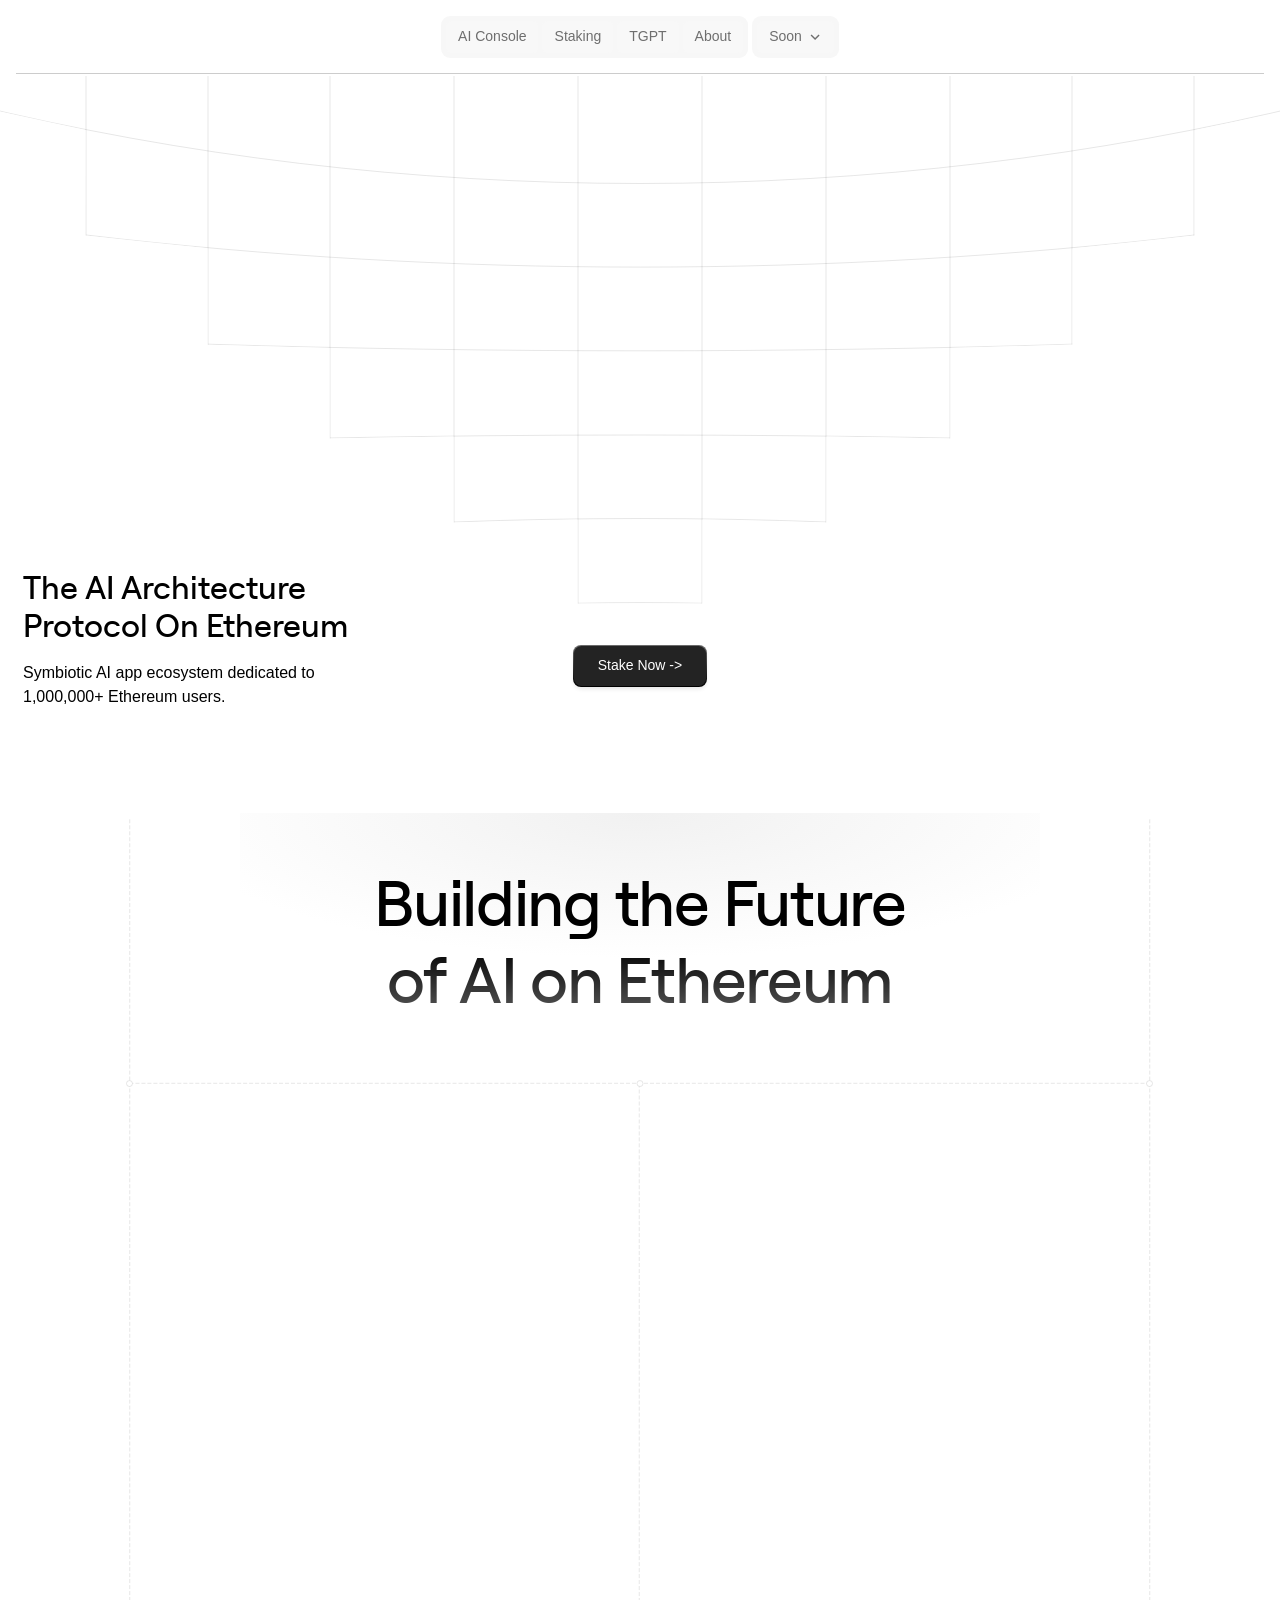
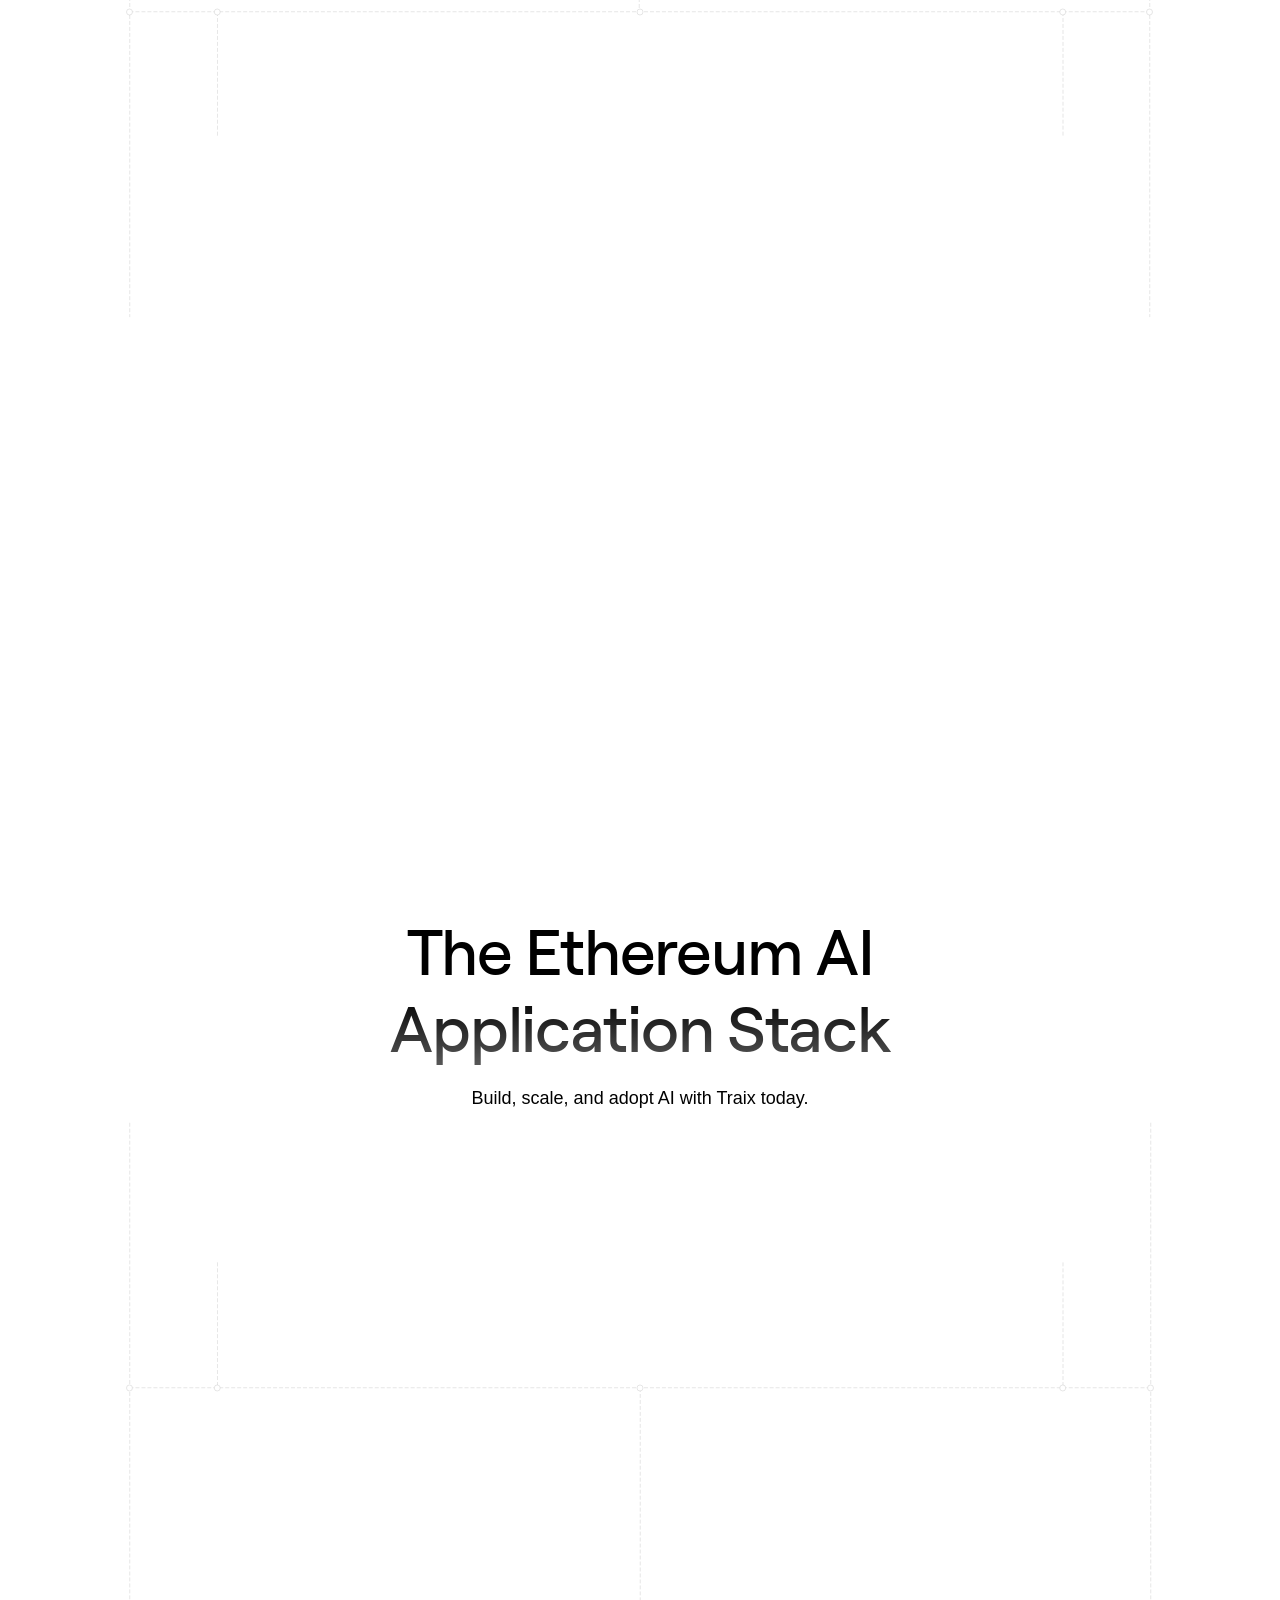
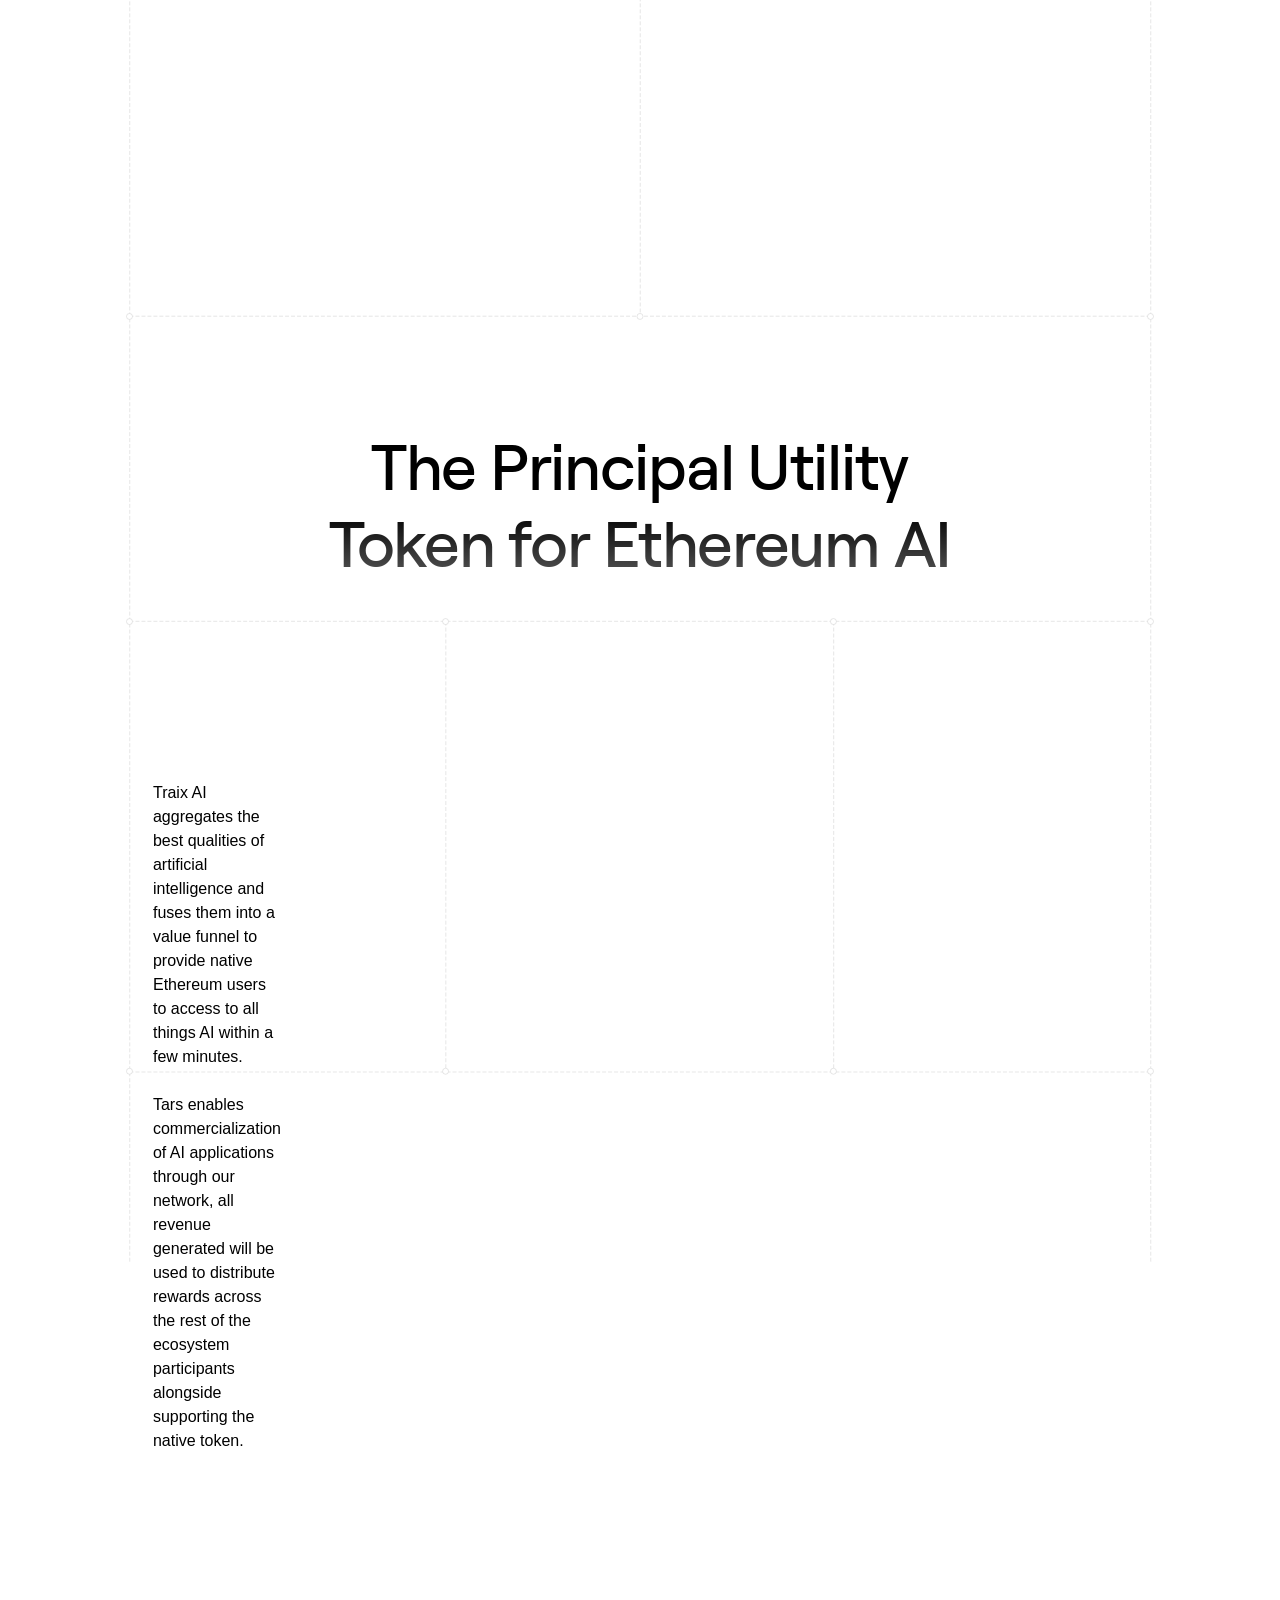
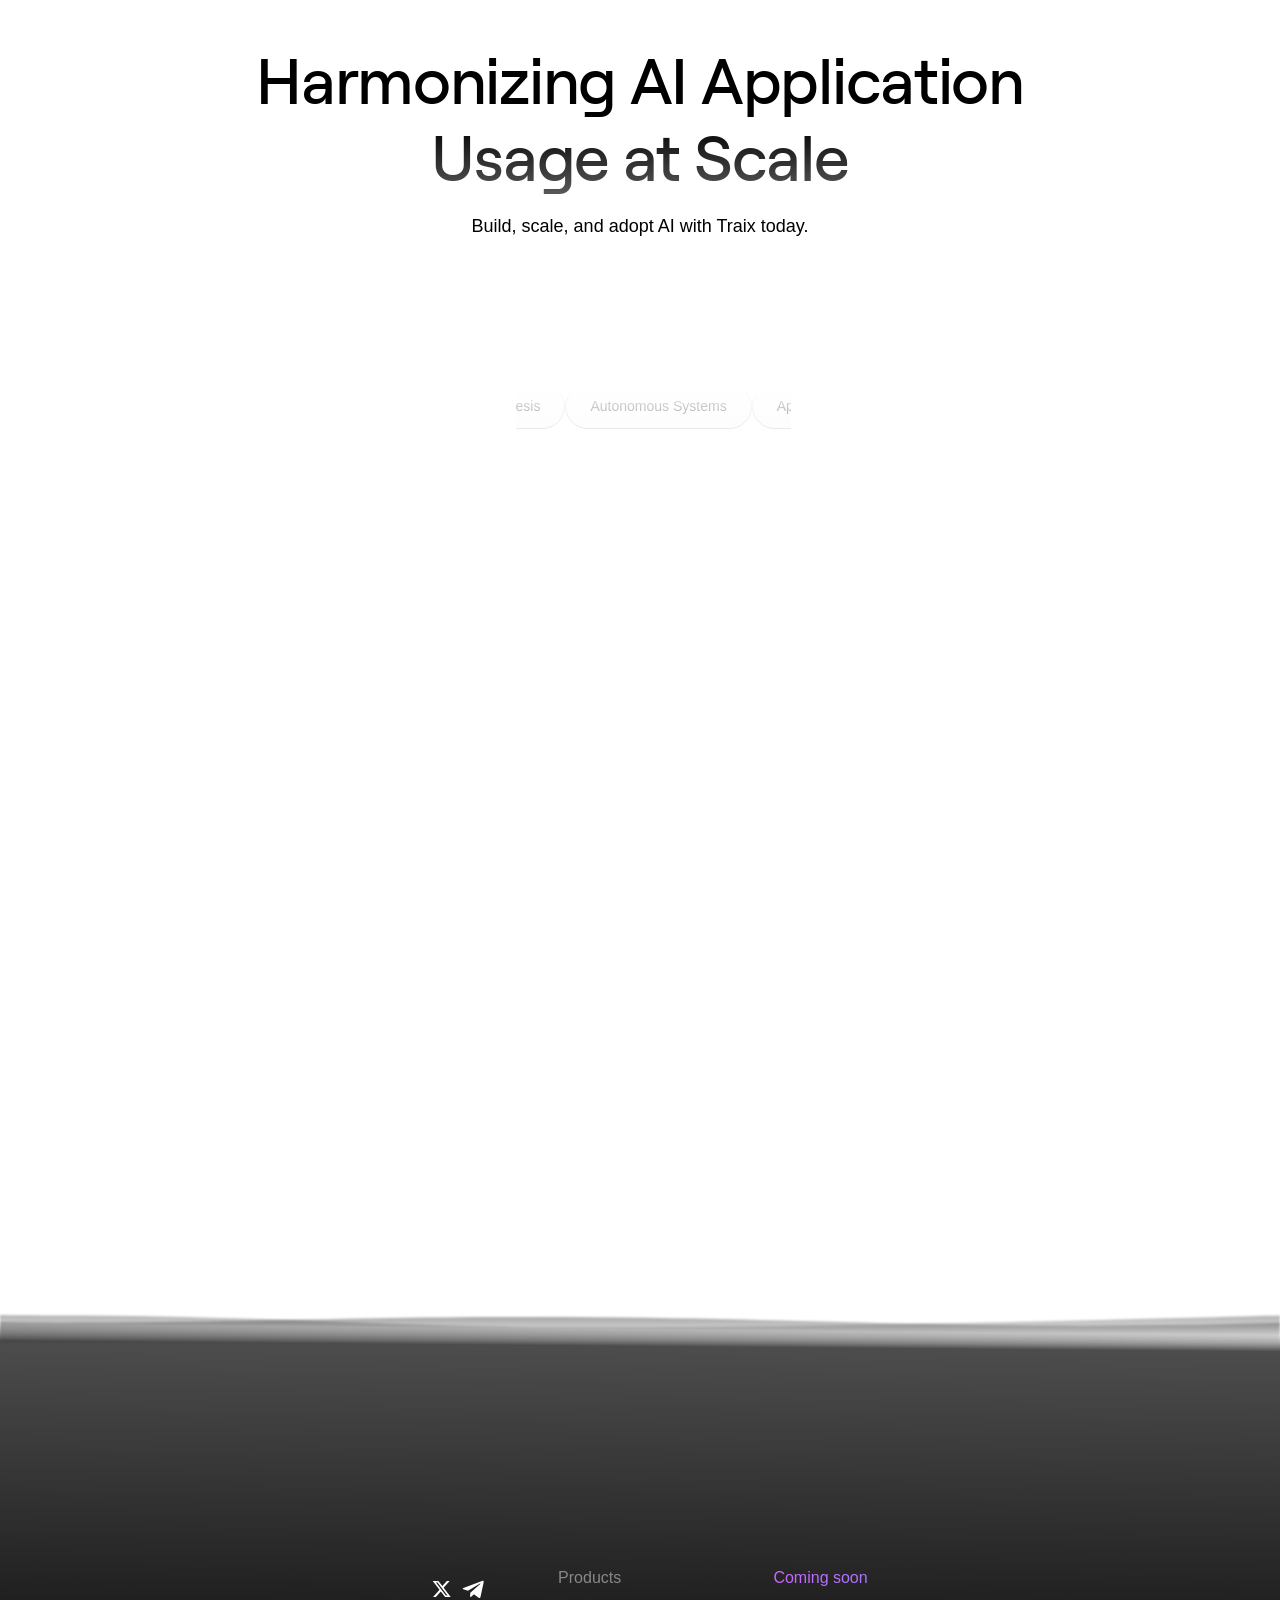
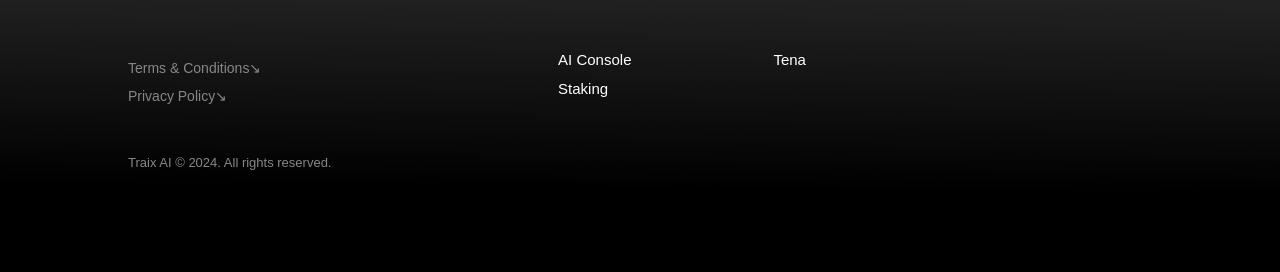
==== index.html @ aca4d626 "First commit" ====
<!DOCTYPE html>
<html lang="en">
  <head>
    <meta charset="utf-8" />
    <meta name="viewport" content="width=device-width" />
    <title>Traix AI</title>
    <meta name="robots" content="index,follow" />
    <meta
      name="description"
      content="Traix AI is among the best Ethereum AI tokens, focused on advancing and promoting AI technology. It aims to drive on-chain adoption by integrating cutting-edge AI solutions within the Solana ecosystem."
    />
    <meta name="twitter:card" content="summary_large_image" />
    <meta property="og:title" content="Traix AI" />
    <meta
      property="og:description"
      content="Traix AI is among the best Ethereum AI tokens, focused on advancing and promoting AI technology. It aims to drive on-chain adoption by integra…"
    />
    <meta property="og:url" content="https://tars.pro/" />
    <meta property="og:type" content="website" />
    <meta property="og:image" content="https://tars.pro/cover-image.png" />
    <meta property="og:image:width" content="1200" />
    <meta property="og:image:height" content="630" />
    <meta property="og:site_name" content="TARS" />
    <link rel="canonical" href="https://tars.pro/" />
    <link rel="icon" href="https://tars.pro/favicon.ico" sizes="any" />
    <link rel="icon" href="https://tars.pro/icon.svg" type="image/svg+xml" />
    <link
      rel="apple-touch-icon"
      href="https://tars.pro/apple-touch-icon.png"
      sizes="180x180"
    />
    <link rel="manifest" href="https://tars.pro/site.webmanifest" />
    <meta name="theme-color" content="#ffffff" />
    <link
      rel="preload"
      as="image"
      imagesrcset="/_next/static/media/logo-full-black.e68c63ae.svg 1x, /_next/static/media/logo-full-black.e68c63ae.svg 2x"
      fetchpriority="high"
    />
    <meta name="next-head-count" content="21" />
    <link rel="preconnect" href="https://fonts.googleapis.com" />
    <link
      rel="preconnect"
      href="https://fonts.gstatic.com"
      crossorigin="anonymous"
    />
    <link
      rel="stylesheet"
      data-href="https://fonts.googleapis.com/css2?family=Inter:wght@400;700&amp;display=swap&amp;text=↑-&gt;↓←↘"
    />
    <script type="application/ld+json">
      {
        "@context": "https://schema.org/",
        "@type": "BreadcrumbList",
        "itemListElement": [
          {
            "@type": "ListItem",
            "position": 1,
            "name": "Home",
            "item": "https://tars.pro"
          },
          {
            "@type": "ListItem",
            "position": 2,
            "name": "Manifesto",
            "item": "https://tars.pro/manifesto"
          },
          {
            "@type": "ListItem",
            "position": 3,
            "name": "Ecosystem",
            "item": "https://tars.pro/ecosystem"
          },
          {
            "@type": "ListItem",
            "position": 4,
            "name": "Acceleration Program",
            "item": "https://tars.pro/acceleration-program"
          },
          {
            "@type": "ListItem",
            "position": 5,
            "name": "Partners",
            "item": "https://tars.pro/partners"
          },
          {
            "@type": "ListItem",
            "position": 6,
            "name": "Dashboard",
            "item": "/console"
          }
        ]
      }
    </script>
    <script
      async=""
      src="https://www.googletagmanager.com/gtag/js?id=G-YVZZRFKT4P"
    ></script>
    <script>
      window.dataLayer = window.dataLayer || [];
      function gtag() {
        dataLayer.push(arguments);
      }
      gtag("js", new Date());
      gtag("config", "G-YVZZRFKT4P");
    </script>
    <script type="application/ld+json">
      {
        "@context": "http://schema.org",
        "@type": "Organization",
        "aggregateRating": {
          "@type": "AggregateRating",
          "ratingValue": "4.7",
          "reviewCount": "140"
        },
        "url": "https://tars.pro/",
        "logo": "https://tars.pro/_next/static/media/logo.dcc0b3b3.svg",
        "name": "Traix AI",
        "address": {
          "@type": "PostalAddress",
          "addressLocality": "Abc",
          "postalCode": "Abc",
          "streetAddress": "Abc"
        },
        "sameAs": ["https://x.com/tarsprotocol", "https://t.me/tars_pro"],
        "potentialAction": {
          "@type": "SearchAction",
          "target": "?query={search_term_string}",
          "query-input": "required name=search_term_string"
        },
        "contactPoint": [
          {
            "@type": "ContactPoint",
            "telephone": "123",
            "contactType": "customer service",
            "areaServed": ""
          }
        ]
      }
    </script>
    <script type="application/ld+json">
      {
        "@context": "https://schema.org/",
        "@type": "WebSite",
        "name": "Traix AI",
        "url": "https://tars.pro/",
        "potentialAction": {
          "@type": "SearchAction",
          "target": "https://tars.pro/manifesto{search_term_string}",
          "query-input": "required name=search_term_string"
        }
      }
    </script>
    <script type="application/ld+json">
      {
        "@context": "https://schema.org",
        "@type": "Product",
        "aggregateRating": {
          "@type": "AggregateRating",
          "ratingValue": "3.5",
          "reviewCount": "15"
        },
        "description": "An amazing product that provides value for customers.",
        "name": "Traix AI Product",
        "url": "https://tars.pro/",
        "image": "https://tars.pro/path-to-image.jpg",
        "offers": {
          "@type": "Offer",
          "availability": "https://schema.org/InStock",
          "price": "49.99",
          "priceCurrency": "USD"
        },
        "review": [
          {
            "@type": "Review",
            "author": "Brandon",
            "datePublished": "2022-05-01",
            "reviewBody": "Great product for its value.",
            "name": "Great value",
            "reviewRating": {
              "@type": "Rating",
              "bestRating": "5",
              "ratingValue": "3",
              "worstRating": "1"
            }
          },
          {
            "@type": "Review",
            "author": "Alice",
            "datePublished": "2022-07-12",
            "reviewBody": "The product met my expectations, but it could use some improvements.",
            "name": "Satisfactory experience",
            "reviewRating": {
              "@type": "Rating",
              "bestRating": "5",
              "ratingValue": "4",
              "worstRating": "1"
            }
          },
          {
            "@type": "Review",
            "author": "John Doe",
            "datePublished": "2023-01-15",
            "reviewBody": "Fantastic! Really helped streamline my work.",
            "name": "Highly recommend",
            "reviewRating": {
              "@type": "Rating",
              "bestRating": "5",
              "ratingValue": "5",
              "worstRating": "1"
            }
          },
          {
            "@type": "Review",
            "author": "Sarah",
            "datePublished": "2023-03-10",
            "reviewBody": "Good product, but customer service took time to respond.",
            "name": "Good product but slow service",
            "reviewRating": {
              "@type": "Rating",
              "bestRating": "5",
              "ratingValue": "3",
              "worstRating": "1"
            }
          },
          {
            "@type": "Review",
            "author": "Ethan",
            "datePublished": "2023-05-20",
            "reviewBody": "Overall, it's worth the price!",
            "name": "Worth the price",
            "reviewRating": {
              "@type": "Rating",
              "bestRating": "5",
              "ratingValue": "4",
              "worstRating": "1"
            }
          },
          {
            "@type": "Review",
            "author": "Megan",
            "datePublished": "2023-06-11",
            "reviewBody": "It didn't work as I expected.",
            "name": "Disappointing experience",
            "reviewRating": {
              "@type": "Rating",
              "bestRating": "5",
              "ratingValue": "2",
              "worstRating": "1"
            }
          },
          {
            "@type": "Review",
            "author": "Chris",
            "datePublished": "2023-08-05",
            "reviewBody": "Outstanding! Highly recommended.",
            "name": "Outstanding performance",
            "reviewRating": {
              "@type": "Rating",
              "bestRating": "5",
              "ratingValue": "5",
              "worstRating": "1"
            }
          },
          {
            "@type": "Review",
            "author": "Olivia",
            "datePublished": "2023-09-01",
            "reviewBody": "It's okay but didn't meet my expectations.",
            "name": "Okay product",
            "reviewRating": {
              "@type": "Rating",
              "bestRating": "5",
              "ratingValue": "3",
              "worstRating": "1"
            }
          },
          {
            "@type": "Review",
            "author": "Michael",
            "datePublished": "2023-10-15",
            "reviewBody": "Excellent build quality and functionality.",
            "name": "Top-notch quality",
            "reviewRating": {
              "@type": "Rating",
              "bestRating": "5",
              "ratingValue": "5",
              "worstRating": "1"
            }
          },
          {
            "@type": "Review",
            "author": "Emma",
            "datePublished": "2023-11-25",
            "reviewBody": "Good, but the interface could be more intuitive.",
            "name": "Good but needs a better interface",
            "reviewRating": {
              "@type": "Rating",
              "bestRating": "5",
              "ratingValue": "4",
              "worstRating": "1"
            }
          }
        ]
      }
    </script>
    <link rel="preconnect" href="https://fonts.gstatic.com" crossorigin />
    <link
      rel="preload"
      href="/_next/static/css/6874c693df8eacc8.css"
      as="style"
    />
    <link
      rel="stylesheet"
      href="/_next/static/css/6874c693df8eacc8.css"
      data-n-g=""
    />
    <noscript data-n-css=""></noscript>
    <script
      defer=""
      nomodule=""
      src="/_next/static/chunks/polyfills-42372ed130431b0a.js"
    ></script>
    <script
      src="/_next/static/chunks/webpack-a9f9a67a76300f8b.js"
      defer=""
    ></script>
    <script
      src="/_next/static/chunks/framework-fcf1ddec762b78b4.js"
      defer=""
    ></script>
    <script
      src="/_next/static/chunks/main-4a19c1dc0cfdf9d4.js"
      defer=""
    ></script>
    <script
      src="/_next/static/chunks/pages/_app-f72fd5d8b64ff23b.js"
      defer=""
    ></script>
    <script
      src="/_next/static/chunks/96cefcb4-7b391a60fee8fdea.js"
      defer=""
    ></script>
    <script
      src="/_next/static/chunks/874-7048ba568e5cb345.js"
      defer=""
    ></script>
    <script
      src="/_next/static/chunks/652-40a6386d58435d20.js"
      defer=""
    ></script>
    <script
      src="/_next/static/chunks/pages/index-852ef00a6e3c05e4.js"
      defer=""
    ></script>
    <script
      src="/_next/static/SC3riMAUuzy3jQID0P3RL/_buildManifest.js"
      defer=""
    ></script>
    <script
      src="/_next/static/SC3riMAUuzy3jQID0P3RL/_ssgManifest.js"
      defer=""
    ></script>
    <style
      data-href="https://fonts.googleapis.com/css2?family=Inter:wght@400;700&display=swap&text=↑->↓←↘"
    >
      @font-face {
        font-family: "Inter";
        font-style: normal;
        font-weight: 400;
        font-display: swap;
        src: url(https://fonts.gstatic.com/l/font?kit=UcCO3FwrK3iLTeHuS_nVMrMxCp50SjIw2boKoduKmMEVuLyfMZtzg5i-eWlEm7cc-wHZzeCn&skey=c491285d6722e4fa&v=v18)
          format("woff");
      }
      @font-face {
        font-family: "Inter";
        font-style: normal;
        font-weight: 700;
        font-display: swap;
        src: url(https://fonts.gstatic.com/l/font?kit=UcCO3FwrK3iLTeHuS_nVMrMxCp50SjIw2boKoduKmMEVuFuYMZtzg5i-eWlEm7cc-wHZzeCn&skey=c491285d6722e4fa&v=v18)
          format("woff");
      }
      @font-face {
        font-family: "Inter";
        font-style: normal;
        font-weight: 400;
        font-display: swap;
        src: url(https://fonts.gstatic.com/l/font?kit=UcC73FwrK3iLTeHuS_nVMrMxCp50SjIq15j8eUYDkfkrWvJM8x7QbzMTeWlM&skey=c491285d6722e4fa&v=v18)
          format("woff2");
      }
      @font-face {
        font-family: "Inter";
        font-style: normal;
        font-weight: 700;
        font-display: swap;
        src: url(https://fonts.gstatic.com/l/font?kit=UcC73FwrK3iLTeHuS_nVMrMxCp50SjIq15j8eUYDkfkrWvJM8x7QbzMTeWlM&skey=c491285d6722e4fa&v=v18)
          format("woff2");
      }
    </style>
  </head>
  <body>
    <div id="__next">
      <div
        class="global-wrapper relative flex min-h-screen flex-col justify-between overflow-hidden"
      >
        <header
          class="header fixed inset-x-0 top-0 z-50 flex items-center bg-white py-[12px] transition-all duration-500 before:absolute before:bottom-0 before:left-1/2 before:h-[0.5px] before:w-[calc(100%-32px)] before:-translate-x-1/2 before:bg-[#CCCCCC] lg:py-sm undefined"
        >
          <div class="container-wide">
            <div
              class="header__navbar flex w-full items-center justify-between"
            >
              <div class="header__logo z-110 inline-flex items-center">
                <a
                  class="header__logo-link relative inline-flex select-none items-center"
                  href="/"
                  ><span class="block h-full" style="opacity: 0"
                    ><img
                      alt="Logo"
                      fetchpriority="high"
                      loading="eager"
                      width="109"
                      height="44"
                      decoding="async"
                      data-nimg="1"
                      class="header__logo-image w-[104px]"
                      style="color: transparent"
                      srcset="
                        /_next/static/media/logo-full-black.e68c63ae.svg 1x,
                        /_next/static/media/logo-full-black.e68c63ae.svg 2x
                      "
                      src="/_next/static/media/logo-full-black.e68c63ae.svg" /></span
                ></a>
              </div>
              <nav
                class="header__menu z-[12] hidden w-full lg:absolute lg:left-1/2 lg:right-auto lg:block lg:w-auto lg:-translate-x-1/2"
              >
                <div
                  class="relative flex w-full items-center justify-between gap-[4px] lg:w-auto lg:justify-start"
                >
                  <div
                    class="header__menu-list relative z-1 flex w-full justify-start gap-[2px] rounded-[9px] bg-[#F7F7F7] p-[4px] transition-all duration-300"
                  >
                    <div class="header__menu-list-item h-[34px] cursor-pointer">
                      <a
                        class="tab-wrapper-m group is-reversed header__menu-list-link whitespace-nowrap"
                        href="/console"
                        ><span class="tab-m">AI Console</span></a
                      >
                    </div>
                    <div class="header__menu-list-item h-[34px] cursor-pointer">
                      <a
                        href="https://app-traix.vercel.app/"
                        target="_blank"
                        rel="nofollow noreferrer"
                        class="tab-wrapper-m group is-reversed header__menu-list-link whitespace-nowrap"
                        ><span class="tab-m">Staking</span></a
                      >
                    </div>
                    <div class="header__menu-list-item h-[34px] cursor-pointer">
                      <a
                        class="tab-wrapper-m group is-reversed header__menu-list-link whitespace-nowrap"
                        href="/search"
                        ><span class="tab-m">TGPT</span></a
                      >
                    </div>
                    <div class="header__menu-list-item h-[34px] cursor-pointer">
                      <a
                        class="tab-wrapper-m group is-reversed header__menu-list-link whitespace-nowrap"
                        href="/about"
                        ><span class="tab-m">About</span></a
                      >
                    </div>
                  </div>
                  <div
                    class="header__menu-soon relative z-1 flex w-full justify-start gap-[2px] rounded-[9px] bg-[#F7F7F7] p-[4px] transition-all duration-300"
                  >
                    <div class="header__menu-list-item h-[34px] cursor-pointer">
                      <div
                        class="tab-wrapper-m group is-reversed header__menu-list-link whitespace-nowrap [&amp;.active_svg]:rotate-180"
                      >
                        <span class="tab-m"
                          >Soon<svg
                            width="14"
                            height="14"
                            viewBox="0 0 14 14"
                            fill="none"
                            xmlns="http://www.w3.org/2000/svg"
                            class="transition-all duration-300 group-hover:rotate-180"
                          >
                            <path
                              d="M11 5.00001L7 9.00002L3 5"
                              stroke="#6E6E6E"
                              stroke-width="1.4"
                            ></path></svg
                        ></span>
                      </div>
                    </div>
                  </div>
                </div>
              </nav>
              <div
                class="header__burger-bg z-100 flex h-[30px] w-[30px] items-center justify-center rounded-full border-[0.5px] border-black bg-black transition-all duration-300 lg:hidden"
              >
                <button
                  type="button"
                  aria-label="Menu"
                  class="header__burger relative z-100 block h-[18px] w-[24px] cursor-pointer transition-all before:absolute before:left-1/2 before:top-[2px] before:h-[1.5px] before:w-[11px] before:-translate-x-1/2 before:rounded-24 before:bg-white before:duration-300 after:absolute after:bottom-[2px] after:left-1/2 after:h-[1.5px] after:w-[11px] after:-translate-x-1/2 after:rounded-24 after:bg-white after:duration-300 lg:hidden"
                >
                  <span
                    class="absolute left-1/2 top-1/2 h-[1.5px] w-[17px] -translate-x-1/2 -translate-y-1/2 scale-100 rounded-24 bg-white transition-all duration-300"
                  ></span>
                </button>
              </div>
              
              <div
                class="mobile-menu fixed bottom-0 left-0 right-0 top-0 flex h-full w-full select-none flex-col items-center justify-start overflow-y-auto overflow-x-hidden overscroll-y-contain bg-white transition-all duration-300 lg:hidden pointer-events-none invisible opacity-0"
              >
                <div class="container">
                  <div
                    class="mobile-menu__wrapper mt-[90px] flex h-full w-full flex-col items-center justify-between pt-[30px]"
                  >
                    <div class="mobile-menu__inner flex w-full flex-col gap-md">
                      <div
                        class="header__menu-list-item relative w-full rounded-12 transition-all"
                      >
                        <div
                          class="header__submenu-title heading-h6 relative block w-full cursor-pointer whitespace-nowrap px-xs transition-colors"
                        >
                          Products
                          <div
                            class="icon-plus absolute right-xs top-1/2 -translate-y-1/2 transition-all opacity-100"
                          >
                            <svg
                              width="18"
                              height="18"
                              viewBox="0 0 18 18"
                              fill="none"
                              xmlns="http://www.w3.org/2000/svg"
                            >
                              <line
                                x1="8.7"
                                y1="2.7"
                                x2="8.7"
                                y2="15.3"
                                stroke="black"
                                stroke-width="1.4"
                                stroke-linecap="round"
                              ></line>
                              <line
                                x1="15.3"
                                y1="8.7"
                                x2="2.7"
                                y2="8.7"
                                stroke="black"
                                stroke-width="1.4"
                                stroke-linecap="round"
                              ></line>
                            </svg>
                          </div>
                          <div
                            class="icon-minus absolute right-xs top-1/2 -translate-y-1/2 transition-all opacity-0"
                          >
                            <svg
                              width="18"
                              height="18"
                              viewBox="0 0 18 18"
                              fill="none"
                              xmlns="http://www.w3.org/2000/svg"
                            >
                              <line
                                x1="15.3"
                                y1="8.7"
                                x2="2.7"
                                y2="8.7"
                                stroke="black"
                                stroke-width="1.4"
                                stroke-linecap="round"
                              ></line>
                            </svg>
                          </div>
                        </div>
                        <div
                          class="header__submenu-wrapper lg:max-h-auto bottom-full right-0 z-[999] w-full transition-all lg:absolute lg:-left-lg lg:bottom-auto lg:right-auto lg:top-full lg:w-max pointer-events-none invisible max-h-0 opacity-0"
                        >
                          <div class="header__submenu w-full overflow-hidden">
                            <span
                              class="header__submenu-items flex flex-col rounded-12 border-[0.5px] border-gray-700"
                              ><div
                                class="header__submenu-item relative w-full"
                              >
                                <a
                                  class="header__submenu-link flex w-full items-start gap-[12px] px-sm py-[14px] transition-all"
                                  href="/search"
                                  ><span
                                    class="header__submenu-link-icon mt-[3px] flex items-center justify-center"
                                    ><span
                                      class="block h-[18px] w-[18px] bg-black bg-contain transition-all"
                                      style="
                                        mask: url(/_next/static/media/tars-search.47f63f7c.svg)
                                          no-repeat 50% 50%;
                                        -webkit-mask: url(/_next/static/media/tars-search.47f63f7c.svg)
                                          no-repeat 50% 50%;
                                        -webkit-mask-size: cover;
                                        mask-size: cover;
                                      "
                                    ></span></span
                                  ><span
                                    class="header__submenu-link-info flex-1"
                                    ><p
                                      class="header__submenu-link-title body-text-m w-max transition-all"
                                    >
                                      <span>Search Engine [TGPT]</span>
                                    </p>
                                    <p
                                      class="header__submenu-link-text body-text-xxs text-gray-900 transition-all"
                                    >
                                      Get an answer to any question in less than
                                      10 seconds.
                                    </p></span
                                  ></a
                                >
                              </div>
                              <div class="header__submenu-item relative w-full">
                                <a
                                  class="header__submenu-link flex w-full items-start gap-[12px] px-sm py-[14px] transition-all"
                                  href="/console"
                                  ><span
                                    class="header__submenu-link-icon mt-[3px] flex items-center justify-center"
                                    ><span
                                      class="block h-[18px] w-[18px] bg-black bg-contain transition-all"
                                      style="
                                        mask: url(/_next/static/media/ai-console.9c20efbd.svg)
                                          no-repeat 50% 50%;
                                        -webkit-mask: url(/_next/static/media/ai-console.9c20efbd.svg)
                                          no-repeat 50% 50%;
                                        -webkit-mask-size: cover;
                                        mask-size: cover;
                                      "
                                    ></span></span
                                  ><span
                                    class="header__submenu-link-info flex-1"
                                    ><p
                                      class="header__submenu-link-title body-text-m w-max transition-all"
                                    >
                                      <span>AI Console</span>
                                    </p>
                                    <p
                                      class="header__submenu-link-text body-text-xxs text-gray-900 transition-all"
                                    >
                                      Access modular AI app and ecosystem
                                      products at a glance in one super-app.
                                    </p></span
                                  ></a
                                >
                              </div>
                              <div
                                class="header__submenu-item relative w-full order-last"
                              >
                                <a
                                  class="header__submenu-link flex w-full items-start gap-[12px] px-sm py-[14px] transition-all"
                                  ><span
                                    class="header__submenu-link-icon mt-[3px] flex items-center justify-center"
                                    ><span
                                      class="block h-[18px] w-[18px] bg-black bg-contain transition-all"
                                      style="
                                        mask: url(/_next/static/media/consumer-ai.389c2ae8.svg)
                                          no-repeat 50% 50%;
                                        -webkit-mask: url(/_next/static/media/consumer-ai.389c2ae8.svg)
                                          no-repeat 50% 50%;
                                        -webkit-mask-size: cover;
                                        mask-size: cover;
                                      "
                                    ></span></span
                                  ><span
                                    class="header__submenu-link-info flex-1"
                                    ><p
                                      class="header__submenu-link-title body-text-m w-max transition-all"
                                    >
                                      <span>Tena</span
                                      ><span
                                        class="body-text-xxs gradient-text-soon ml-xs font-bold"
                                        >soon</span
                                      >
                                    </p>
                                    <p
                                      class="header__submenu-link-text body-text-xxs text-gray-900 transition-all"
                                    >
                                      The first digital assistant for the Solana
                                      Saga Mobile
                                    </p></span
                                  ></a
                                >
                              </div>
                              <div class="header__submenu-item relative w-full">
                                <a
                                  href="https://app-traix.vercel.app/"
                                  target="_blank"
                                  rel="nofollow noreferrer"
                                  class="header__submenu-link flex w-full items-start gap-[12px] px-sm py-[14px] transition-all"
                                  ><span
                                    class="header__submenu-link-icon mt-[3px] flex items-center justify-center"
                                    ><span
                                      class="block h-[18px] w-[18px] bg-black bg-contain transition-all"
                                      style="
                                        mask: url(/_next/static/media/staking.dfee9c51.svg)
                                          no-repeat 50% 50%;
                                        -webkit-mask: url(/_next/static/media/staking.dfee9c51.svg)
                                          no-repeat 50% 50%;
                                        -webkit-mask-size: cover;
                                        mask-size: cover;
                                      "
                                    ></span></span
                                  ><span
                                    class="header__submenu-link-info flex-1"
                                    ><p
                                      class="header__submenu-link-title body-text-m w-max transition-all"
                                    >
                                      <span>Staking</span>
                                    </p>
                                    <p
                                      class="header__submenu-link-text body-text-xxs text-gray-900 transition-all"
                                    >
                                      Stake tokens, earn more TAI.
                                    </p></span
                                  ></a
                                >
                              </div></span
                            >
                          </div>
                        </div>
                      </div>
                      <div
                        class="header__menu-list-item relative w-full rounded-12 transition-all"
                      >
                        <div
                          class="header__submenu-title heading-h6 relative block w-full cursor-pointer whitespace-nowrap px-xs transition-colors"
                        >
                          About
                          <div
                            class="icon-plus absolute right-xs top-1/2 -translate-y-1/2 transition-all opacity-100"
                          >
                            <svg
                              width="18"
                              height="18"
                              viewBox="0 0 18 18"
                              fill="none"
                              xmlns="http://www.w3.org/2000/svg"
                            >
                              <line
                                x1="8.7"
                                y1="2.7"
                                x2="8.7"
                                y2="15.3"
                                stroke="black"
                                stroke-width="1.4"
                                stroke-linecap="round"
                              ></line>
                              <line
                                x1="15.3"
                                y1="8.7"
                                x2="2.7"
                                y2="8.7"
                                stroke="black"
                                stroke-width="1.4"
                                stroke-linecap="round"
                              ></line>
                            </svg>
                          </div>
                          <div
                            class="icon-minus absolute right-xs top-1/2 -translate-y-1/2 transition-all opacity-0"
                          >
                            <svg
                              width="18"
                              height="18"
                              viewBox="0 0 18 18"
                              fill="none"
                              xmlns="http://www.w3.org/2000/svg"
                            >
                              <line
                                x1="15.3"
                                y1="8.7"
                                x2="2.7"
                                y2="8.7"
                                stroke="black"
                                stroke-width="1.4"
                                stroke-linecap="round"
                              ></line>
                            </svg>
                          </div>
                        </div>
                      </div>
                    </div>
                  </div>
                </div>
              </div>
            </div>
          </div>
        </header>
        <main class="relative z-5">
          <section
            class="hero relative pb-xl pt-[170px] lg:pt-[570px] overflow-hidden"
          >
            <div class="container-wide">
              <div
                class="pointer-events-none absolute left-1/2 top-0 -translate-x-1/2 scale-50 md:pointer-events-auto md:scale-75 lg:scale-100"
              >
                <div
                  class="hero__wrapper absolute left-1/2 top-[57px] mx-auto h-full w-[1350px] -translate-x-1/2 lg:top-0"
                >
                  <div
                    class="hero__clouds pointer-events-none absolute left-1/2 top-[-120px] z-1 -translate-x-1/2 transition-all duration-500"
                  >
                    <canvas class="webgl undefined"></canvas>
                  </div>
                  <div
                    class="hero__grid absolute left-1/2 top-[76px] z-2 -translate-x-1/2 undefined"
                  >
                    <div class="hero__grid-wrapper mx-auto max-w-[1350px]">
                      <svg
                        width="1350"
                        height="610"
                        viewBox="0 0 1350 610"
                        fill="none"
                        xmlns="http://www.w3.org/2000/svg"
                      >
                        <path
                          d="M1107 75C1147.88 68.8135 1188.57 61.9551 1229 54V159.273C1188.57 164.046 1147.88 167.788 1107 171.5V75Z"
                          fill="white"
                          id="grid-square-1"
                          class="grid-square hide-on-hover transition-all"
                        ></path>
                        <path
                          d="M1107 75C1066.51 81.1811 1025.82 86.4778 985 90.8903V181C1025.82 178.353 1066.51 175.174 1107 171.466V75Z"
                          fill="white"
                          id="grid-square-2"
                          class="grid-square transition-all"
                        ></path>
                        <path
                          d="M985 181C1025.68 178.357 1066.65 174.874 1107 171.177L1107 268.667C1066.65 269.9 1025.68 270.619 985 271.5V181Z"
                          fill="white"
                          id="grid-square-3"
                          class="grid-square hide-on-hover transition-all"
                        ></path>
                        <path
                          d="M985 181.011V91C943.976 95.3738 902.248 98.9273 861 101.556V187.5C902.248 185.923 943.976 183.635 985 181.011Z"
                          fill="white"
                          id="grid-square-4"
                          class="grid-square hide-on-hover transition-all"
                        ></path>
                        <path
                          d="M985 181C943.789 183.651 902.437 185.771 861 187.358V273.764C902.437 273.235 943.789 272.528 985 271.644V181Z"
                          fill="white"
                          id="grid-square-5"
                          class="grid-square hide-on-hover transition-all"
                        ></path>
                        <path
                          d="M861 101.5C819.732 104.133 778.38 105.969 737 106.844V190.658C778.38 190.132 819.732 189.08 861 187.5V101.5Z"
                          fill="white"
                          id="grid-square-6"
                          class="grid-square transition-all"
                        ></path>
                        <path
                          d="M985 271.5C943.933 272.382 902.291 272.972 861 273.5V360C902.437 360.53 943.789 361.113 985 362V271.5Z"
                          fill="white"
                          id="grid-square-7"
                          class="grid-square hide-on-hover transition-all"
                        ></path>
                        <path
                          d="M861 187.341C819.732 188.921 778.38 189.975 737 190.5V274.817C778.38 274.642 819.732 274.291 861 273.764V187.341Z"
                          fill="white"
                          id="grid-square-8"
                          class="grid-square transition-all"
                        ></path>
                        <path
                          d="M737 190.608C695.676 191.132 654.324 191.527 613 191V106.844C654.324 107.722 695.676 107.716 737 106.844V190.608Z"
                          fill="white"
                          id="grid-square-9"
                          class="grid-square transition-all"
                        ></path>
                        <path
                          d="M861 273.446C819.732 273.973 778.38 274.325 737 274.5V359C778.38 359.175 819.732 359.473 861 360V273.446Z"
                          fill="white"
                          id="grid-square-10"
                          class="grid-square transition-all"
                        ></path>
                        <path
                          d="M613 274.816V191.014C654.324 191.542 695.676 191.025 737 190.5V274.817C695.676 274.992 654.324 274.992 613 274.816Z"
                          fill="white"
                          id="grid-square-11"
                          class="grid-square transition-all"
                        ></path>
                        <path
                          d="M613 106.75C571.62 105.87 530.268 104.029 489 101.391V187.688C530.268 189.27 571.62 190.472 613 191V106.75Z"
                          fill="white"
                          id="grid-square-12"
                          class="grid-square transition-all"
                        ></path>
                        <path
                          d="M861 360C819.806 359.473 778.305 359.175 737 359V442.878C778.38 443.404 819.732 444.415 861 446V360Z"
                          fill="white"
                          id="grid-square-13"
                          class="grid-square transition-all"
                        ></path>
                        <path
                          d="M737 274.814C695.676 274.989 654.324 274.989 613 274.812V359C654.324 358.824 695.676 358.823 737 358.998V274.814Z"
                          fill="white"
                          id="grid-square-14"
                          class="grid-square transition-all"
                        ></path>
                        <path
                          d="M613 190.825C571.62 190.297 530.268 189.24 489 187.656V273.759C530.268 274.287 571.62 274.639 613 274.815V190.825Z"
                          fill="white"
                          id="grid-square-15"
                          class="grid-square transition-all"
                        ></path>
                        <path
                          d="M365 181.438L365 91C406.075 95.3773 447.701 98.7682 489 101.399L489 187.72C447.701 186.142 406.075 184.064 365 181.438Z"
                          fill="white"
                          id="grid-square-16"
                          class="grid-square hide-on-hover transition-all"
                        ></path>
                        <path
                          d="M736.963 443C695.651 442.475 654.312 442.44 613 442.969V359C654.312 358.824 695.688 358.825 737 359L736.963 443Z"
                          fill="white"
                          id="grid-square-17"
                          class="grid-square transition-all"
                        ></path>
                        <path
                          d="M613 274.688C571.62 274.511 530.268 274.247 489 273.719V360C530.268 359.471 571.62 359.176 613 359V274.688Z"
                          fill="white"
                          id="grid-square-18"
                          class="grid-square transition-all"
                        ></path>
                        <path
                          d="M365 181.344C406.211 183.999 447.563 186.128 489 187.719V273.759C447.563 273.229 406.211 272.521 365 271.636L365 181.344Z"
                          fill="white"
                          id="grid-square-19"
                          class="grid-square hide-on-hover transition-all"
                        ></path>
                        <path
                          d="M243 172C283.492 175.677 324.177 178.832 365 181.464V91C324.177 86.6132 283.492 81.3553 243 75.2266V172Z"
                          fill="white"
                          id="grid-square-20"
                          class="grid-square transition-all"
                        ></path>
                        <path
                          d="M737 527.942C695.676 527.057 654.324 527.062 613 527.954V442.781C654.253 442.248 695.734 442.298 736.987 442.828L737 527.942Z"
                          fill="white"
                          id="grid-square-21"
                          class="grid-square transition-all"
                        ></path>
                        <path
                          d="M489 360C530.132 359.472 571.757 359.176 613 359V442.814C571.62 443.344 530.268 444.407 489 446V360Z"
                          fill="white"
                          id="grid-square-22"
                          class="grid-square transition-all"
                        ></path>
                        <path
                          d="M365 271.5V362C406.075 361.122 447.701 360.544 489 360.017V273.659C447.701 273.131 406.075 272.378 365 271.5Z"
                          fill="white"
                          id="grid-square-23"
                          class="grid-square hide-on-hover transition-all"
                        ></path>
                        <path
                          d="M365 181.431C324.176 178.81 283.491 175.667 243 172V267.856C283.491 269.078 324.176 270.626 365 271.5V181.431Z"
                          fill="white"
                          id="grid-square-24"
                          class="grid-square hide-on-hover transition-all"
                        ></path>
                        <path
                          d="M243 75.2125C202.118 69.026 161.432 61.9551 121 54V159.273C161.433 164.046 202.118 168.288 243 172V75.2125Z"
                          fill="white"
                          id="grid-square-25"
                          class="grid-square hide-on-hover transition-all"
                        ></path>
                        <path
                          d="M1348.86 0H1229V54C1269.27 46.0974 1309.29 37.3227 1349 27.6759L1348.86 0Z"
                          fill="white"
                          id="grid-square-26"
                          class="grid-square transition-all"
                        ></path>
                        <path
                          d="M1229 0H1108V75.174C1148.88 68.9824 1188.57 61.9034 1229 53.9375V0Z"
                          fill="white"
                          id="grid-square-27"
                          class="grid-square transition-all"
                        ></path>
                        <path
                          d="M1108 0H985V91.0678C1026.16 86.6544 1067.18 81.3564 1108 75.174V0Z"
                          fill="white"
                          id="grid-square-28"
                          class="grid-square transition-all"
                        ></path>
                        <path
                          d="M985 0H861V101.664C902.437 99.019 943.789 95.4867 985 91.0678V0Z"
                          fill="white"
                          id="grid-square-29"
                          class="grid-square transition-all"
                        ></path>
                        <path
                          d="M861 0H737V106.93C778.38 106.054 819.732 104.299 861 101.664V0Z"
                          fill="white"
                          id="grid-square-30"
                          class="grid-square transition-all"
                        ></path>
                        <path
                          d="M737 0H613V106.922C654.324 107.802 695.676 107.805 737 106.93V0Z"
                          fill="white"
                          id="grid-square-31"
                          class="grid-square transition-all"
                        ></path>
                        <path
                          d="M613 0H489V101.64C530.268 104.28 571.62 106.119 613 107V0Z"
                          fill="white"
                          id="grid-square-32"
                          class="grid-square transition-all"
                        ></path>
                        <path
                          d="M489 0H365V91.0264C406.211 95.451 447.563 98.9888 489 101.64V0Z"
                          fill="white"
                          id="grid-square-33"
                          class="grid-square transition-all"
                        ></path>
                        <path
                          d="M365 0H243V75.267C283.492 81.3903 324.177 86.6434 365 91.0264V0Z"
                          fill="white"
                          id="grid-square-34"
                          class="grid-square transition-all"
                        ></path>
                        <path
                          d="M121 54.0584V0H243V75.267C202.117 69.0845 161.432 62.015 121 54.0584Z"
                          fill="white"
                          id="grid-square-35"
                          class="grid-square transition-all"
                        ></path>
                        <path
                          d="M121 54V0H1V27.614C40.7109 37.2884 80.7296 46.0837 121 54Z"
                          fill="white"
                          id="grid-square-36"
                          class="grid-square transition-all"
                        ></path>
                        <path
                          d="M612.8 527.266C654.194 526.382 695.617 526.378 737.012 527.254"
                          stroke="black"
                          stroke-opacity="0.2"
                          stroke-width="0.5"
                          stroke-miterlimit="10"
                        ></path>
                        <path
                          d="M489 446C612.747 441.341 737.251 441.333 861 445.979"
                          stroke="black"
                          stroke-opacity="0.2"
                          stroke-width="0.5"
                          stroke-miterlimit="10"
                        ></path>
                        <path
                          d="M985 362C779.504 358.002 570.499 358 365 361.994"
                          stroke="black"
                          stroke-opacity="0.2"
                          stroke-width="0.5"
                          stroke-miterlimit="10"
                        ></path>
                        <path
                          d="M242.771 268.174C527.952 277.045 822.735 277.041 1107.91 268.165"
                          stroke="black"
                          stroke-opacity="0.2"
                          stroke-width="0.5"
                          stroke-miterlimit="10"
                        ></path>
                        <path
                          d="M121.165 159.011C483.816 201.817 866.877 201.806 1229.52 158.976"
                          stroke="black"
                          stroke-opacity="0.2"
                          stroke-width="0.5"
                          stroke-miterlimit="10"
                        ></path>
                        <path
                          d="M1 27C437.914 134.333 912.086 134.333 1349 27"
                          stroke="black"
                          stroke-opacity="0.2"
                          stroke-width="0.5"
                          stroke-miterlimit="10"
                        ></path>
                        <path
                          d="M1229 0L1229 268"
                          stroke="black"
                          stroke-opacity="0.2"
                          stroke-width="0.5"
                          stroke-miterlimit="10"
                        ></path>
                        <path
                          d="M1107 0L1107 362"
                          stroke="black"
                          stroke-opacity="0.2"
                          stroke-width="0.5"
                          stroke-miterlimit="10"
                        ></path>
                        <path
                          d="M985 0C985 148.337 985 296.673 985 445"
                          stroke="black"
                          stroke-opacity="0.2"
                          stroke-width="0.5"
                          stroke-miterlimit="10"
                        ></path>
                        <path
                          d="M861 0C861 175.333 861 350.667 861 526"
                          stroke="black"
                          stroke-opacity="0.2"
                          stroke-width="0.5"
                          stroke-miterlimit="10"
                        ></path>
                        <path
                          d="M737 0L737 610"
                          stroke="black"
                          stroke-opacity="0.2"
                          stroke-width="0.5"
                          stroke-miterlimit="10"
                        ></path>
                        <path
                          d="M613 0L613 610"
                          stroke="black"
                          stroke-opacity="0.2"
                          stroke-width="0.5"
                          stroke-miterlimit="10"
                        ></path>
                        <path
                          d="M489 0L489 526"
                          stroke="black"
                          stroke-opacity="0.2"
                          stroke-width="0.5"
                          stroke-miterlimit="10"
                        ></path>
                        <path
                          d="M365 0C365 148.337 365 296.673 365 445"
                          stroke="black"
                          stroke-opacity="0.2"
                          stroke-width="0.5"
                          stroke-miterlimit="10"
                        ></path>
                        <path
                          d="M243 0L243 362"
                          stroke="black"
                          stroke-opacity="0.2"
                          stroke-width="0.5"
                          stroke-miterlimit="10"
                        ></path>
                        <path
                          d="M121 0L121 268"
                          stroke="black"
                          stroke-opacity="0.2"
                          stroke-width="0.5"
                          stroke-miterlimit="10"
                        ></path>
                        <line
                          x1="1.25"
                          y1="-1.09278e-08"
                          x2="1.25001"
                          y2="159"
                          stroke="black"
                          stroke-opacity="0.2"
                          stroke-width="0.5"
                          stroke-miterlimit="10"
                        ></line>
                        <line
                          x1="1349.25"
                          y1="-1.09278e-08"
                          x2="1349.25"
                          y2="159"
                          stroke="black"
                          stroke-opacity="0.2"
                          stroke-width="0.5"
                          stroke-miterlimit="10"
                        ></line>
                      </svg>
                    </div>
                  </div>
                  <div
                    class="hero__figures relative mx-auto max-w-[999px] undefined"
                  >
                    <div
                      class="hero__figures-left pointer-events-none absolute left-0 top-[130px] z-1 w-[367px] select-none"
                    >
                      <span class="block h-full" style="opacity: 0"
                        ><img
                          alt="AI Console"
                          loading="lazy"
                          width="734"
                          height="750"
                          decoding="async"
                          data-nimg="1"
                          class="w-full transition-all ease-[cubic-bezier(0.25,0.1,0.25,1)] opacity-0 duration-200"
                          style="color: transparent"
                          srcset="
                            /_next/image?url=/_next/static/media/figure-main-ai-console-gray.7e22a8bf.png&amp;w=750&amp;q=75  1x,
                            /_next/image?url=/_next/static/media/figure-main-ai-console-gray.7e22a8bf.png&amp;w=1920&amp;q=75 2x
                          "
                          src="/_next/image?url=/_next/static/media/figure-main-ai-console-gray.7e22a8bf.png&amp;w=1920&amp;q=75"
                      /></span>
                    </div>
                    <div
                      class="hero__figures-main absolute left-1/2 top-[204px] z-5 w-[330px] -translate-x-1/2 select-none mix-blend-normal"
                    >
                      <div
                        class="hero__figures-wrapper"
                        style="opacity: 0; transform: none"
                      ></div>
                    </div>
                    <div
                      class="hero__figures-right pointer-events-none absolute right-0 top-[103px] z-1 w-[351px] select-none"
                    >
                      <span class="block h-full" style="opacity: 0"
                        ><img
                          alt="AI Console"
                          loading="lazy"
                          width="734"
                          height="750"
                          decoding="async"
                          data-nimg="1"
                          class="w-full transition-all ease-[cubic-bezier(0.25,0.1,0.25,1)] opacity-0 duration-200"
                          style="color: transparent"
                          srcset="
                            /_next/image?url=/_next/static/media/figure-main-ai-console-gray.7e22a8bf.png&amp;w=750&amp;q=75  1x,
                            /_next/image?url=/_next/static/media/figure-main-ai-console-gray.7e22a8bf.png&amp;w=1920&amp;q=75 2x
                          "
                          src="/_next/image?url=/_next/static/media/figure-main-ai-console-gray.7e22a8bf.png&amp;w=1920&amp;q=75"
                      /></span>
                    </div>
                  </div>
                </div>
              </div>
              <div
                class="hero__info relative mx-auto flex max-w-[1234px] flex-col gap-lg pt-[200px] md:pt-[370px] md:text-center lg:flex-row lg:justify-between lg:pt-0 lg:text-left"
              >
                <div
                  class="hero__info-left flex flex-col gap-xs lg:max-w-[369px] lg:gap-[14px]"
                >
                  <p class="heading-h4 font-medium">
                    The AI Architecture Protocol On Ethereum
                  </p>
                  <p class="body-text-m">
                    Symbiotic AI app ecosystem dedicated to 1,000,000+ Ethereum
                    users.
                  </p>
                </div>
                <div
                  class="hero__info-buttons lg:order order-last flex gap-xs md:justify-center lg:absolute lg:bottom-[22px] lg:left-1/2 lg:-translate-x-1/2 lg:justify-start"
                >
                  <div class="w-full md:w-auto">
                    <span
                      class="button-primary-s__wrapper w-full min-w-[134px] md:w-auto"
                      ><a
                        href="https://app-traix.vercel.app/"
                        target="_blank"
                        rel="nofollow noreferrer"
                        class="button-primary-s"
                        ><span class="block"
                          >Stake Now -&gt;<!-- -->
                        </span></a
                      ></span
                    >
                  </div>
                </div>
                <div
                  class="hero__info-right flex w-full flex-col gap-xs lg:max-w-[338px] lg:gap-[14px]"
                  style="opacity: 0; transform: none"
                >
                  <p class="heading-h4 font-medium">AI Console</p>
                  <div
                    class="hero__info-left-inner flex flex-col items-start gap-sm md:items-center lg:items-start"
                  >
                    <p class="body-text-m">
                      Access modular AI app and ecosystem products at a glance
                      in one super-app.
                    </p>
                    <a
                      class="body-text-s transition-all hover:text-gray-1000"
                      href="/console"
                      >More details -&gt;</a
                    >
                  </div>
                </div>
              </div>
              <div class="hero__pagination mt-md">
                <div
                  class="hero__pagination-wrapper flex items-center justify-center gap-0"
                >
                  <button
                    type="button"
                    class="hero__pagination-item flex h-[40px] w-[40px] cursor-pointer select-none items-center justify-center transition-all hover:opacity-60 opacity-100"
                    tabindex="0"
                  >
                    <span class="block h-full !h-auto" style="opacity: 0"
                      ><img
                        alt="AI Console (Slide 1)"
                        loading="lazy"
                        width="14"
                        height="15"
                        decoding="async"
                        data-nimg="1"
                        class="h-[14px] w-[14px]"
                        style="color: transparent"
                        srcset="
                          /_next/image?url=/_next/static/media/ai-console.9c20efbd.svg"
                        src="/_next/image?url=/_next/static/media/ai-console.9c20efbd.svg"
                    /></span></button
                  ><button
                    type="button"
                    class="hero__pagination-item flex h-[40px] w-[40px] cursor-pointer select-none items-center justify-center transition-all hover:opacity-60 opacity-20"
                    tabindex="0"
                  >
                    <span class="block h-full !h-auto" style="opacity: 0"
                      ><img
                        alt="AI Hub (Slide 2)"
                        loading="lazy"
                        width="14"
                        height="15"
                        decoding="async"
                        data-nimg="1"
                        class="h-[14px] w-[14px]"
                        style="color: transparent"
                        srcset="
                          /_next/image?url=/_next/static/media/ai-hub.d59be836.svg&amp;w=16&amp;q=75 1x,
                          /_next/image?url=/_next/static/media/ai-hub.d59be836.svg&amp;w=32&amp;q=75 2x
                        "
                        src="/_next/image?url=/_next/static/media/ai-hub.d59be836.svg&amp;w=32&amp;q=75"
                    /></span></button
                  ><button
                    type="button"
                    class="hero__pagination-item flex h-[40px] w-[40px] cursor-pointer select-none items-center justify-center transition-all hover:opacity-60 opacity-20"
                    tabindex="0"
                  >
                    <span class="block h-full !h-auto" style="opacity: 0"
                      ><img
                        alt="Tars Search (Slide 3)"
                        loading="lazy"
                        width="14"
                        height="15"
                        decoding="async"
                        data-nimg="1"
                        class="h-[14px] w-[14px]"
                        style="color: transparent"
                        srcset="
                          /_next/image?url=/_next/static/media/tars-search.47f63f7c.svg&amp;w=16&amp;q=75 1x,
                          /_next/image?url=/_next/static/media/tars-search.47f63f7c.svg&amp;w=32&amp;q=75 2x
                        "
                        src="/_next/image?url=/_next/static/media/tars-search.47f63f7c.svg&amp;w=32&amp;q=75"
                    /></span></button
                  ><button
                    type="button"
                    class="hero__pagination-item flex h-[40px] w-[40px] cursor-pointer select-none items-center justify-center transition-all hover:opacity-60 opacity-20"
                    tabindex="0"
                  >
                    <span class="block h-full !h-auto" style="opacity: 0"
                      ><img
                        alt="Staking (Slide 4)"
                        loading="lazy"
                        width="14"
                        height="15"
                        decoding="async"
                        data-nimg="1"
                        class="h-[14px] w-[14px]"
                        style="color: transparent"
                        srcset="
                          /_next/image?url=/_next/static/media/staking.dfee9c51.svg&amp;w=16&amp;q=75 1x,
                          /_next/image?url=/_next/static/media/staking.dfee9c51.svg&amp;w=32&amp;q=75 2x
                        "
                        src="/_next/image?url=/_next/static/media/staking.dfee9c51.svg&amp;w=32&amp;q=75"
                    /></span>
                  </button>
                </div>
              </div>
            </div>
          </section>
          <section
            class="section-solana relative mb-80px pt-80px lg:mb-96px lg:pt-[56px] overflow-hidden"
          >
            <div class="container">
              <div class="section-top-shadow"></div>
              <div
                class="section-solana__heading relative z-2 mx-auto mb-64px flex max-w-[556px] flex-col items-center gap-sm text-center lg:mb-[108px]"
              >
                <h2 class="heading-h1 gradient-text-black">
                  Building the Future of AI on Ethereum
                </h2>
              </div>
              <div class="section-solana__wrapper relative z-2">
                <div class="image-text flex flex-col gap-80px lg:gap-120px">
                  <div class="image-text__wrapper mx-auto lg:max-w-[854px]">
                    <div
                      class="image-text__item flex flex-col gap-xl lg:items-center lg:justify-between lg:flex-row"
                    >
                      <div
                        class="image-text__image select-none lg:basis-[356px]"
                      >
                        <span class="block h-full" style="opacity: 0"
                          ><img
                            alt="Illustration"
                            loading="lazy"
                            width="1076"
                            height="1278"
                            decoding="async"
                            data-nimg="1"
                            class=""
                            style="color: transparent"
                            srcset="
                              /_next/image?url=/_next/static/media/image1.png                              
                            "
                            src="/_next/image?url=/_next/static/media/image1.png"
                        /></span>
                      </div>
                      <div
                        class="image-text__info flex flex-col gap-md lg:max-w-[320px]"
                      >
                        <p class="body-text-m image-text__paragraph">
                          Solana is the fastest &amp; most globally adopted
                          chain in crypto in the last decade. Meanwhile, AI has
                          surged to the forefront of humanity shaping the future
                          of millions of consumers globally.
                        </p>
                        <p class="body-text-m image-text__paragraph">
                          Traix AI is the singularity point between Solana &amp;
                          AI, working towards driving massive adoption natively
                          on-chain through progressive AI architecture to the
                          Solana ecosystem.
                        </p>
                      </div>
                    </div>
                  </div>
                </div>
              </div>
            </div>
          </section>
          <section
            class="section-stack my-80px lg:mb-56px lg:mt-[110px] overflow-hidden"
          >
            <div class="container">
              <div
                class="section-stack__heading mx-auto mb-[56px] flex max-w-[630px] flex-col items-center gap-[14px] text-center"
              >
                <h3 class="heading-h1 gradient-text-black">
                  The Ethereum AI Application Stack
                </h3>
                <p class="subtitle-s">
                  Build, scale, and adopt AI with Traix today.
                </p>
              </div>
              <div
                class="section-stack__wrapper mx-auto grid max-w-[848px] grid-cols-1 gap-xs lg:grid-cols-2"
              >
                <div
                  class="group h-full rounded-[16px] p-[0.5px] card-light"
                  style="opacity: 0; transform: none"
                >
                  <a
                    class="card-stack__item translate-z-0 relative block h-full overflow-hidden rounded-16"
                    ><div
                      class="card-stack__symbol pointer-events-none absolute left-sm top-sm h-[14px] w-[14px] select-none"
                    >
                      <span class="block h-full" style="opacity: 0"
                        ><img
                          alt="Tars"
                          loading="lazy"
                          width="14"
                          height="14"
                          decoding="async"
                          data-nimg="1"
                          class=""
                          style="color: transparent"
                          srcset="
                            /_next/image?url=/_next/static/media/tars-1.37ee9df9.svg&amp;w=16&amp;q=75 1x,
                            /_next/image?url=/_next/static/media/tars-1.37ee9df9.svg&amp;w=32&amp;q=75 2x
                          "
                          src="/_next/image?url=/_next/static/media/tars-1.37ee9df9.svg&amp;w=32&amp;q=75"
                      /></span>
                    </div>
                    <div
                      class="card-stack__figure pointer-events-none select-none"
                    >
                      <div
                        class="figure absolute right-[-15%] top-[-18%] w-[346px] transition-all duration-500 ease-[cubic-bezier(0,0.35,0.15,1)] lg:group-hover:scale-110 lg:group-hover:duration-[1400ms]"
                      >
                        <span class="block h-full" style="opacity: 0"
                          ><img
                            alt="Figure"
                            loading="lazy"
                            width="692"
                            height="692"
                            decoding="async"
                            data-nimg="1"
                            class=""
                            style="color: transparent"
                            srcset="
                              /_next/image?url=/_next/static/media/stack-figure-1.cf80ebbf.png&amp;w=750&amp;q=75  1x,
                              /_next/image?url=/_next/static/media/stack-figure-1.cf80ebbf.png&amp;w=1920&amp;q=75 2x
                            "
                            src="/_next/image?url=/_next/static/media/stack-figure-1.cf80ebbf.png&amp;w=1920&amp;q=75"
                        /></span>
                      </div>
                    </div>
                    <div
                      class="card-stack__inner relative h-full overflow-hidden rounded-16 px-md pb-md pt-[270px] lg:h-[400px] lg:pt-[180px]"
                    >
                      <div
                        class="card-stack__info relative z-[6] flex h-full flex-col justify-end gap-[10px] lg:max-w-[312px]"
                      >
                        <h3 class="heading-h6 card-stack__title">Tena</h3>
                        <p class="body-text-m card-stack__text">
                          The first digital assistant for the Ethereum Ecosystem.
                        </p>
                      </div>
                    </div></a
                  >
                </div>
                <div
                  class="group h-full rounded-[16px] p-[0.5px] card-black"
                  style="opacity: 0; transform: none"
                >
                  <a
                    class="card-stack__item translate-z-0 relative block h-full overflow-hidden rounded-16"
                    href="/search"
                    ><div
                      class="card-stack__symbol pointer-events-none absolute left-sm top-sm h-[14px] w-[14px] select-none"
                    >
                      <span class="block h-full" style="opacity: 0"
                        ><img
                          alt="Tars"
                          loading="lazy"
                          width="14"
                          height="14"
                          decoding="async"
                          data-nimg="1"
                          class=""
                          style="color: transparent"
                          srcset="
                            /_next/image?url=/_next/static/media/tars-2.4f6e110b.svg&amp;w=16&amp;q=75 1x,
                            /_next/image?url=/_next/static/media/tars-2.4f6e110b.svg&amp;w=32&amp;q=75 2x
                          "
                          src="/_next/image?url=/_next/static/media/tars-2.4f6e110b.svg&amp;w=32&amp;q=75"
                      /></span>
                    </div>
                    <div
                      class="card-stack__figure pointer-events-none select-none"
                    >
                      <div
                        class="figure absolute right-[-25%] top-[-38%] w-[515px] transition-all duration-500 ease-[cubic-bezier(0,0.35,0.15,1)] lg:group-hover:scale-110 lg:group-hover:duration-[1400ms]"
                      >
                        <span class="block h-full" style="opacity: 0"
                          ><img
                            alt="Figure"
                            loading="lazy"
                            width="1030"
                            height="1030"
                            decoding="async"
                            data-nimg="1"
                            class=""
                            style="color: transparent"
                            srcset="
                              /_next/image?url=/_next/static/media/stack-figure-2.03d9bb70.png&amp;w=1080&amp;q=75 1x,
                              /_next/image?url=/_next/static/media/stack-figure-2.03d9bb70.png&amp;w=3840&amp;q=75 2x
                            "
                            src="/_next/image?url=/_next/static/media/stack-figure-2.03d9bb70.png&amp;w=3840&amp;q=75"
                        /></span>
                      </div>
                    </div>
                    <div
                      class="card-stack__inner relative h-full overflow-hidden rounded-16 px-md pb-md pt-[270px] lg:h-[400px] lg:pt-[180px]"
                    >
                      <div
                        class="card-stack__info relative z-[6] flex h-full flex-col justify-end gap-[10px] lg:max-w-[312px]"
                      >
                        <h3 class="heading-h6 card-stack__title">
                          Search Engine [TGPT]
                        </h3>
                        <p class="body-text-m card-stack__text">
                          Get an answer to any question in less than 10 seconds.
                        </p>
                      </div>
                    </div></a
                  >
                </div>
                <div
                  class="group h-full rounded-[16px] p-[0.5px] card-black"
                  style="opacity: 0; transform: none"
                >
                  <a
                    class="card-stack__item translate-z-0 relative block h-full overflow-hidden rounded-16"
                    href="/conosle"
                    ><div
                      class="card-stack__symbol pointer-events-none absolute left-sm top-sm h-[14px] w-[14px] select-none"
                    >
                      <span class="block h-full" style="opacity: 0"
                        ><img
                          alt="Tars"
                          loading="lazy"
                          width="14"
                          height="14"
                          decoding="async"
                          data-nimg="1"
                          class=""
                          style="color: transparent"
                          srcset="
                            /_next/image?url=/_next/static/media/tars-3.ca159ada.svg&amp;w=16&amp;q=75 1x,
                            /_next/image?url=/_next/static/media/tars-3.ca159ada.svg&amp;w=32&amp;q=75 2x
                          "
                          src="/_next/image?url=/_next/static/media/tars-3.ca159ada.svg&amp;w=32&amp;q=75"
                      /></span>
                    </div>
                    <div
                      class="card-stack__figure pointer-events-none select-none"
                    >
                      <div
                        class="figure absolute right-[-15%] top-[-18%] w-[394px] transition-all duration-500 ease-[cubic-bezier(0,0.35,0.15,1)] lg:group-hover:scale-110 lg:group-hover:duration-[1400ms]"
                      >
                        <span class="block h-full" style="opacity: 0"
                          ><img
                            alt="Figure"
                            loading="lazy"
                            width="787"
                            height="787"
                            decoding="async"
                            data-nimg="1"
                            class=""
                            style="color: transparent"
                            srcset="
                              /_next/image?url=/_next/static/media/stack-figure-3.9155d048.png&amp;w=828&amp;q=75  1x,
                              /_next/image?url=/_next/static/media/stack-figure-3.9155d048.png&amp;w=1920&amp;q=75 2x
                            "
                            src="/_next/image?url=/_next/static/media/stack-figure-3.9155d048.png&amp;w=1920&amp;q=75"
                        /></span>
                      </div>
                    </div>
                    <div
                      class="card-stack__inner relative h-full overflow-hidden rounded-16 px-md pb-md pt-[270px] lg:h-[400px] lg:pt-[180px]"
                    >
                      <div
                        class="card-stack__info relative z-[6] flex h-full flex-col justify-end gap-[10px] lg:max-w-[312px]"
                      >
                        <h3 class="heading-h6 card-stack__title">AI Console</h3>
                        <p class="body-text-m card-stack__text">
                          Access modular AI applications and ecosystem products
                          at a glance in one super-app.
                        </p>
                      </div>
                    </div></a
                  >
                </div>
                <div
                  class="group h-full rounded-[16px] p-[0.5px] card-light"
                  style="opacity: 0; transform: none"
                >
                  <a
                    class="card-stack__item translate-z-0 relative block h-full overflow-hidden rounded-16"
                    ><div
                      class="card-stack__symbol pointer-events-none absolute left-sm top-sm h-[14px] w-[14px] select-none"
                    >
                      <span class="block h-full" style="opacity: 0"
                        ><img
                          alt="Tars"
                          loading="lazy"
                          width="14"
                          height="14"
                          decoding="async"
                          data-nimg="1"
                          class=""
                          style="color: transparent"
                          srcset="
                            /_next/image?url=/_next/static/media/tars-4.89f4be40.svg&amp;w=16&amp;q=75 1x,
                            /_next/image?url=/_next/static/media/tars-4.89f4be40.svg&amp;w=32&amp;q=75 2x
                          "
                          src="/_next/image?url=/_next/static/media/tars-4.89f4be40.svg&amp;w=32&amp;q=75"
                      /></span>
                    </div>
                    <div
                      class="card-stack__figure pointer-events-none select-none"
                    >
                      <div
                        class="figure absolute right-[-22%] top-[-42%] w-[452px] transition-all duration-500 ease-[cubic-bezier(0,0.35,0.15,1)] lg:group-hover:scale-110 lg:group-hover:duration-[1400ms]"
                      >
                        <span class="block h-full" style="opacity: 0"
                          ><img
                            alt="Figure"
                            loading="lazy"
                            width="904"
                            height="904"
                            decoding="async"
                            data-nimg="1"
                            class=""
                            style="color: transparent"
                            srcset="
                              /_next/image?url=/_next/static/media/stack-figure-4.6b672ebc.png&amp;w=1080&amp;q=75 1x,
                              /_next/image?url=/_next/static/media/stack-figure-4.6b672ebc.png&amp;w=1920&amp;q=75 2x
                            "
                            src="/_next/image?url=/_next/static/media/stack-figure-4.6b672ebc.png&amp;w=1920&amp;q=75"
                        /></span>
                      </div>
                    </div>
                    <div
                      class="card-stack__inner relative h-full overflow-hidden rounded-16 px-md pb-md pt-[270px] lg:h-[400px] lg:pt-[180px]"
                    >
                      <div
                        class="card-stack__info relative z-[6] flex h-full flex-col justify-end gap-[10px] lg:max-w-[312px]"
                      >
                        <h3 class="heading-h6 card-stack__title">
                          Coming Soon
                        </h3>
                        <p class="body-text-m card-stack__text">
                          Something revolutionary, coming soon ...
                        </p>
                      </div>
                    </div></a
                  >
                </div>
              </div>
            </div>
          </section>
          <section
            class="section-utility my-80px lg:mb-96px lg:mt-56px overflow-hidden"
          >
            <div class="container">
              <div
                class="section-utility__heading mx-auto mb-64px flex max-w-[630px] flex-col items-center gap-sm text-center lg:mb-[112px]"
              >
                <h4 class="heading-h1 gradient-text-black">
                  The Principal Utility Token for Ethereum AI
                </h4>
              </div>
              <div class="section-utility__wrapper">
                <div class="image-text flex flex-col gap-80px lg:gap-120px">
                  <div class="image-text__wrapper mx-auto lg:max-w-[866px]">
                    <div
                      class="image-text__item flex flex-col gap-xl lg:items-center lg:justify-between lg:flex-row-reverse"
                    >
                      <div
                        class="image-text__image select-none lg:basis-[376px]"
                      >
                        <span class="block h-full" style="opacity: 0"
                          ><img
                            alt="Illustration"
                            loading="lazy"
                            width="752"
                            height="836"
                            decoding="async"
                            data-nimg="1"
                            class=""
                            style="color: transparent"
                            srcset="
                              /_next/image?url=/_next/static/media/utility-image.1af30e4c.png"
                            src="/_next/image?url=/_next/static/media/utility-image.1af30e4c.png"
                        /></span>
                      </div>
                      <div
                        class="image-text__info flex flex-col gap-md lg:max-w-[320px]"
                      >
                        <p class="body-text-m image-text__paragraph">
                          Traix AI aggregates the best qualities of artificial
                          intelligence and fuses them into a value funnel to
                          provide native Ethereum users to access to all things AI
                          within a few minutes.
                        </p>
                        <p class="body-text-m image-text__paragraph">
                          Tars enables commercialization of AI applications
                          through our network, all revenue generated will be
                          used to distribute rewards across the rest of the
                          ecosystem participants alongside supporting the native
                          token.
                        </p>
                      </div>
                    </div>
                  </div>
                </div>
              </div>
            </div>
          </section>
          <section
            class="section-scale my-80px lg:mb-[34px] lg:mt-[112px] overflow-hidden"
          >
            <div class="container">
              <div
                class="section-scale__heading mx-auto mb-64px flex max-w-[778px] flex-col items-center gap-[14px] text-center lg:mb-[90px]"
              >
                <h4 class="heading-h1 gradient-text-black">
                  Harmonizing AI Application Usage at Scale
                </h4>
                <p class="subtitle-s">
                  Build, scale, and adopt AI with Traix today.
                </p>
              </div>
              <div
                class="section-scale__wrapper mx-auto flex max-w-[877px] flex-col items-center justify-center gap-xxl lg:flex-row lg:justify-between"
              >
                <div
                  class="section-scale__image-left w-full max-w-[198px] select-none"
                >
                  <span class="block h-full" style="opacity: 0"
                    ><img
                      alt="Harmonizing AI Application Usage at Scale"
                      loading="lazy"
                      width="792"
                      height="1520"
                      decoding="async"
                      data-nimg="1"
                      class="w-full"
                      style="color: transparent"
                      srcset="
                        /_next/image?url=/_next/static/media/scale-image-left.aae33bee.png&amp;w=828&amp;q=75  1x,
                        /_next/image?url=/_next/static/media/scale-image-left.aae33bee.png&amp;w=1920&amp;q=75 2x
                      "
                      src="/_next/image?url=/_next/static/media/scale-image-left.aae33bee.png&amp;w=1920&amp;q=75"
                  /></span>
                </div>
                <div
                  class="tags-marquee flex w-full flex-col items-center gap-lg overflow-hidden flex max-w-[275px] justify-center"
                >
                  <div
                    class="tags-marquee__wrapper relative h-[272px] w-full before:pointer-events-none before:absolute before:left-0 before:top-0 before:z-2 before:h-[40%] before:w-full before:bg-gradient-to-b before:from-white before:to-transparent after:pointer-events-none after:absolute after:bottom-0 after:right-0 after:z-2 after:h-[40%] after:w-full after:bg-gradient-to-b after:from-transparent after:to-white"
                  >
                    <div
                      class="tags-marquee__slider keen-slider h-full !justify-center"
                    >
                      <div
                        class="tags-marquee__slide keen-slider__slide !w-max !overflow-visible"
                      >
                        <div
                          class="tags-marquee__item inline-flex !w-max items-center justify-center"
                        >
                          <div class="tag-l">Consumer AI Applications</div>
                        </div>
                      </div>
                      <div
                        class="tags-marquee__slide keen-slider__slide !w-max !overflow-visible"
                      >
                        <div
                          class="tags-marquee__item inline-flex !w-max items-center justify-center"
                        >
                          <div class="tag-l">
                            Institutional AI Market Adoption
                          </div>
                        </div>
                      </div>
                      <div
                        class="tags-marquee__slide keen-slider__slide !w-max !overflow-visible"
                      >
                        <div
                          class="tags-marquee__item inline-flex !w-max items-center justify-center"
                        >
                          <div class="tag-l">Cognitive Data Synthesis</div>
                        </div>
                      </div>
                      <div
                        class="tags-marquee__slide keen-slider__slide !w-max !overflow-visible"
                      >
                        <div
                          class="tags-marquee__item inline-flex !w-max items-center justify-center"
                        >
                          <div class="tag-l">Autonomous Systems</div>
                        </div>
                      </div>
                      <div
                        class="tags-marquee__slide keen-slider__slide !w-max !overflow-visible"
                      >
                        <div
                          class="tags-marquee__item inline-flex !w-max items-center justify-center"
                        >
                          <div class="tag-l">Applied Machine Learning</div>
                        </div>
                      </div>
                      <div
                        class="tags-marquee__slide keen-slider__slide !w-max !overflow-visible"
                      >
                        <div
                          class="tags-marquee__item inline-flex !w-max items-center justify-center"
                        >
                          <div class="tag-l">
                            Advanced AI Inquiry &amp; Innovation
                          </div>
                        </div>
                      </div>
                      <div
                        class="tags-marquee__slide keen-slider__slide !w-max !overflow-visible"
                      >
                        <div
                          class="tags-marquee__item inline-flex !w-max items-center justify-center"
                        >
                          <div class="tag-l">Cognitive Computing</div>
                        </div>
                      </div>
                    </div>
                  </div>
                </div>
                <div
                  class="section-scale__image-right w-full max-w-[171px] select-none"
                >
                  <span class="block h-full" style="opacity: 0"
                    ><img
                      alt="Harmonizing AI Application Usage at Scale"
                      loading="lazy"
                      width="684"
                      height="1520"
                      decoding="async"
                      data-nimg="1"
                      class="w-full"
                      style="color: transparent"
                      srcset="
                        /_next/image?url=/_next/static/media/scale-image-right.9a70eddf.png&amp;w=750&amp;q=75  1x,
                        /_next/image?url=/_next/static/media/scale-image-right.9a70eddf.png&amp;w=1920&amp;q=75 2x
                      "
                      src="/_next/image?url=/_next/static/media/scale-image-right.9a70eddf.png&amp;w=1920&amp;q=75"
                  /></span>
                </div>
              </div>
            </div>
          </section>
          <div
            class="page-grid pointer-events-none absolute left-1/2 top-[814px] hidden w-[1029px] -translate-x-1/2 select-none lg:block undefined"
          >
            <svg
              width="1032"
              height="3655"
              viewBox="0 0 1032 3655"
              fill="none"
              xmlns="http://www.w3.org/2000/svg"
              class="pointer-events-none w-full max-w-full select-none"
            >
              <line
                x1="4.25"
                y1="1.15803e-08"
                x2="4.24995"
                y2="1101"
                stroke="#CCCCCC"
                stroke-width="0.5"
                stroke-miterlimit="10"
                stroke-dasharray="4 2"
                class=""
              ></line>
              <line
                x1="92.25"
                y1="795"
                x2="92.25"
                y2="921"
                stroke="#CCCCCC"
                stroke-width="0.5"
                stroke-miterlimit="10"
                stroke-dasharray="4 2"
                class=""
              ></line>
              <line
                x1="92.25"
                y1="2049"
                x2="92.25"
                y2="2175"
                stroke="#CCCCCC"
                stroke-width="0.5"
                stroke-miterlimit="10"
                stroke-dasharray="4 2"
                class=""
              ></line>
              <line
                x1="940.25"
                y1="795"
                x2="940.25"
                y2="921"
                stroke="#CCCCCC"
                stroke-width="0.5"
                stroke-miterlimit="10"
                stroke-dasharray="4 2"
                class=""
              ></line>
              <line
                x1="940.25"
                y1="2049"
                x2="940.25"
                y2="2175"
                stroke="#CCCCCC"
                stroke-width="0.5"
                stroke-miterlimit="10"
                stroke-dasharray="4 2"
                class=""
              ></line>
              <line
                x1="4.25"
                y1="1909"
                x2="4.24993"
                y2="3655"
                stroke="#CCCCCC"
                stroke-width="0.5"
                stroke-miterlimit="10"
                stroke-dasharray="4 2"
                class=""
              ></line>
              <line
                x1="1027.25"
                y1="1.15803e-08"
                x2="1027.25"
                y2="1101"
                stroke="#CCCCCC"
                stroke-width="0.5"
                stroke-miterlimit="10"
                stroke-dasharray="4 2"
                class=""
              ></line>
              <line
                x1="1028.25"
                y1="1909"
                x2="1028.25"
                y2="3655"
                stroke="#CCCCCC"
                stroke-width="0.5"
                stroke-miterlimit="10"
                stroke-dasharray="4 2"
                class=""
              ></line>
              <line
                x1="4"
                y1="264.75"
                x2="1028"
                y2="264.75"
                stroke="#CCCCCC"
                stroke-width="0.5"
                stroke-miterlimit="10"
                stroke-dasharray="4 2"
                class=""
              ></line>
              <line
                x1="515.25"
                y1="265"
                x2="515.25"
                y2="795"
                stroke="#CCCCCC"
                stroke-width="0.5"
                stroke-miterlimit="10"
                stroke-dasharray="4 2"
                class=""
              ></line>
              <line
                x1="4"
                y1="794.75"
                x2="1028"
                y2="794.75"
                stroke="#CCCCCC"
                stroke-width="0.5"
                stroke-miterlimit="10"
                stroke-dasharray="4 2"
                class=""
              ></line>
              <circle
                cx="4"
                cy="265"
                r="3"
                fill="white"
                stroke="#CCCCCC"
                stroke-width="0.5"
                stroke-miterlimit="10"
              ></circle>
              <circle
                cx="4"
                cy="795"
                r="3"
                fill="white"
                stroke="#CCCCCC"
                stroke-width="0.5"
                stroke-miterlimit="10"
              ></circle>
              <circle
                cx="92"
                cy="795"
                r="3"
                fill="white"
                stroke="#CCCCCC"
                stroke-width="0.5"
                stroke-miterlimit="10"
              ></circle>
              <circle
                cx="516"
                cy="265"
                r="3"
                fill="white"
                stroke="#CCCCCC"
                stroke-width="0.5"
                stroke-miterlimit="10"
              ></circle>
              <circle
                cx="516"
                cy="795"
                r="3"
                fill="white"
                stroke="#CCCCCC"
                stroke-width="0.5"
                stroke-miterlimit="10"
              ></circle>
              <circle
                cx="1027"
                cy="795"
                r="3"
                fill="white"
                stroke="#CCCCCC"
                stroke-width="0.5"
                stroke-miterlimit="10"
              ></circle>
              <circle
                cx="1027"
                cy="265"
                r="3"
                fill="white"
                stroke="#CCCCCC"
                stroke-width="0.5"
                stroke-miterlimit="10"
              ></circle>
              <circle
                cx="940"
                cy="795"
                r="3"
                fill="white"
                stroke="#CCCCCC"
                stroke-width="0.5"
                stroke-miterlimit="10"
              ></circle>
              <line
                x1="4"
                y1="2174.75"
                x2="1028"
                y2="2174.75"
                stroke="#CCCCCC"
                stroke-width="0.5"
                stroke-miterlimit="10"
                stroke-dasharray="4 2"
                class=""
              ></line>
              <line
                x1="516.25"
                y1="2175"
                x2="516.25"
                y2="2705"
                stroke="#CCCCCC"
                stroke-width="0.5"
                stroke-miterlimit="10"
                stroke-dasharray="4 2"
                class=""
              ></line>
              <line
                x1="4"
                y1="2704.75"
                x2="1028"
                y2="2704.75"
                stroke="#CCCCCC"
                stroke-width="0.5"
                stroke-miterlimit="10"
                stroke-dasharray="4 2"
                class=""
              ></line>
              <line
                x1="4"
                y1="3010.75"
                x2="1028"
                y2="3010.75"
                stroke="#CCCCCC"
                stroke-width="0.5"
                stroke-miterlimit="10"
                stroke-dasharray="4 2"
                class=""
              ></line>
              <line
                x1="321.25"
                y1="3011"
                x2="321.25"
                y2="3462"
                stroke="#CCCCCC"
                stroke-width="0.5"
                stroke-miterlimit="10"
                stroke-dasharray="4 2"
                class=""
              ></line>
              <line
                x1="710.25"
                y1="3011"
                x2="710.25"
                y2="3462"
                stroke="#CCCCCC"
                stroke-width="0.5"
                stroke-miterlimit="10"
                stroke-dasharray="4 2"
                class=""
              ></line>
              <line
                x1="4"
                y1="3462.75"
                x2="1028"
                y2="3462.75"
                stroke="#CCCCCC"
                stroke-width="0.5"
                stroke-miterlimit="10"
                stroke-dasharray="4 2"
                class=""
              ></line>
              <circle
                cx="4"
                cy="2175"
                r="3"
                fill="white"
                stroke="#CCCCCC"
                stroke-width="0.5"
                stroke-miterlimit="10"
              ></circle>
              <circle
                cx="92"
                cy="2175"
                r="3"
                fill="white"
                stroke="#CCCCCC"
                stroke-width="0.5"
                stroke-miterlimit="10"
              ></circle>
              <circle
                cx="940"
                cy="2175"
                r="3"
                fill="white"
                stroke="#CCCCCC"
                stroke-width="0.5"
                stroke-miterlimit="10"
              ></circle>
              <circle
                cx="516"
                cy="2175"
                r="3"
                fill="white"
                stroke="#CCCCCC"
                stroke-width="0.5"
                stroke-miterlimit="10"
              ></circle>
              <circle
                cx="516"
                cy="2705"
                r="3"
                fill="white"
                stroke="#CCCCCC"
                stroke-width="0.5"
                stroke-miterlimit="10"
              ></circle>
              <circle
                cx="4"
                cy="2705"
                r="3"
                fill="white"
                stroke="#CCCCCC"
                stroke-width="0.5"
                stroke-miterlimit="10"
              ></circle>
              <circle
                cx="4"
                cy="3011"
                r="3"
                fill="white"
                stroke="#CCCCCC"
                stroke-width="0.5"
                stroke-miterlimit="10"
              ></circle>
              <circle
                cx="4"
                cy="3462"
                r="3"
                fill="white"
                stroke="#CCCCCC"
                stroke-width="0.5"
                stroke-miterlimit="10"
              ></circle>
              <circle
                cx="321"
                cy="3011"
                r="3"
                fill="white"
                stroke="#CCCCCC"
                stroke-width="0.5"
                stroke-miterlimit="10"
              ></circle>
              <circle
                cx="321"
                cy="3462"
                r="3"
                fill="white"
                stroke="#CCCCCC"
                stroke-width="0.5"
                stroke-miterlimit="10"
              ></circle>
              <circle
                cx="710"
                cy="3462"
                r="3"
                fill="white"
                stroke="#CCCCCC"
                stroke-width="0.5"
                stroke-miterlimit="10"
              ></circle>
              <circle
                cx="710"
                cy="3011"
                r="3"
                fill="white"
                stroke="#CCCCCC"
                stroke-width="0.5"
                stroke-miterlimit="10"
              ></circle>
              <circle
                cx="1028"
                cy="3011"
                r="3"
                fill="white"
                stroke="#CCCCCC"
                stroke-width="0.5"
                stroke-miterlimit="10"
              ></circle>
              <circle
                cx="1028"
                cy="3462"
                r="3"
                fill="white"
                stroke="#CCCCCC"
                stroke-width="0.5"
                stroke-miterlimit="10"
              ></circle>
              <circle
                cx="1028"
                cy="2175"
                r="3"
                fill="white"
                stroke="#CCCCCC"
                stroke-width="0.5"
                stroke-miterlimit="10"
              ></circle>
              <circle
                cx="1028"
                cy="2705"
                r="3"
                fill="white"
                stroke="#CCCCCC"
                stroke-width="0.5"
                stroke-miterlimit="10"
              ></circle>
            </svg>
          </div>
        </main>
        <footer class="footer relative overflow-hidden">
          <div
            class="footer__cta relative pb-80px pt-80px lg:pb-[96px] lg:pt-[140px]"
          >
            <div
              class="footer__cta-grid absolute left-1/2 top-0 mx-auto w-[900px] -translate-x-1/2 lg:w-[1244px]"
            >
              <div class="footer__cta-bg w-full" style="opacity: 0">
                <span class="block h-full" style="opacity: 0"
                  ><img
                    alt="Background"
                    loading="lazy"
                    width="1246"
                    height="487"
                    decoding="async"
                    data-nimg="1"
                    class="w-full"
                    style="color: transparent"
                    srcset="
                      /_next/image?url=/_next/static/media/footer-cta-bg.bef33713.png&amp;w=1920&amp;q=75 1x,
                      /_next/image?url=/_next/static/media/footer-cta-bg.bef33713.png&amp;w=3840&amp;q=75 2x
                    "
                    src="/_next/image?url=/_next/static/media/footer-cta-bg.bef33713.png&amp;w=3840&amp;q=75"
                /></span>
              </div>
              <div class="footer__cta-grid absolute top-0 z-2">
                <svg
                  width="1248"
                  height="563"
                  viewBox="0 0 1248 563"
                  fill="none"
                  xmlns="http://www.w3.org/2000/svg"
                  class="h-auto w-full max-w-full"
                >
                  <path
                    d="M566.507 486.369C604.77 485.552 643.058 485.548 681.32 486.358"
                    stroke="url(#paint1_linear_10315_4205)"
                    stroke-width="0.5"
                    stroke-miterlimit="10"
                    pathLength="1"
                    stroke-dashoffset="-0.5px"
                    stroke-dasharray="0px 1px"
                  ></path>
                  <path
                    d="M452.074 411.252C566.457 406.945 681.54 406.939 795.925 411.232"
                    stroke="url(#paint2_linear_10315_4205)"
                    stroke-width="0.5"
                    stroke-miterlimit="10"
                    pathLength="1"
                    stroke-dashoffset="-0.5px"
                    stroke-dasharray="0px 1px"
                  ></path>
                  <path
                    d="M910.542 333.608C720.596 329.913 527.405 329.911 337.456 333.603"
                    stroke="url(#paint3_linear_10315_4205)"
                    stroke-width="0.5"
                    stroke-miterlimit="10"
                    pathLength="1"
                    stroke-dashoffset="-0.5px"
                    stroke-dasharray="0px 1px"
                  ></path>
                  <path
                    d="M224.476 246.882C488.079 255.081 760.556 255.078 1024.15 246.873"
                    stroke="url(#paint4_linear_10315_4205)"
                    stroke-width="0.5"
                    stroke-miterlimit="10"
                    pathLength="1"
                    stroke-dashoffset="-0.5px"
                    stroke-dasharray="0px 1px"
                  ></path>
                  <path
                    d="M112.071 145.979C447.281 185.546 801.357 185.535 1136.56 145.947"
                    stroke="url(#paint5_linear_10315_4205)"
                    stroke-width="0.5"
                    stroke-miterlimit="10"
                    pathLength="1"
                    stroke-dashoffset="-0.5px"
                    stroke-dasharray="0px 1px"
                  ></path>
                  <path
                    d="M1 23.957C404.854 123.169 843.146 123.169 1247 23.957"
                    stroke="url(#paint6_linear_10315_4205)"
                    stroke-width="0.5"
                    stroke-miterlimit="10"
                    pathLength="1"
                    stroke-dashoffset="-0.5px"
                    stroke-dasharray="0px 1px"
                  ></path>
                  <path
                    d="M1136.08 -1L1136.08 246.721"
                    stroke="url(#paint7_linear_10315_4205)"
                    stroke-width="0.5"
                    stroke-miterlimit="10"
                    pathLength="1"
                    stroke-dashoffset="0px"
                    stroke-dasharray="0px 1px"
                  ></path>
                  <path
                    d="M1023.31 -1L1023.31 333.608"
                    stroke="url(#paint8_linear_10315_4205)"
                    stroke-width="0.5"
                    stroke-miterlimit="10"
                    pathLength="1"
                    stroke-dashoffset="0px"
                    stroke-dasharray="0px 1px"
                  ></path>
                  <path
                    d="M910.544 -1C910.544 136.112 910.544 273.224 910.544 410.328"
                    stroke="url(#paint9_linear_10315_4205)"
                    stroke-width="0.5"
                    stroke-miterlimit="10"
                    pathLength="1"
                    stroke-dashoffset="0px"
                    stroke-dasharray="0px 1px"
                  ></path>
                  <path
                    d="M795.926 -1C795.926 161.066 795.926 323.133 795.926 485.199"
                    stroke="url(#paint10_linear_10315_4205)"
                    stroke-width="0.5"
                    stroke-miterlimit="10"
                    pathLength="1"
                    stroke-dashoffset="0px"
                    stroke-dasharray="0px 1px"
                  ></path>
                  <path
                    d="M681.309 -1L681.309 562.843"
                    stroke="url(#paint11_linear_10315_4205)"
                    stroke-width="0.5"
                    stroke-miterlimit="10"
                    pathLength="1"
                    stroke-dashoffset="0px"
                    stroke-dasharray="0px 1px"
                  ></path>
                  <path
                    d="M566.691 -1L566.691 562.843"
                    stroke="url(#paint12_linear_10315_4205)"
                    stroke-width="0.5"
                    stroke-miterlimit="10"
                    pathLength="1"
                    stroke-dashoffset="0px"
                    stroke-dasharray="0px 1px"
                  ></path>
                  <path
                    d="M452.074 -1L452.074 485.199"
                    stroke="url(#paint13_linear_10315_4205)"
                    stroke-width="0.5"
                    stroke-miterlimit="10"
                    pathLength="1"
                    stroke-dashoffset="0px"
                    stroke-dasharray="0px 1px"
                  ></path>
                  <path
                    d="M337.456 -1C337.456 136.112 337.456 273.224 337.456 410.328"
                    stroke="url(#paint14_linear_10315_4205)"
                    stroke-width="0.5"
                    stroke-miterlimit="10"
                    pathLength="1"
                    stroke-dashoffset="0px"
                    stroke-dasharray="0px 1px"
                  ></path>
                  <path
                    d="M224.689 -1L224.689 333.608"
                    stroke="url(#paint15_linear_10315_4205)"
                    stroke-width="0.5"
                    stroke-miterlimit="10"
                    pathLength="1"
                    stroke-dashoffset="0px"
                    stroke-dasharray="0px 1px"
                  ></path>
                  <path
                    d="M111.92 -1L111.92 246.721"
                    stroke="url(#paint16_linear_10315_4205)"
                    stroke-width="0.5"
                    stroke-miterlimit="10"
                    pathLength="1"
                    stroke-dashoffset="0px"
                    stroke-dasharray="0px 1px"
                  ></path>
                  <defs>
                    <linearGradient
                      id="paint1_linear_10315_4205"
                      x1="566.507"
                      y1="486.061"
                      x2="681.32"
                      y2="486.061"
                      gradientUnits="userSpaceOnUse"
                    >
                      <stop stop-color="#9280FC" stop-opacity="0"></stop>
                      <stop offset="0.502408" stop-color="#9280FC"></stop>
                      <stop
                        offset="1"
                        stop-color="#9280FC"
                        stop-opacity="0"
                      ></stop>
                    </linearGradient>
                    <linearGradient
                      id="paint2_linear_10315_4205"
                      x1="452.074"
                      y1="409.635"
                      x2="795.925"
                      y2="409.635"
                      gradientUnits="userSpaceOnUse"
                    >
                      <stop stop-color="#9280FC" stop-opacity="0"></stop>
                      <stop offset="0.502408" stop-color="#9280FC"></stop>
                      <stop
                        offset="1"
                        stop-color="#9280FC"
                        stop-opacity="0"
                      ></stop>
                    </linearGradient>
                    <linearGradient
                      id="paint3_linear_10315_4205"
                      x1="337.456"
                      y1="332.222"
                      x2="910.542"
                      y2="332.222"
                      gradientUnits="userSpaceOnUse"
                    >
                      <stop stop-color="#9280FC" stop-opacity="0"></stop>
                      <stop offset="0.502408" stop-color="#9280FC"></stop>
                      <stop
                        offset="1"
                        stop-color="#9280FC"
                        stop-opacity="0"
                      ></stop>
                    </linearGradient>
                    <linearGradient
                      id="paint4_linear_10315_4205"
                      x1="224.476"
                      y1="249.951"
                      x2="1024.15"
                      y2="249.951"
                      gradientUnits="userSpaceOnUse"
                    >
                      <stop stop-color="#9280FC" stop-opacity="0"></stop>
                      <stop offset="0.502408" stop-color="#9280FC"></stop>
                      <stop
                        offset="1"
                        stop-color="#9280FC"
                        stop-opacity="0"
                      ></stop>
                    </linearGradient>
                    <linearGradient
                      id="paint5_linear_10315_4205"
                      x1="112.071"
                      y1="160.797"
                      x2="1136.56"
                      y2="160.797"
                      gradientUnits="userSpaceOnUse"
                    >
                      <stop stop-color="#9280FC" stop-opacity="0"></stop>
                      <stop offset="0.502408" stop-color="#9280FC"></stop>
                      <stop
                        offset="1"
                        stop-color="#9280FC"
                        stop-opacity="0"
                      ></stop>
                    </linearGradient>
                    <linearGradient
                      id="paint6_linear_10315_4205"
                      x1="1"
                      y1="61.1614"
                      x2="1247"
                      y2="61.1614"
                      gradientUnits="userSpaceOnUse"
                    >
                      <stop stop-color="#9280FC" stop-opacity="0"></stop>
                      <stop offset="0.502408" stop-color="#9280FC"></stop>
                      <stop
                        offset="1"
                        stop-color="#9280FC"
                        stop-opacity="0"
                      ></stop>
                    </linearGradient>
                    <linearGradient
                      id="paint7_linear_10315_4205"
                      x1="1136.58"
                      y1="-1"
                      x2="1136.58"
                      y2="246.721"
                      gradientUnits="userSpaceOnUse"
                    >
                      <stop stop-color="#9280FC"></stop>
                      <stop offset="0.62" stop-color="#C16AFF"></stop>
                      <stop
                        offset="1"
                        stop-color="#C966FF"
                        stop-opacity="0"
                      ></stop>
                    </linearGradient>
                    <linearGradient
                      id="paint8_linear_10315_4205"
                      x1="1023.81"
                      y1="-1"
                      x2="1023.81"
                      y2="333.608"
                      gradientUnits="userSpaceOnUse"
                    >
                      <stop stop-color="#9280FC"></stop>
                      <stop offset="0.62" stop-color="#C16AFF"></stop>
                      <stop
                        offset="1"
                        stop-color="#C966FF"
                        stop-opacity="0"
                      ></stop>
                    </linearGradient>
                    <linearGradient
                      id="paint9_linear_10315_4205"
                      x1="911.044"
                      y1="-1"
                      x2="911.044"
                      y2="410.328"
                      gradientUnits="userSpaceOnUse"
                    >
                      <stop stop-color="#9280FC"></stop>
                      <stop offset="0.62" stop-color="#C16AFF"></stop>
                      <stop
                        offset="1"
                        stop-color="#C966FF"
                        stop-opacity="0"
                      ></stop>
                    </linearGradient>
                    <linearGradient
                      id="paint10_linear_10315_4205"
                      x1="796.426"
                      y1="-1"
                      x2="796.426"
                      y2="485.199"
                      gradientUnits="userSpaceOnUse"
                    >
                      <stop stop-color="#9280FC"></stop>
                      <stop offset="0.62" stop-color="#C16AFF"></stop>
                      <stop
                        offset="1"
                        stop-color="#C966FF"
                        stop-opacity="0"
                      ></stop>
                    </linearGradient>
                    <linearGradient
                      id="paint11_linear_10315_4205"
                      x1="681.809"
                      y1="-1"
                      x2="681.809"
                      y2="562.843"
                      gradientUnits="userSpaceOnUse"
                    >
                      <stop stop-color="#9280FC"></stop>
                      <stop offset="0.62" stop-color="#C16AFF"></stop>
                      <stop
                        offset="1"
                        stop-color="#C966FF"
                        stop-opacity="0"
                      ></stop>
                    </linearGradient>
                    <linearGradient
                      id="paint12_linear_10315_4205"
                      x1="567.191"
                      y1="-1"
                      x2="567.191"
                      y2="562.843"
                      gradientUnits="userSpaceOnUse"
                    >
                      <stop stop-color="#9280FC"></stop>
                      <stop offset="0.62" stop-color="#C16AFF"></stop>
                      <stop
                        offset="1"
                        stop-color="#C966FF"
                        stop-opacity="0"
                      ></stop>
                    </linearGradient>
                    <linearGradient
                      id="paint13_linear_10315_4205"
                      x1="452.574"
                      y1="-1"
                      x2="452.574"
                      y2="485.199"
                      gradientUnits="userSpaceOnUse"
                    >
                      <stop stop-color="#9280FC"></stop>
                      <stop offset="0.62" stop-color="#C16AFF"></stop>
                      <stop
                        offset="1"
                        stop-color="#C966FF"
                        stop-opacity="0"
                      ></stop>
                    </linearGradient>
                    <linearGradient
                      id="paint14_linear_10315_4205"
                      x1="337.956"
                      y1="-1"
                      x2="337.956"
                      y2="410.328"
                      gradientUnits="userSpaceOnUse"
                    >
                      <stop stop-color="#9280FC"></stop>
                      <stop offset="0.62" stop-color="#C16AFF"></stop>
                      <stop
                        offset="1"
                        stop-color="#C966FF"
                        stop-opacity="0"
                      ></stop>
                    </linearGradient>
                    <linearGradient
                      id="paint15_linear_10315_4205"
                      x1="225.189"
                      y1="-1"
                      x2="225.189"
                      y2="333.608"
                      gradientUnits="userSpaceOnUse"
                    >
                      <stop stop-color="#9280FC"></stop>
                      <stop offset="0.62" stop-color="#C16AFF"></stop>
                      <stop
                        offset="1"
                        stop-color="#C966FF"
                        stop-opacity="0"
                      ></stop>
                    </linearGradient>
                    <linearGradient
                      id="paint16_linear_10315_4205"
                      x1="112.42"
                      y1="-1"
                      x2="112.42"
                      y2="246.721"
                      gradientUnits="userSpaceOnUse"
                    >
                      <stop stop-color="#9280FC"></stop>
                      <stop offset="0.62" stop-color="#C16AFF"></stop>
                      <stop
                        offset="1"
                        stop-color="#C966FF"
                        stop-opacity="0"
                      ></stop>
                    </linearGradient>
                  </defs>
                </svg>
              </div>
            </div>
            <div class="container">
              <div
                class="footer__cta-wrapper relative z-5 mx-auto flex max-w-[672px] flex-col gap-xl text-center"
                style="opacity: 0"
              >
                <div class="footer__cta-heading flex flex-col gap-sm">
                  <h5 class="heading-hero gradient-text-black">
                    Bring AI to Ethereum for 1M+ users
                  </h5>
                  <p class="subtitle-s">
                    Build, scale, and adopt AI with Traix today.
                  </p>
                </div>
              </div>
            </div>
          </div>
          <div
            class="footer__wrapper relative mt-[100px] pb-64px pt-[260px] lg:pb-[100px] lg:pt-[260px]"
          >
            <div
              class="footer__bg pointer-events-none absolute left-0 top-0 z-4 h-full w-full select-none"
            >
              <svg
                width="1408"
                height="521"
                viewBox="0 0 1408 521"
                fill="none"
                xmlns="http://www.w3.org/2000/svg"
                preserveAspectRatio="none"
                class="h-full w-full max-w-full"
              >
                <path
                  d="M1614 523V0H-206V523H1614Z"
                  fill="url(#paint0_linear_10262_5040)"
                ></path>
                <defs>
                  <linearGradient
                    id="paint0_linear_10262_5040"
                    x1="711.005"
                    y1="531.229"
                    x2="714.769"
                    y2="-0.25542"
                    gradientUnits="userSpaceOnUse"
                  >
                    <stop offset="0.161398"></stop>
                    <stop offset="0.917159" stop-opacity="0.7"></stop>
                    <stop offset="0.945219" stop-opacity="0"></stop>
                  </linearGradient>
                </defs>
              </svg>
            </div>
            <div
              class="footer__wave--1 pointer-events-none absolute left-0 top-[8px] z-2 w-full select-none lg:top-[12px]"
            >
              <svg
                width="1408"
                height="39"
                viewBox="0 0 1408 39"
                fill="none"
                xmlns="http://www.w3.org/2000/svg"
                preserveAspectRatio="none"
                class="h-[80px] w-full max-w-full animate-[flying_8s_ease-in-out_1s_infinite] blur-[1px] lg:h-full"
              >
                <path
                  d="M1614 38.9999V0.183105C1614 0.183105 1329.09 8.45229 1209 11C941.165 16.6823 823 19 621 19C458 19 279.569 6 64 6C-43.3942 6 -206 0.183105 -206 0.183105V38.9999H1614Z"
                  fill="url(#paint0_linear_10262_5042)"
                ></path>
                <defs>
                  <linearGradient
                    id="paint0_linear_10262_5042"
                    x1="711.005"
                    y1="39.6107"
                    x2="711.026"
                    y2="0.162294"
                    gradientUnits="userSpaceOnUse"
                  >
                    <stop stop-opacity="0"></stop>
                    <stop offset="1" stop-opacity="0.34"></stop>
                  </linearGradient>
                </defs>
              </svg>
            </div>
            <div
              class="footer__wave--2 pointer-events-none absolute left-0 top-[16px] z-3 w-full select-none lg:top-[19px]"
            >
              <svg
                width="1408"
                height="28"
                viewBox="0 0 1408 28"
                fill="none"
                xmlns="http://www.w3.org/2000/svg"
                preserveAspectRatio="none"
                class="h-[40px] w-full max-w-full animate-[flying_5s_ease-in-out_infinite] blur-[1px] lg:h-full"
              >
                <path
                  d="M1614 28V0.131536C1614 0.131536 1427.09 6.78412 1307 8.61324C1039.17 12.6929 889 1.60822 621 0.131536C405.451 -1.05614 282.569 6.1899 67 6.1899C-40.3942 6.1899 -206 0.131536 -206 0.131536V28H1614Z"
                  fill="url(#paint0_linear_10262_5041)"
                ></path>
                <defs>
                  <linearGradient
                    id="paint0_linear_10262_5041"
                    x1="711.005"
                    y1="28.4385"
                    x2="711.016"
                    y2="0.116512"
                    gradientUnits="userSpaceOnUse"
                  >
                    <stop stop-opacity="0"></stop>
                    <stop offset="1" stop-opacity="0.34"></stop>
                  </linearGradient>
                </defs>
              </svg>
            </div>
            <div
              class="footer__figures absolute left-0 top-[-360px] z-1 h-[800px] w-full lg:top-[-360px] lg:h-[800px]"
            ></div>
            <div class="container">
              <div
                class="footer__inner relative z-5 mx-auto flex max-w-[1024px] flex-col gap-xl pt-xs lg:flex-row lg:justify-between"
              >
                <div
                  class="footer__grid pointer-events-none absolute left-0 top-0 z-0 hidden h-full w-full select-none lg:block"
                >
                  <span class="block h-full" style="opacity: 0"
                    ><img
                      alt="Grid"
                      loading="lazy"
                      width="1024"
                      height="235"
                      decoding="async"
                      data-nimg="1"
                      class="h-[235px]"
                      style="color: transparent"
                      srcset="
                        /_next/image?url=/_next/static/media/footer-grid.988a5fd6.svg&amp;w=1080&amp;q=75 1x,
                        /_next/image?url=/_next/static/media/footer-grid.988a5fd6.svg&amp;w=2048&amp;q=75 2x
                      "
                      src="/_next/image?url=/_next/static/media/footer-grid.988a5fd6.svg&amp;w=2048&amp;q=75"
                  /></span>
                </div>
                <div class="footer__left flex flex-col gap-xxl lg:basis-[35%]">
                  <div
                    class="footer__top flex items-center justify-between gap-sm"
                  >
                    <a class="inline-block select-none" href="/"
                      ><span class="block h-full" style="opacity: 0"
                        ><img
                          alt="Logo"
                          loading="lazy"
                          width="111"
                          height="45"
                          decoding="async"
                          data-nimg="1"
                          class="w-[110px]"
                          style="color: transparent"
                          srcset="
                            /_next/image?url=/_next/static/media/logo-full-color.ac35ce48.svg&amp;w=128&amp;q=75 1x,
                            /_next/image?url=/_next/static/media/logo-full-color.ac35ce48.svg&amp;w=256&amp;q=75 2x
                          "
                          src="/_next/image?url=/_next/static/media/logo-full-color.ac35ce48.svg&amp;w=256&amp;q=75" /></span
                    ></a>
                    <div class="social-icons flex flex-wrap gap-xs">
                      <a
                        href="https://x.com/tarsprotocol?s=21"
                        target="_blank"
                        rel="nofollow noreferrer"
                        class="social-icons__link"
                        ><span
                          class="block h-md w-md bg-white transition-all hover:bg-cta"
                          style="
                            mask: url(/_next/static/media/twitter.b0b5a2d0.svg)
                              no-repeat 50% 50%;
                            -webkit-mask: url(/_next/static/media/twitter.b0b5a2d0.svg)
                              no-repeat 50% 50%;
                            -webkit-mask-size: cover;
                            mask-size: cover;
                          "
                        ></span></a
                      ><a
                        href="https://t.me/tars_pro"
                        target="_blank"
                        rel="nofollow noreferrer"
                        class="social-icons__link"
                        ><span
                          class="block h-md w-md bg-white transition-all hover:bg-cta"
                          style="
                            mask: url(/_next/static/media/telegram.5fe92727.svg)
                              no-repeat 50% 50%;
                            -webkit-mask: url(/_next/static/media/telegram.5fe92727.svg)
                              no-repeat 50% 50%;
                            -webkit-mask-size: cover;
                            mask-size: cover;
                          "
                        ></span
                      ></a>
                    </div>
                  </div>
                  <div
                    class="footer__docs hidden flex-col items-start gap-xs lg:flex"
                  >
                    <a
                      class="footer__bottom-link text-gray-900 hover:text-cta"
                      href="/#"
                      ><p class="body-text-xs">
                        <span>Terms & Conditions↘</span>
                      </p></a
                    ><a
                      class="footer__bottom-link text-gray-900 hover:text-cta"
                      href="/#"
                      ><p class="body-text-xs">
                        <span>Privacy Policy↘</span>
                      </p></a
                    >
                  </div>
                  <p class="body-text-xxs hidden text-gray-900 lg:block">
                    Traix AI ©
                    <!-- -->2024<!-- -->. All rights reserved.
                  </p>
                </div>
                <div
                  class="footer__menu relative z-4 grid grid-cols-2 gap-x-sm gap-y-xxl lg:basis-[58%] lg:grid-cols-3 lg:gap-x-[52px] xl:basis-[57%] xl:gap-x-[72px]"
                >                  
                  <div
                    class="footer__menu-group flex flex-col gap-sm lg:gap-[59px]"
                  >
                    <p class="body-text-m text-gray-900">Products</p>
                    <div
                      class="footer__menu-links flex flex-col items-start gap-xs"
                    >
                      <a
                        class="footer__menu-link group flex items-center gap-xs text-white hover:text-cta"
                        href="/console"
                        ><p class="body-text-s">AI Console</p></a
                      ><a
                        href="https://app-traix.vercel.app/"
                        target="_blank"
                        rel="nofollow noreferrer"
                        class="footer__menu-link group flex items-center gap-xs text-white hover:text-cta"
                        ><p class="body-text-s">Staking</p></a
                      >
                    </div>
                  </div>
                  <div
                    class="footer__menu-group flex flex-col gap-sm lg:gap-[59px]"
                  >
                    <p class="body-text-m gradient-text-soon">Coming soon</p>
                    <div
                      class="footer__menu-links flex flex-col items-start gap-xs"
                    ><a
                        class="footer__menu-link group flex items-center gap-xs text-white hover:text-cta pointer-events-none"
                        href="/#"
                        ><p class="body-text-s">Tena</p></a
                      >
                    </div>
                  </div>
                </div>
              </div>
              <div
                class="footer__bottom--mobile relative z-5 mt-xxl flex flex-col gap-md lg:hidden"
              >
                <div class="footer__docs flex gap-sm">
                  <a
                    class="footer__bottom-link text-gray-900 hover:text-cta"
                    href="/#"
                    ><p class="body-text-xs">
                      <span>Terms & Conditions↘</span>
                    </p></a
                  ><a
                    class="footer__bottom-link text-gray-900 hover:text-cta"
                    href="/#"
                    ><p class="body-text-xs"><span>Privacy Policy↘</span></p></a
                  >
                </div>
                <p class="body-text-xxs text-gray-900">
                  Traix AI ©
                  <!-- -->2024<!-- -->. All rights reserved.
                </p>
              </div>
            </div>
          </div>
        </footer>
      </div>
    </div>
    <script id="__NEXT_DATA__" type="application/json">
      {
        "props": { "pageProps": {} },
        "page": "/",
        "query": {},
        "buildId": "SC3riMAUuzy3jQID0P3RL",
        "nextExport": true,
        "autoExport": true,
        "isFallback": false,
        "scriptLoader": []
      }
    </script>
  </body>
</html>
---- _next/static/css/6874c693df8eacc8.css ----
:root{--contexify-zIndex:666;--contexify-menu-minWidth:220px;--contexify-menu-padding:6px;--contexify-menu-radius:6px;--contexify-menu-bgColor:#fff;--contexify-menu-shadow:1px 2px 2px rgba(0,0,0,.1),2px 4px 4px rgba(0,0,0,.1),3px 6px 6px rgba(0,0,0,.1);--contexify-menu-negatePadding:var(--contexify-menu-padding);--contexify-separator-color:rgba(0,0,0,.2);--contexify-separator-margin:5px;--contexify-itemContent-padding:6px;--contexify-activeItem-radius:4px;--contexify-item-color:#333;--contexify-activeItem-color:#fff;--contexify-activeItem-bgColor:#3498db;--contexify-rightSlot-color:#6f6e77;--contexify-activeRightSlot-color:#fff;--contexify-arrow-color:#6f6e77;--contexify-activeArrow-color:#fff}@keyframes contexify_feedback{0%{opacity:.4}to{opacity:1}}.contexify{position:fixed;opacity:0;-webkit-user-select:none;-moz-user-select:none;user-select:none;background-color:var(--contexify-menu-bgColor);box-sizing:border-box;box-shadow:var(--contexify-menu-shadow);border-radius:var(--contexify-menu-radius);padding:var(--contexify-menu-padding);min-width:var(--contexify-menu-minWidth);z-index:var(--contexify-zIndex)}.contexify_submenu-isOpen,.contexify_submenu-isOpen>.contexify_itemContent{color:var(--contexify-activeItem-color);background-color:var(--contexify-activeItem-bgColor);border-radius:var(--contexify-activeItem-radius)}.contexify_submenu-isOpen>.contexify_itemContent .contexify_rightSlot{color:var(--contexify-activeArrow-color)}.contexify_submenu-isOpen>.contexify_submenu{pointer-events:auto;opacity:1}.contexify .contexify_submenu{position:absolute;pointer-events:none;transition:opacity .265s;top:calc(-1 * var(--contexify-menu-negatePadding));left:100%}.contexify .contexify_submenu-bottom{bottom:calc(-1 * var(--contexify-menu-negatePadding));top:unset}.contexify .contexify_submenu-right{right:100%;left:unset}.contexify_rightSlot{margin-left:auto;display:flex;color:var(--contexify-rightSlot-color)}.contexify_separator{height:1px;cursor:default;margin:var(--contexify-separator-margin);background-color:var(--contexify-separator-color)}.contexify_willLeave-disabled{pointer-events:none}.contexify_item{cursor:pointer;position:relative}.contexify_item:focus{outline:0}.contexify_item:focus .contexify_rightSlot,.contexify_item:not(.contexify_item-disabled):hover>.contexify_itemContent .contexify_rightSlot{color:var(--contexify-activeRightSlot-color)}.contexify_item:not(.contexify_item-disabled)[aria-haspopup]>.contexify_itemContent .contexify_rightSlot{color:var(--contexify-arrow-color)}.contexify_item:not(.contexify_item-disabled)[aria-haspopup].contexify_submenu-isOpen>.contexify_itemContent .contexify_rightSlot,.contexify_item:not(.contexify_item-disabled)[aria-haspopup]:hover>.contexify_itemContent .contexify_rightSlot,.contexify_item[aria-haspopup]:focus>.contexify_itemContent .contexify_rightSlot{color:var(--contexify-activeArrow-color)}.contexify_item:not(.contexify_item-disabled):focus>.contexify_itemContent,.contexify_item:not(.contexify_item-disabled):hover>.contexify_itemContent{color:var(--contexify-activeItem-color);background-color:var(--contexify-activeItem-bgColor);border-radius:var(--contexify-activeItem-radius)}.contexify_item:not(.contexify_item-disabled):hover>.contexify_submenu{pointer-events:auto;opacity:1}.contexify_item-disabled{cursor:default;opacity:.5}.contexify_itemContent{padding:var(--contexify-itemContent-padding);display:flex;align-items:center;white-space:nowrap;color:var(--contexify-item-color);position:relative}.contexify_item-feedback{animation:contexify_feedback .12s both}.contexify_theme-dark{--contexify-menu-bgColor:rgba(40,40,40,.98);--contexify-separator-color:#4c4c4c;--contexify-item-color:#fff}.contexify_theme-light{--contexify-separator-color:#eee;--contexify-item-color:#666;--contexify-activeItem-color:#3498db;--contexify-activeItem-bgColor:#e0eefd;--contexify-activeRightSlot-color:#3498db;--contexify-active-arrow-color:#3498db}@keyframes contexify_scaleIn{0%{opacity:0;transform:scale3d(.3,.3,.3)}to{opacity:1}}@keyframes contexify_scaleOut{0%{opacity:1}to{opacity:0;transform:scale3d(.3,.3,.3)}}.contexify_willEnter-scale{transform-origin:top left;animation:contexify_scaleIn .3s}.contexify_willLeave-scale{transform-origin:top left;animation:contexify_scaleOut .3s}@keyframes contexify_fadeIn{0%{opacity:0;transform:translateY(10px)}to{opacity:1;transform:translateY(0)}}@keyframes contexify_fadeOut{0%{opacity:1;transform:translateY(0)}to{opacity:0;transform:translateY(10px)}}.contexify_willEnter-fade{animation:contexify_fadeIn .3s ease}.contexify_willLeave-fade{animation:contexify_fadeOut .3s ease}@keyframes contexify_flipInX{0%{transform:perspective(800px) rotateX(45deg)}to{transform:perspective(800px)}}@keyframes contexify_flipOutX{0%{transform:perspective(800px)}to{transform:perspective(800px) rotateX(45deg);opacity:0}}.contexify_willEnter-flip{animation:contexify_flipInX .3s}.contexify_willEnter-flip,.contexify_willLeave-flip{backface-visibility:visible!important;transform-origin:top center}.contexify_willLeave-flip{animation:contexify_flipOutX .3s}@keyframes contexify_slideIn{0%{opacity:0;transform:scaleY(.3)}to{opacity:1}}@keyframes contexify_slideOut{0%{opacity:1}to{opacity:0;transform:scaleY(.3)}}.contexify_willEnter-slide{transform-origin:top center;animation:contexify_slideIn .3s}.contexify_willLeave-slide{transform-origin:top center;animation:contexify_slideOut .3s}.keen-slider:not([data-keen-slider-disabled]){-webkit-touch-callout:none;-webkit-tap-highlight-color:transparent;align-content:flex-start;display:flex;overflow:hidden;position:relative;touch-action:pan-y;-webkit-user-select:none;-moz-user-select:none;user-select:none;-khtml-user-select:none;width:100%}.keen-slider:not([data-keen-slider-disabled]) .keen-slider__slide{min-height:100%;overflow:hidden;position:relative;width:100%}.keen-slider:not([data-keen-slider-disabled])[data-keen-slider-reverse]{flex-direction:row-reverse}.keen-slider:not([data-keen-slider-disabled])[data-keen-slider-v]{flex-wrap:wrap}*,:after,:before{--tw-border-spacing-x:0;--tw-border-spacing-y:0;--tw-translate-x:0;--tw-translate-y:0;--tw-rotate:0;--tw-skew-x:0;--tw-skew-y:0;--tw-scale-x:1;--tw-scale-y:1;--tw-pan-x: ;--tw-pan-y: ;--tw-pinch-zoom: ;--tw-scroll-snap-strictness:proximity;--tw-gradient-from-position: ;--tw-gradient-via-position: ;--tw-gradient-to-position: ;--tw-ordinal: ;--tw-slashed-zero: ;--tw-numeric-figure: ;--tw-numeric-spacing: ;--tw-numeric-fraction: ;--tw-ring-inset: ;--tw-ring-offset-width:0px;--tw-ring-offset-color:#fff;--tw-ring-color:rgba(59,130,246,.5);--tw-ring-offset-shadow:0 0 #0000;--tw-ring-shadow:0 0 #0000;--tw-shadow:0 0 #0000;--tw-shadow-colored:0 0 #0000;--tw-blur: ;--tw-brightness: ;--tw-contrast: ;--tw-grayscale: ;--tw-hue-rotate: ;--tw-invert: ;--tw-saturate: ;--tw-sepia: ;--tw-drop-shadow: ;--tw-backdrop-blur: ;--tw-backdrop-brightness: ;--tw-backdrop-contrast: ;--tw-backdrop-grayscale: ;--tw-backdrop-hue-rotate: ;--tw-backdrop-invert: ;--tw-backdrop-opacity: ;--tw-backdrop-saturate: ;--tw-backdrop-sepia: ;--tw-contain-size: ;--tw-contain-layout: ;--tw-contain-paint: ;--tw-contain-style: }::backdrop{--tw-border-spacing-x:0;--tw-border-spacing-y:0;--tw-translate-x:0;--tw-translate-y:0;--tw-rotate:0;--tw-skew-x:0;--tw-skew-y:0;--tw-scale-x:1;--tw-scale-y:1;--tw-pan-x: ;--tw-pan-y: ;--tw-pinch-zoom: ;--tw-scroll-snap-strictness:proximity;--tw-gradient-from-position: ;--tw-gradient-via-position: ;--tw-gradient-to-position: ;--tw-ordinal: ;--tw-slashed-zero: ;--tw-numeric-figure: ;--tw-numeric-spacing: ;--tw-numeric-fraction: ;--tw-ring-inset: ;--tw-ring-offset-width:0px;--tw-ring-offset-color:#fff;--tw-ring-color:rgba(59,130,246,.5);--tw-ring-offset-shadow:0 0 #0000;--tw-ring-shadow:0 0 #0000;--tw-shadow:0 0 #0000;--tw-shadow-colored:0 0 #0000;--tw-blur: ;--tw-brightness: ;--tw-contrast: ;--tw-grayscale: ;--tw-hue-rotate: ;--tw-invert: ;--tw-saturate: ;--tw-sepia: ;--tw-drop-shadow: ;--tw-backdrop-blur: ;--tw-backdrop-brightness: ;--tw-backdrop-contrast: ;--tw-backdrop-grayscale: ;--tw-backdrop-hue-rotate: ;--tw-backdrop-invert: ;--tw-backdrop-opacity: ;--tw-backdrop-saturate: ;--tw-backdrop-sepia: ;--tw-contain-size: ;--tw-contain-layout: ;--tw-contain-paint: ;--tw-contain-style: }/*
! tailwindcss v3.4.17 | MIT License | https://tailwindcss.com
*/*,:after,:before{box-sizing:border-box;border:0 solid #e5e7eb}:after,:before{--tw-content:""}:host,html{line-height:1.5;-webkit-text-size-adjust:100%;-moz-tab-size:4;-o-tab-size:4;tab-size:4;font-family:ui-sans-serif,system-ui,sans-serif,Apple Color Emoji,Segoe UI Emoji,Segoe UI Symbol,Noto Color Emoji;font-feature-settings:normal;font-variation-settings:normal;-webkit-tap-highlight-color:transparent}body{margin:0;line-height:inherit}hr{height:0;color:inherit;border-top-width:1px}abbr:where([title]){-webkit-text-decoration:underline dotted;text-decoration:underline dotted}h1,h2,h3,h4,h5,h6{font-size:inherit;font-weight:inherit}a{color:inherit;text-decoration:inherit}b,strong{font-weight:bolder}code,kbd,pre,samp{font-family:ui-monospace,SFMono-Regular,Menlo,Monaco,Consolas,Liberation Mono,Courier New,monospace;font-feature-settings:normal;font-variation-settings:normal;font-size:1em}small{font-size:80%}sub,sup{font-size:75%;line-height:0;position:relative;vertical-align:baseline}sub{bottom:-.25em}sup{top:-.5em}table{text-indent:0;border-color:inherit;border-collapse:collapse}button,input,optgroup,select,textarea{font-family:inherit;font-feature-settings:inherit;font-variation-settings:inherit;font-size:100%;font-weight:inherit;line-height:inherit;letter-spacing:inherit;color:inherit;margin:0;padding:0}button,select{text-transform:none}button,input:where([type=button]),input:where([type=reset]),input:where([type=submit]){-webkit-appearance:button;background-color:transparent;background-image:none}:-moz-focusring{outline:auto}:-moz-ui-invalid{box-shadow:none}progress{vertical-align:baseline}::-webkit-inner-spin-button,::-webkit-outer-spin-button{height:auto}[type=search]{-webkit-appearance:textfield;outline-offset:-2px}::-webkit-search-decoration{-webkit-appearance:none}::-webkit-file-upload-button{-webkit-appearance:button;font:inherit}summary{display:list-item}blockquote,dd,dl,figure,h1,h2,h3,h4,h5,h6,hr,p,pre{margin:0}fieldset{margin:0}fieldset,legend{padding:0}menu,ol,ul{list-style:none;margin:0;padding:0}dialog{padding:0}textarea{resize:vertical}input::-moz-placeholder,textarea::-moz-placeholder{opacity:1;color:#f4f4f4}input::placeholder,textarea::placeholder{opacity:1;color:#f4f4f4}[role=button],button{cursor:pointer}:disabled{cursor:default}audio,canvas,embed,iframe,img,object,svg,video{display:block;vertical-align:middle}img,video{max-width:100%;height:auto}[hidden]:where(:not([hidden=until-found])){display:none}html{overflow-y:scroll;-webkit-tap-highlight-color:transparent;-webkit-text-size-adjust:100%;-moz-tab-size:4;-o-tab-size:4;tab-size:4}body,html{--tw-bg-opacity:1;background-color:rgb(255 255 255/var(--tw-bg-opacity,1))}body{font-family:Inter,sans-serif;font-weight:400;line-height:150%;--tw-text-opacity:1;color:rgb(0 0 0/var(--tw-text-opacity,1));-webkit-font-smoothing:antialiased;-moz-osx-font-smoothing:grayscale}a{display:inline-block;transition-property:color,background-color,border-color,text-decoration-color,fill,stroke;transition-timing-function:cubic-bezier(.4,0,.2,1);transition-duration:.2s}.container{width:100%;margin-right:auto;margin-left:auto;padding-right:max(5%,16px);padding-left:max(5%,16px)}@media (min-width:576px){.container{max-width:576px}}@media (min-width:768px){.container{max-width:768px}}@media (min-width:1000px){.container{max-width:1000px}}@media (min-width:1300px){.container{max-width:1300px}}@media (min-width:1460px){.container{max-width:1460px}}@media (min-width:1980px){.container{max-width:1980px}}.heading-hero{font-size:calc(40px + (74 - 40) * ((100vw - 320px) / (1460 - 320)));font-family:Roobert,sans-serif;font-weight:500;line-height:120%;letter-spacing:-.02em}@media (min-width:1000px){.heading-hero{font-size:74px}}.heading-h1{font-size:calc(36px + (64 - 36) * ((100vw - 320px) / (1460 - 320)));font-family:Roobert,sans-serif;font-weight:500;line-height:120%;letter-spacing:-.02em}@media (min-width:1000px){.heading-h1{font-size:64px}}.heading-h2{font-size:calc(32px + (52 - 32) * ((100vw - 320px) / (1460 - 320)));font-family:Roobert,sans-serif;font-weight:600;line-height:120%}@media (min-width:1000px){.heading-h2{font-size:52px}}.heading-h3{font-size:calc(28px + (46 - 28) * ((100vw - 320px) / (1460 - 320)));font-family:Roobert,sans-serif;font-weight:600;line-height:120%;letter-spacing:-.01em}@media (min-width:1000px){.heading-h3{font-size:46px}}.heading-h4{font-size:calc(24px + (32 - 24) * ((100vw - 320px) / (1460 - 320)));font-family:Roobert,sans-serif;font-weight:600;line-height:120%}@media (min-width:1000px){.heading-h4{font-size:32px}}.heading-h5{font-size:calc(22px + (28 - 22) * ((100vw - 320px) / (1460 - 320)));font-family:Roobert,sans-serif;font-weight:600;line-height:130%}@media (min-width:1000px){.heading-h5{font-size:28px}}.heading-h6{font-size:calc(20px + (24 - 20) * ((100vw - 320px) / (1460 - 320)));font-family:Roobert,sans-serif;font-weight:600;line-height:120%}@media (min-width:1000px){.heading-h6{font-size:24px}}.body-heading-l{font-size:24px;line-height:120%;letter-spacing:-.01em}.body-heading-l,.body-heading-m{font-family:Inter,sans-serif;font-weight:700}.body-heading-m{font-size:20px;line-height:140%}.body-heading-s{font-weight:700;line-height:150%}.body-heading-s,.body-text-l{font-family:Inter,sans-serif;font-size:18px}.body-text-l{font-weight:400;line-height:140%}.body-text-m{font-size:16px;line-height:150%}.body-text-m,.body-text-s{font-family:Inter,sans-serif;font-weight:400}.body-text-s{font-size:15px;line-height:140%}.body-text-xs{font-size:14px}.body-text-xs,.body-text-xxs{font-family:Inter,sans-serif;font-weight:400;line-height:140%}.body-text-xxs{font-size:13px}.subtitle-l{font-size:24px}.subtitle-l,.subtitle-m{font-family:Inter,sans-serif;font-weight:400;line-height:140%}.subtitle-m{font-size:20px}.subtitle-s{font-family:Inter,sans-serif;font-size:18px;font-weight:400;line-height:140%}.button-cta-l__wrapper,.button-cta-m__wrapper,.button-cta-s__wrapper,.button-cta-xs__wrapper{display:inline-block;padding:1px;background:linear-gradient(180deg,#e0c0ff,#cda2f9)}.button-cta-l__wrapper{border-radius:10px}.button-cta-m__wrapper,.button-cta-s__wrapper{border-radius:8px}.button-cta-xs__wrapper{border-radius:6px}.button-cta-l,.button-cta-m,.button-cta-s,.button-cta-xs{display:inline-flex;width:100%;-webkit-user-select:none;-moz-user-select:none;user-select:none;align-items:center;justify-content:center;gap:6px;--tw-bg-opacity:1;background-color:rgb(213 171 255/var(--tw-bg-opacity,1));text-align:center;--tw-text-opacity:1;color:rgb(0 0 0/var(--tw-text-opacity,1));transition-property:all;transition-timing-function:cubic-bezier(.4,0,.2,1);transition-duration:.2s}.button-cta-l:hover,.button-cta-m:hover,.button-cta-s:hover,.button-cta-xs:hover{--tw-bg-opacity:0.2}.button-cta-l,.button-cta-m,.button-cta-s,.button-cta-xs{box-shadow:0 3px 4px 0 rgba(224,192,255,.5),0 7px 12px -14px rgba(224,192,255,.4)}.button-cta-l{font-family:Inter,sans-serif;font-size:15px;font-weight:400;line-height:140%;height:56px;border-radius:9.5px;padding-left:20px;padding-right:20px}.button-cta-m{height:48px;padding-left:16px;padding-right:16px}.button-cta-m,.button-cta-s{font-family:Inter,sans-serif;font-size:14px;font-weight:400;line-height:140%;border-radius:7.5px}.button-cta-s{height:40px;padding-left:14px;padding-right:14px}.button-cta-xs{font-family:Inter,sans-serif;font-size:14px;font-weight:400;line-height:140%;height:34px;border-radius:5.5px;padding-left:12px;padding-right:12px}.button-primary-l__wrapper,.button-primary-m__wrapper,.button-primary-s__wrapper,.button-primary-xs__wrapper{display:inline-block;padding:1px;background:linear-gradient(180deg,#6c6c6c,#000)}.button-primary-l__wrapper{border-radius:10px}.button-primary-m__wrapper,.button-primary-s__wrapper{border-radius:8px}.button-primary-xs__wrapper{border-radius:6px}.button-primary-l,.button-primary-m,.button-primary-s,.button-primary-xs{display:inline-flex;width:100%;-webkit-user-select:none;-moz-user-select:none;user-select:none;align-items:center;justify-content:center;gap:6px;--tw-bg-opacity:1;background-color:rgb(35 35 35/var(--tw-bg-opacity,1));text-align:center;--tw-text-opacity:1;color:rgb(255 255 255/var(--tw-text-opacity,1));transition-property:all;transition-timing-function:cubic-bezier(.4,0,.2,1);transition-duration:.2s}.button-primary-l:hover,.button-primary-m:hover,.button-primary-s:hover,.button-primary-xs:hover{background-color:#3c3c3c;--tw-shadow:0 0 #0000;--tw-shadow-colored:0 0 #0000;box-shadow:var(--tw-ring-offset-shadow,0 0 #0000),var(--tw-ring-shadow,0 0 #0000),var(--tw-shadow)}.button-primary-l,.button-primary-m,.button-primary-s,.button-primary-xs{box-shadow:0 3px 4px 0 #0000001a,0 7px 12px -14px #0000001a}.button-primary-l{font-family:Inter,sans-serif;font-size:15px;font-weight:400;line-height:140%;height:56px;border-radius:9.5px;padding-left:20px;padding-right:20px}.button-primary-m{height:48px;padding-left:16px;padding-right:16px}.button-primary-m,.button-primary-s{font-family:Inter,sans-serif;font-size:14px;font-weight:400;line-height:140%;border-radius:7.5px}.button-primary-s{height:40px;padding-left:14px;padding-right:14px}.button-primary-xs{font-family:Inter,sans-serif;font-size:14px;font-weight:400;line-height:140%;height:34px;border-radius:5.5px;padding-left:12px;padding-right:12px}.button-ghost-l__wrapper,.button-ghost-m__wrapper,.button-ghost-s__wrapper,.button-ghost-xs__wrapper{display:inline-block;padding:1px;background:linear-gradient(180deg,#e8e8e8,#d9d9d9)}.button-chart-l__wrapper,.button-chart-m__wrapper,.button-chart-s__wrapper,.button-chart-xs__wrapper{display:inline-block;padding:1px;background:#f0f0f0;border-radius:10px}.button-chart-l,.button-chart-m,.button-chart-s,.button-chart-xs{display:inline-flex;width:100%;-webkit-user-select:none;-moz-user-select:none;user-select:none;align-items:center;justify-content:center;gap:6px;--tw-bg-opacity:1;background-color:rgb(240 240 240/var(--tw-bg-opacity,1));text-align:center;--tw-text-opacity:1;color:rgb(0 0 0/var(--tw-text-opacity,1));transition-property:all;transition-timing-function:cubic-bezier(.4,0,.2,1);transition-duration:.2s}.button-chart-l:hover,.button-chart-m:hover,.button-chart-s:hover,.button-chart-xs:hover{--tw-bg-opacity:1;background-color:rgb(240 240 240/var(--tw-bg-opacity,1));--tw-shadow:0 0 #0000;--tw-shadow-colored:0 0 #0000;box-shadow:var(--tw-ring-offset-shadow,0 0 #0000),var(--tw-ring-shadow,0 0 #0000),var(--tw-shadow)}.button-chart-l,.button-chart-m,.button-chart-s,.button-chart-xs{border:none!important}.button-connect-l__wrapper,.button-connect-m__wrapper,.button-connect-s__wrapper,.button-connect-xs__wrapper{display:inline-block;padding:1px;background:#8644f7}.button-connect-l__wrapper{border-radius:10px}.button-connect-m__wrapper,.button-connect-s__wrapper{border-radius:8px}.button-connect-xs__wrapper{border-radius:6px}.button-connect-l,.button-connect-m,.button-connect-s,.button-connect-xs{display:inline-flex;width:100%;-webkit-user-select:none;-moz-user-select:none;user-select:none;align-items:center;justify-content:center;gap:6px;--tw-bg-opacity:1;background-color:rgb(134 68 247/var(--tw-bg-opacity,1));text-align:center;font-size:.875rem;line-height:1.25rem;--tw-text-opacity:1;color:rgb(255 255 255/var(--tw-text-opacity,1));transition-property:all;transition-timing-function:cubic-bezier(.4,0,.2,1);transition-duration:.2s}.button-connect-l:hover,.button-connect-m:hover,.button-connect-s:hover,.button-connect-xs:hover{--tw-bg-opacity:1;background-color:rgb(134 68 247/var(--tw-bg-opacity,1));--tw-shadow:0 0 #0000;--tw-shadow-colored:0 0 #0000;box-shadow:var(--tw-ring-offset-shadow,0 0 #0000),var(--tw-ring-shadow,0 0 #0000),var(--tw-shadow)}.button-connect-l,.button-connect-m,.button-connect-s,.button-connect-xs{border:none!important}.button-connect-s{height:40px;border-radius:7.5px;padding-left:14px;padding-right:14px}.button-connect-s,.button-connect-xs{font-family:Inter,sans-serif;font-size:14px;font-weight:400;line-height:140%}.button-connect-xs{height:34px;border-radius:5.5px;padding-left:12px;padding-right:12px}.button-ghost-l__wrapper{border-radius:10px}.button-ghost-m__wrapper,.button-ghost-s__wrapper{border-radius:8px}.button-ghost-xs__wrapper{border-radius:6px}.button-ghost-l,.button-ghost-m,.button-ghost-s,.button-ghost-xs{display:inline-flex;width:100%;-webkit-user-select:none;-moz-user-select:none;user-select:none;align-items:center;justify-content:center;gap:6px;--tw-bg-opacity:1;background-color:rgb(255 255 255/var(--tw-bg-opacity,1));text-align:center;--tw-text-opacity:1;color:rgb(0 0 0/var(--tw-text-opacity,1));transition-property:all;transition-timing-function:cubic-bezier(.4,0,.2,1);transition-duration:.2s}.button-ghost-l:hover,.button-ghost-m:hover,.button-ghost-s:hover,.button-ghost-xs:hover{--tw-bg-opacity:1;background-color:rgb(246 246 246/var(--tw-bg-opacity,1));--tw-shadow:0 0 #0000;--tw-shadow-colored:0 0 #0000;box-shadow:var(--tw-ring-offset-shadow,0 0 #0000),var(--tw-ring-shadow,0 0 #0000),var(--tw-shadow)}.button-ghost-l,.button-ghost-m,.button-ghost-s,.button-ghost-xs{box-shadow:0 3px 2px 0 #00000005,0 7px 8px -14px #0000000a}.button-chart-l{font-family:Inter,sans-serif;font-size:15px;font-weight:400;line-height:140%;height:56px;border-radius:9.5px;padding-left:20px;padding-right:20px}.button-chart-m{height:48px;padding-left:16px;padding-right:16px}.button-chart-m,.button-chart-s{font-family:Inter,sans-serif;font-size:14px;font-weight:400;line-height:140%;border-radius:7.5px}.button-chart-s{height:40px;padding-left:14px;padding-right:14px}.button-chart-xs{font-size:14px;height:34px;border-radius:5.5px;padding-left:12px;padding-right:12px}.button-chart-xs,.button-ghost-l{font-family:Inter,sans-serif;font-weight:400;line-height:140%}.button-ghost-l{font-size:15px;height:56px;border-radius:9.5px;padding-left:20px;padding-right:20px}.button-ghost-m{height:48px;padding-left:16px;padding-right:16px}.button-ghost-m,.button-ghost-s{font-family:Inter,sans-serif;font-size:14px;font-weight:400;line-height:140%;border-radius:7.5px}.button-ghost-s{height:40px;padding-left:14px;padding-right:14px}.button-ghost-xs{font-family:Inter,sans-serif;font-size:14px;font-weight:400;line-height:140%;height:34px;border-radius:5.5px;padding-left:12px;padding-right:12px}.tab-wrapper-l,.tab-wrapper-m{position:relative;display:inline-block;overflow:hidden;padding:1px}.tab-wrapper-l,.tab-wrapper-l:before,.tab-wrapper-m,.tab-wrapper-m:before{transition-property:all;transition-timing-function:cubic-bezier(.4,0,.2,1);transition-duration:.3s}.tab-wrapper-l:before,.tab-wrapper-m:before{pointer-events:none;position:absolute;left:0;top:0;height:100%;width:100%;-webkit-user-select:none;-moz-user-select:none;user-select:none;content:var(--tw-content)}.tab-wrapper-l:hover,.tab-wrapper-m:hover{background-color:transparent;--tw-shadow:0 0 #0000;--tw-shadow-colored:0 0 #0000;box-shadow:var(--tw-ring-offset-shadow,0 0 #0000),var(--tw-ring-shadow,0 0 #0000),var(--tw-shadow)}.tab-wrapper-l:hover:before,.tab-wrapper-m:hover:before{content:var(--tw-content);opacity:0}.tab-wrapper-l,.tab-wrapper-m{box-shadow:0 3px 4px 0 #0000000f,0 7px 12px 0 #0000000a}.tab-wrapper-l:before,.tab-wrapper-m:before{background:linear-gradient(180deg,#fff,#d3d3d3)}.tabconsole-wrapper-l,.tabconsole-wrapper-m{border-radius:24px}.tab-wrapper-m,.tabconsole-wrapper-m{border-radius:6px}.tabconsole-l,.tabconsole-m{height:32px;background-color:rgb(247 247 247/var(--tw-bg-opacity,1))}.tab-l,.tabconsole-l,.tabconsole-m{font-family:Inter,sans-serif;font-size:14px;font-weight:400;line-height:140%;position:relative;z-index:1;display:inline-flex;width:100%;align-items:center;justify-content:center;gap:6px;border-radius:23.5px;--tw-bg-opacity:1;padding:6px 12px;text-align:center;--tw-text-opacity:1;color:rgb(0 0 0/var(--tw-text-opacity,1));transition-property:all;transition-timing-function:cubic-bezier(.4,0,.2,1);transition-duration:.3s}.tab-l{height:42px}.tab-l,.tab-m{background-color:rgb(248 248 248/var(--tw-bg-opacity,1))}.tab-m{font-family:Inter,sans-serif;font-size:14px;font-weight:400;line-height:140%;position:relative;z-index:1;display:inline-flex;height:32px;width:100%;align-items:center;justify-content:center;gap:6px;border-radius:5.5px;--tw-bg-opacity:1;padding:4px 12px;text-align:center;--tw-text-opacity:1;color:rgb(0 0 0/var(--tw-text-opacity,1));transition-property:all;transition-timing-function:cubic-bezier(.4,0,.2,1);transition-duration:.3s}.tab-wrapper-l.active,.tab-wrapper-m.active{background-color:transparent;--tw-shadow:0 0 #0000;--tw-shadow-colored:0 0 #0000;box-shadow:var(--tw-ring-offset-shadow,0 0 #0000),var(--tw-ring-shadow,0 0 #0000),var(--tw-shadow)}.tab-wrapper-l.active:before,.tab-wrapper-m.active:before{content:var(--tw-content);opacity:0}.tabconsole-wrapper-l.active,.tabconsole-wrapper-m.active{--tw-bg-opacity:1!important;background-color:rgb(255 255 255/var(--tw-bg-opacity,1))!important;--tw-shadow:0 0 #0000!important;--tw-shadow-colored:0 0 #0000!important;box-shadow:var(--tw-ring-offset-shadow,0 0 #0000),var(--tw-ring-shadow,0 0 #0000),var(--tw-shadow)!important}.tabconsole-wrapper-l.active:before,.tabconsole-wrapper-m.active:before{content:var(--tw-content);opacity:0}.tabconsole-wrapper-l.active,.tabconsole-wrapper-m.active{border-radius:6px;border:1px solid #fff;background:#f8f8f8;box-shadow:0 7px 12px 0 rgba(0,0,0,.04),0 3px 4px 0 rgba(0,0,0,.06)}.tabconsole-wrapper-m.active .tabconsole-m{--tw-bg-opacity:1!important;background-color:rgb(255 255 255/var(--tw-bg-opacity,1))!important}.tab-wrapper-l.active .tab-l,.tab-wrapper-l:hover .tab-l,.tab-wrapper-m.active .tab-m,.tab-wrapper-m:hover .tab-m{background-color:transparent;--tw-text-opacity:1;color:rgb(110 110 110/var(--tw-text-opacity,1))}.links_list .tab-wrapper-l.active .tab-l,.links_list .tab-wrapper-l:hover .tab-l,.links_list .tab-wrapper-m.active .tab-m,.links_list .tab-wrapper-m:hover .tab-m{--tw-bg-opacity:1;background-color:rgb(0 0 0/var(--tw-bg-opacity,1));--tw-text-opacity:1;color:rgb(255 255 255/var(--tw-text-opacity,1))}.tab-wrapper-l.is-reversed,.tab-wrapper-m.is-reversed{--tw-shadow:0 0 #0000;--tw-shadow-colored:0 0 #0000;box-shadow:var(--tw-ring-offset-shadow,0 0 #0000),var(--tw-ring-shadow,0 0 #0000),var(--tw-shadow)}.tab-wrapper-l.is-reversed:before,.tab-wrapper-m.is-reversed:before{content:var(--tw-content);opacity:0}.tab-wrapper-l.is-reversed .tab-l,.tab-wrapper-m.is-reversed .tab-m{--tw-text-opacity:1;color:rgb(110 110 110/var(--tw-text-opacity,1))}.tab-wrapper-l.is-reversed.active,.tab-wrapper-l.is-reversed:hover,.tab-wrapper-m.is-reversed.active,.tab-wrapper-m.is-reversed:hover{--tw-shadow:0 0 #0000;--tw-shadow-colored:0 0 #0000;box-shadow:var(--tw-ring-offset-shadow,0 0 #0000),var(--tw-ring-shadow,0 0 #0000),var(--tw-shadow)}.tab-wrapper-l.is-reversed.active:before,.tab-wrapper-l.is-reversed:hover:before,.tab-wrapper-m.is-reversed.active:before,.tab-wrapper-m.is-reversed:hover:before{content:var(--tw-content);opacity:1}.tab-wrapper-l.is-reversed.active,.tab-wrapper-l.is-reversed:hover,.tab-wrapper-m.is-reversed.active,.tab-wrapper-m.is-reversed:hover{box-shadow:0 3px 4px 0 #0000000f,0 7px 12px 0 #0000000a}.tab-wrapper-l.is-reversed.active .tab-l,.tab-wrapper-l.is-reversed:hover .tab-l,.tab-wrapper-m.is-reversed.active .tab-m,.tab-wrapper-m.is-reversed:hover .tab-m{--tw-bg-opacity:1;background-color:rgb(255 255 255/var(--tw-bg-opacity,1));--tw-text-opacity:1;color:rgb(0 0 0/var(--tw-text-opacity,1))}.tag-l,.tag-m{font-family:Inter,sans-serif;font-size:14px;font-weight:400;line-height:140%;display:inline-flex;align-items:center;justify-content:center;gap:6px;border-radius:33px;--tw-border-opacity:1;border-color:rgb(202 202 202/var(--tw-border-opacity,1));--tw-bg-opacity:1;background-color:rgb(250 250 250/var(--tw-bg-opacity,1));text-align:center;--tw-text-opacity:1;color:rgb(0 0 0/var(--tw-text-opacity,1))}.tag-l{border-width:1.4px;padding:12px 24px}.tag-m{border-width:1.2px;padding:8px 16px}.small-tag-wrapper{-webkit-user-select:none;-moz-user-select:none;user-select:none;border-radius:24px;border-width:3px;--tw-border-opacity:1;border-color:rgb(249 249 249/var(--tw-border-opacity,1))}.small-tag{border-radius:24px;background:linear-gradient(180deg,#fff,#ddd);box-shadow:0 3px 4px 0 rgba(0,0,0,.06),0 7px 12px 0 rgba(0,0,0,.04)}.small-tag-inner{font-family:Inter,sans-serif;font-size:13px;font-weight:400;line-height:140%;border-radius:24px;--tw-bg-opacity:1;background-color:rgb(248 248 248/var(--tw-bg-opacity,1));padding:4px 12px;--tw-text-opacity:1;color:rgb(110 110 110/var(--tw-text-opacity,1))}.form-input{min-height:48px;width:100%;border-radius:8px;border-width:.5px;--tw-border-opacity:1;border-color:rgb(223 223 223/var(--tw-border-opacity,1));padding:8px 14px;--tw-text-opacity:1;color:rgb(0 0 0/var(--tw-text-opacity,1));outline:2px solid transparent;outline-offset:2px}.form-input::-moz-placeholder{--tw-text-opacity:1;color:rgb(135 135 135/var(--tw-text-opacity,1));-moz-transition-property:all;transition-property:all;transition-timing-function:cubic-bezier(.4,0,.2,1);transition-duration:.2s}.form-input::placeholder{--tw-text-opacity:1;color:rgb(135 135 135/var(--tw-text-opacity,1));transition-property:all;transition-timing-function:cubic-bezier(.4,0,.2,1);transition-duration:.2s}.form-input:focus{outline:2px solid transparent;outline-offset:2px}.form-input:focus::-moz-placeholder{opacity:0}.form-input:focus::placeholder{opacity:0}.form-input{box-shadow:0 3px 4px 0 rgba(0,0,0,.05)}.form-textarea{min-height:106px;resize:none;padding-top:12px;padding-bottom:12px}.gradient-text-black{background:linear-gradient(180deg,#000 50%,#606060);-webkit-background-clip:text;-webkit-text-fill-color:transparent}.gradient-text-soon{background:linear-gradient(270deg,#9280fc,#c966ff);-webkit-background-clip:text;-webkit-text-fill-color:transparent}.section-top-shadow{pointer-events:none;position:absolute;left:50%;top:0;z-index:0;height:145px;width:800px;--tw-translate-x:-50%;--tw-rotate:180deg;transform:translate(var(--tw-translate-x),var(--tw-translate-y)) rotate(var(--tw-rotate)) skewX(var(--tw-skew-x)) skewY(var(--tw-skew-y)) scaleX(var(--tw-scale-x)) scaleY(var(--tw-scale-y));-webkit-user-select:none;-moz-user-select:none;user-select:none;background:radial-gradient(60.3% 100% at 50% 100%,#f1f1f1 0,hsla(0,0%,100%,0) 100%)}.gradient-card-bg{background:linear-gradient(180deg,#9280fc,#d5abff 50.64%,#d6e2f7)}.underline-link{position:relative;display:inline-block}.underline-link,.underline-link:before{transition-property:all;transition-timing-function:cubic-bezier(.4,0,.2,1);transition-duration:.2s}.underline-link:before{position:absolute;bottom:12%;left:0;right:0;height:1px;width:100%;background-color:currentColor;content:var(--tw-content)}.underline-link:hover:before{content:var(--tw-content);width:0}.sr-only{position:absolute;width:1px;height:1px;padding:0;margin:-1px;overflow:hidden;clip:rect(0,0,0,0);white-space:nowrap;border-width:0}.pointer-events-none{pointer-events:none}.pointer-events-auto{pointer-events:auto}.\!visible{visibility:visible!important}.visible{visibility:visible}.invisible{visibility:hidden}.fixed{position:fixed}.absolute{position:absolute}.relative{position:relative}.sticky{position:sticky}.inset-0{inset:0}.inset-x-0{left:0;right:0}.bottom-0{bottom:0}.bottom-16{bottom:4rem}.bottom-full{bottom:100%}.bottom-sm{bottom:16px}.bottom-xs{bottom:8px}.left-0{left:0}.left-1\/2{left:50%}.left-4{left:1rem}.left-\[12px\]{left:12px}.left-sm{left:16px}.right-0{right:0}.right-1\/2{right:50%}.right-\[-15\%\]{right:-15%}.right-\[-22\%\]{right:-22%}.right-\[-25\%\]{right:-25%}.right-\[80px\]{right:80px}.right-md{right:24px}.right-sm{right:16px}.right-xs{right:8px}.top-0{top:0}.top-1\/2{top:50%}.top-72px{top:72px}.top-8{top:2rem}.top-\[-120px\]{top:-120px}.top-\[-18\%\]{top:-18%}.top-\[-360px\]{top:-360px}.top-\[-38\%\]{top:-38%}.top-\[-42\%\]{top:-42%}.top-\[103px\]{top:103px}.top-\[120px\]{top:120px}.top-\[130px\]{top:130px}.top-\[16px\]{top:16px}.top-\[204px\]{top:204px}.top-\[57px\]{top:57px}.top-\[68px\]{top:68px}.top-\[76px\]{top:76px}.top-\[814px\]{top:814px}.top-\[8px\]{top:8px}.top-md{top:24px}.top-sm{top:16px}.z-0{z-index:0}.z-1{z-index:1}.z-10{z-index:10}.z-100{z-index:100}.z-110{z-index:110}.z-120{z-index:120}.z-2{z-index:2}.z-20{z-index:20}.z-3{z-index:3}.z-30{z-index:30}.z-4{z-index:4}.z-5{z-index:5}.z-50{z-index:50}.z-\[10\]{z-index:10}.z-\[12\]{z-index:12}.z-\[6\]{z-index:6}.z-\[8\]{z-index:8}.z-\[999\]{z-index:999}.order-last{order:9999}.mx-auto{margin-left:auto;margin-right:auto}.my-120px{margin-top:120px;margin-bottom:120px}.my-5{margin-top:1.25rem;margin-bottom:1.25rem}.my-80px{margin-top:80px;margin-bottom:80px}.my-\[4px\]{margin-top:4px;margin-bottom:4px}.-mr-4{margin-right:-1rem}.mb-64px{margin-bottom:64px}.mb-80px{margin-bottom:80px}.mb-\[10px\]{margin-bottom:10px}.mb-\[20px\]{margin-bottom:20px}.mb-\[56px\]{margin-bottom:56px}.mb-auto{margin-bottom:auto}.mb-sm{margin-bottom:16px}.ml-1{margin-left:.25rem}.ml-2{margin-left:.5rem}.ml-\[10px\]{margin-left:10px}.ml-\[7px\]{margin-left:7px}.ml-auto{margin-left:auto}.ml-xs{margin-left:8px}.mr-2{margin-right:.5rem}.mr-6{margin-right:1.5rem}.mr-auto{margin-right:auto}.mr-xs{margin-right:8px}.mt-1{margin-top:.25rem}.mt-10{margin-top:2.5rem}.mt-12{margin-top:3rem}.mt-120px{margin-top:120px}.mt-2{margin-top:.5rem}.mt-3{margin-top:.75rem}.mt-4{margin-top:1rem}.mt-64px{margin-top:64px}.mt-\[100px\]{margin-top:100px}.mt-\[12px\]{margin-top:12px}.mt-\[32px\]{margin-top:32px}.mt-\[3px\]{margin-top:3px}.mt-\[90px\]{margin-top:90px}.mt-auto{margin-top:auto}.mt-md{margin-top:24px}.mt-sm{margin-top:16px}.mt-xxl{margin-top:48px}.block{display:block}.inline-block{display:inline-block}.flex{display:flex}.inline-flex{display:inline-flex}.table{display:table}.grid{display:grid}.contents{display:contents}.list-item{display:list-item}.hidden{display:none}.\!h-auto{height:auto!important}.h-10{height:2.5rem}.h-4{height:1rem}.h-60{height:15rem}.h-80px{height:80px}.h-\[1\.5px\]{height:1.5px}.h-\[100px\]{height:100px}.h-\[120px\]{height:120px}.h-\[14px\]{height:14px}.h-\[16px\]{height:16px}.h-\[180px\]{height:180px}.h-\[18px\]{height:18px}.h-\[1px\]{height:1px}.h-\[200px\]{height:200px}.h-\[208px\]{height:208px}.h-\[235px\]{height:235px}.h-\[272px\]{height:272px}.h-\[300px\]{height:300px}.h-\[30px\]{height:30px}.h-\[315px\]{height:315px}.h-\[34px\]{height:34px}.h-\[36px\]{height:36px}.h-\[40px\]{height:40px}.h-\[48px\]{height:48px}.h-\[800px\]{height:800px}.h-\[80px\]{height:80px}.h-\[96px\]{height:96px}.h-\[calc\(100vh-120px\)\]{height:calc(100vh - 120px)}.h-auto{height:auto}.h-full{height:100%}.h-md{height:24px}.h-screen{height:100vh}.h-xl{height:40px}.max-h-0{max-height:0}.max-h-60{max-height:15rem}.max-h-\[600px\]{max-height:600px}.min-h-screen{min-height:100vh}.\!w-max{width:-moz-max-content!important;width:max-content!important}.w-0{width:0}.w-10{width:2.5rem}.w-100px{width:100px}.w-16{width:4rem}.w-160px{width:160px}.w-20{width:5rem}.w-24{width:6rem}.w-32{width:8rem}.w-52{width:13rem}.w-\[100px\]{width:100px}.w-\[1029px\]{width:1029px}.w-\[104px\]{width:104px}.w-\[110px\]{width:110px}.w-\[120px\]{width:120px}.w-\[1350px\]{width:1350px}.w-\[140px\]{width:140px}.w-\[14px\]{width:14px}.w-\[150px\]{width:150px}.w-\[160px\]{width:160px}.w-\[16px\]{width:16px}.w-\[174px\]{width:174px}.w-\[17px\]{width:17px}.w-\[180px\]{width:180px}.w-\[18px\]{width:18px}.w-\[232px\]{width:232px}.w-\[24px\]{width:24px}.w-\[270px\]{width:270px}.w-\[30px\]{width:30px}.w-\[330px\]{width:330px}.w-\[346px\]{width:346px}.w-\[34px\]{width:34px}.w-\[351px\]{width:351px}.w-\[367px\]{width:367px}.w-\[394px\]{width:394px}.w-\[40px\]{width:40px}.w-\[434px\]{width:434px}.w-\[452px\]{width:452px}.w-\[511px\]{width:511px}.w-\[515px\]{width:515px}.w-\[583px\]{width:583px}.w-\[900px\]{width:900px}.w-\[95px\]{width:95px}.w-full{width:100%}.w-max{width:-moz-max-content;width:max-content}.w-md{width:24px}.min-w-\[111px\]{min-width:111px}.min-w-\[134px\]{min-width:134px}.min-w-\[140px\]{min-width:140px}.min-w-\[162px\]{min-width:162px}.min-w-\[34px\]{min-width:34px}.min-w-\[800px\]{min-width:800px}.max-w-\[1024px\]{max-width:1024px}.max-w-\[1234px\]{max-width:1234px}.max-w-\[1350px\]{max-width:1350px}.max-w-\[171px\]{max-width:171px}.max-w-\[198px\]{max-width:198px}.max-w-\[275px\]{max-width:275px}.max-w-\[276px\]{max-width:276px}.max-w-\[336px\]{max-width:336px}.max-w-\[497px\]{max-width:497px}.max-w-\[556px\]{max-width:556px}.max-w-\[584px\]{max-width:584px}.max-w-\[600px\]{max-width:600px}.max-w-\[629px\]{max-width:629px}.max-w-\[630px\]{max-width:630px}.max-w-\[671px\]{max-width:671px}.max-w-\[672px\]{max-width:672px}.max-w-\[680px\]{max-width:680px}.max-w-\[70\%\]{max-width:70%}.max-w-\[705px\]{max-width:705px}.max-w-\[740px\]{max-width:740px}.max-w-\[770px\]{max-width:770px}.max-w-\[778px\]{max-width:778px}.max-w-\[80\%\]{max-width:80%}.max-w-\[835px\]{max-width:835px}.max-w-\[848px\]{max-width:848px}.max-w-\[87\.5\%\]{max-width:87.5%}.max-w-\[877px\]{max-width:877px}.max-w-\[999px\]{max-width:999px}.max-w-full{max-width:100%}.flex-1{flex:1 1 0%}.grow{flex-grow:1}.basis-\[45\%\]{flex-basis:45%}.border-collapse{border-collapse:collapse}.origin-top{transform-origin:top}.-translate-x-1\/2{--tw-translate-x:-50%}.-translate-x-1\/2,.-translate-y-1\/2{transform:translate(var(--tw-translate-x),var(--tw-translate-y)) rotate(var(--tw-rotate)) skewX(var(--tw-skew-x)) skewY(var(--tw-skew-y)) scaleX(var(--tw-scale-x)) scaleY(var(--tw-scale-y))}.-translate-y-1\/2{--tw-translate-y:-50%}.translate-x-1\/2{--tw-translate-x:50%}.scale-100,.translate-x-1\/2{transform:translate(var(--tw-translate-x),var(--tw-translate-y)) rotate(var(--tw-rotate)) skewX(var(--tw-skew-x)) skewY(var(--tw-skew-y)) scaleX(var(--tw-scale-x)) scaleY(var(--tw-scale-y))}.scale-100{--tw-scale-x:1;--tw-scale-y:1}.scale-150{--tw-scale-x:1.5;--tw-scale-y:1.5}.scale-150,.scale-50{transform:translate(var(--tw-translate-x),var(--tw-translate-y)) rotate(var(--tw-rotate)) skewX(var(--tw-skew-x)) skewY(var(--tw-skew-y)) scaleX(var(--tw-scale-x)) scaleY(var(--tw-scale-y))}.scale-50{--tw-scale-x:.5;--tw-scale-y:.5}.animate-\[flying_5s_ease-in-out_infinite\]{animation:flying 5s ease-in-out infinite}.animate-\[flying_8s_ease-in-out_1s_infinite\]{animation:flying 8s ease-in-out 1s infinite}@keyframes pulse{50%{opacity:.5}}.animate-pulse{animation:pulse 2s cubic-bezier(.4,0,.6,1) infinite}.cursor-not-allowed{cursor:not-allowed}.cursor-pointer{cursor:pointer}.select-none{-webkit-user-select:none;-moz-user-select:none;user-select:none}.resize{resize:both}.scroll-mt-\[100px\]{scroll-margin-top:100px}.list-disc{list-style-type:disc}.grid-cols-1{grid-template-columns:repeat(1,minmax(0,1fr))}.grid-cols-2{grid-template-columns:repeat(2,minmax(0,1fr))}.flex-row{flex-direction:row}.flex-col{flex-direction:column}.flex-wrap{flex-wrap:wrap}.flex-nowrap{flex-wrap:nowrap}.items-start{align-items:flex-start}.items-end{align-items:flex-end}.items-center{align-items:center}.justify-start{justify-content:flex-start}.justify-end{justify-content:flex-end}.\!justify-center{justify-content:center!important}.justify-center{justify-content:center}.\!justify-between{justify-content:space-between!important}.justify-between{justify-content:space-between}.gap-0{gap:0}.gap-1{gap:.25rem}.gap-1\.5{gap:.375rem}.gap-2{gap:.5rem}.gap-3{gap:.75rem}.gap-4{gap:1rem}.gap-64px{gap:64px}.gap-80px{gap:80px}.gap-\[10px\]{gap:10px}.gap-\[12px\]{gap:12px}.gap-\[14px\]{gap:14px}.gap-\[15px\]{gap:15px}.gap-\[2px\]{gap:2px}.gap-\[4px\]{gap:4px}.gap-\[5px\]{gap:5px}.gap-\[6px\]{gap:6px}.gap-lg{gap:32px}.gap-md{gap:24px}.gap-sm{gap:16px}.gap-xl{gap:40px}.gap-xs{gap:8px}.gap-xxl{gap:48px}.gap-x-md{-moz-column-gap:24px;column-gap:24px}.gap-x-sm{-moz-column-gap:16px;column-gap:16px}.gap-y-\[4px\]{row-gap:4px}.gap-y-xxl{row-gap:48px}.space-y-3>:not([hidden])~:not([hidden]){--tw-space-y-reverse:0;margin-top:calc(.75rem * calc(1 - var(--tw-space-y-reverse)));margin-bottom:calc(.75rem * var(--tw-space-y-reverse))}.overflow-auto{overflow:auto}.overflow-hidden{overflow:hidden}.\!overflow-visible{overflow:visible!important}.overflow-x-auto{overflow-x:auto}.overflow-y-auto{overflow-y:auto}.overflow-x-hidden{overflow-x:hidden}.overscroll-y-contain{overscroll-behavior-y:contain}.truncate{overflow:hidden;text-overflow:ellipsis}.truncate,.whitespace-nowrap{white-space:nowrap}.break-all{word-break:break-all}.rounded{border-radius:8px}.rounded-10{border-radius:10px}.rounded-12{border-radius:12px}.rounded-16{border-radius:16px}.rounded-24{border-radius:24px}.rounded-6{border-radius:6px}.rounded-8{border-radius:8px}.rounded-\[10px\]{border-radius:10px}.rounded-\[12px\]{border-radius:12px}.rounded-\[16px\]{border-radius:16px}.rounded-\[20px\]{border-radius:20px}.rounded-\[6px\]{border-radius:6px}.rounded-\[7px\]{border-radius:7px}.rounded-\[8px\]{border-radius:8px}.rounded-\[9px\]{border-radius:9px}.rounded-full{border-radius:50%}.rounded-lg{border-radius:.5rem}.rounded-md{border-radius:.375rem}.rounded-sm{border-radius:.125rem}.rounded-xl{border-radius:.75rem}.\!border-0{border-width:0!important}.border{border-width:1px}.border-\[0\.5px\]{border-width:.5px}.border-b{border-bottom-width:1px}.border-b-\[0\.5px\]{border-bottom-width:.5px}.border-dashed{border-style:dashed}.border-\[\#6C6C6C\]{--tw-border-opacity:1;border-color:rgb(108 108 108/var(--tw-border-opacity,1))}.border-\[\#9280FC\]{--tw-border-opacity:1;border-color:rgb(146 128 252/var(--tw-border-opacity,1))}.border-\[\#DFDFDF\]{--tw-border-opacity:1;border-color:rgb(223 223 223/var(--tw-border-opacity,1))}.border-\[\#E5E5E5\]{--tw-border-opacity:1;border-color:rgb(229 229 229/var(--tw-border-opacity,1))}.border-\[\#E8E8E8\]{--tw-border-opacity:1;border-color:rgb(232 232 232/var(--tw-border-opacity,1))}.border-\[\#E9E9E9\],.border-\[\#e9e9e9\]{--tw-border-opacity:1;border-color:rgb(233 233 233/var(--tw-border-opacity,1))}.border-\[rgba\(255\2c 255\2c 255\2c 0\.08\)\]{border-color:hsla(0,0%,100%,.08)}.border-black{--tw-border-opacity:1;border-color:rgb(0 0 0/var(--tw-border-opacity,1))}.border-gray-500{--tw-border-opacity:1;border-color:rgb(233 233 233/var(--tw-border-opacity,1))}.border-gray-600{--tw-border-opacity:1;border-color:rgb(223 223 223/var(--tw-border-opacity,1))}.border-gray-700{--tw-border-opacity:1;border-color:rgb(201 201 201/var(--tw-border-opacity,1))}.border-transparent{border-color:transparent}.bg-\[\#232323\]{--tw-bg-opacity:1;background-color:rgb(35 35 35/var(--tw-bg-opacity,1))}.bg-\[\#D5ABFF\]{--tw-bg-opacity:1;background-color:rgb(213 171 255/var(--tw-bg-opacity,1))}.bg-\[\#E9E9E9\]{--tw-bg-opacity:1;background-color:rgb(233 233 233/var(--tw-bg-opacity,1))}.bg-\[\#F0F0F0\]{--tw-bg-opacity:1;background-color:rgb(240 240 240/var(--tw-bg-opacity,1))}.bg-\[\#F7F7F7\]{--tw-bg-opacity:1;background-color:rgb(247 247 247/var(--tw-bg-opacity,1))}.bg-\[\#F9F9F9\]{--tw-bg-opacity:1;background-color:rgb(249 249 249/var(--tw-bg-opacity,1))}.bg-\[\#FFF\]{--tw-bg-opacity:1;background-color:rgb(255 255 255/var(--tw-bg-opacity,1))}.bg-\[\#f8f8f8\]{--tw-bg-opacity:1;background-color:rgb(248 248 248/var(--tw-bg-opacity,1))}.bg-\[\#f9f9f9\]{--tw-bg-opacity:1;background-color:rgb(249 249 249/var(--tw-bg-opacity,1))}.bg-\[\#fff\]{--tw-bg-opacity:1;background-color:rgb(255 255 255/var(--tw-bg-opacity,1))}.bg-\[rgba\(255\2c 255\2c 255\2c 0\.025\)\]{background-color:hsla(0,0%,100%,.025)}.bg-black{--tw-bg-opacity:1;background-color:rgb(0 0 0/var(--tw-bg-opacity,1))}.bg-black\/50{background-color:rgba(0,0,0,.5)}.bg-gray-100{--tw-bg-opacity:1;background-color:rgb(243 244 246/var(--tw-bg-opacity,1))}.bg-gray-200{--tw-bg-opacity:1;background-color:rgb(229 231 235/var(--tw-bg-opacity,1))}.bg-gray-300{--tw-bg-opacity:1;background-color:rgb(249 249 249/var(--tw-bg-opacity,1))}.bg-gray-500{--tw-bg-opacity:1;background-color:rgb(233 233 233/var(--tw-bg-opacity,1))}.bg-gray-600{--tw-bg-opacity:1;background-color:rgb(223 223 223/var(--tw-bg-opacity,1))}.bg-transparent{background-color:transparent}.bg-white{--tw-bg-opacity:1;background-color:rgb(255 255 255/var(--tw-bg-opacity,1))}.bg-opacity-10{--tw-bg-opacity:0.1}.bg-opacity-20{--tw-bg-opacity:0.2}.bg-opacity-50{--tw-bg-opacity:0.5}.bg-opacity-70{--tw-bg-opacity:0.7}.bg-\[url\(\.\.\/images\/decor\/submenu-banner\.svg\)\]{background-image:url(/_next/static/media/submenu-banner.54fa1fec.svg)}.bg-gradient-to-r{background-image:linear-gradient(to right,var(--tw-gradient-stops))}.from-gray-100{--tw-gradient-from:#f3f4f6 var(--tw-gradient-from-position);--tw-gradient-to:rgba(243,244,246,0) var(--tw-gradient-to-position);--tw-gradient-stops:var(--tw-gradient-from),var(--tw-gradient-to)}.via-gray-200{--tw-gradient-to:rgba(229,231,235,0) var(--tw-gradient-to-position);--tw-gradient-stops:var(--tw-gradient-from),#e5e7eb var(--tw-gradient-via-position),var(--tw-gradient-to)}.to-gray-100{--tw-gradient-to:#f3f4f6 var(--tw-gradient-to-position)}.bg-contain{background-size:contain}.object-cover{-o-object-fit:cover;object-fit:cover}.p-1{padding:.25rem}.p-10{padding:2.5rem}.p-2{padding:.5rem}.p-3{padding:.75rem}.p-4{padding:1rem}.p-6{padding:1.5rem}.p-\[0\.5px\]{padding:.5px}.p-\[20px\]{padding:20px}.p-\[4px\]{padding:4px}.p-\[6px\]{padding:6px}.p-md{padding:24px}.p-xs{padding:8px}.px-1{padding-left:.25rem;padding-right:.25rem}.px-1\.5{padding-left:.375rem;padding-right:.375rem}.px-3{padding-left:.75rem;padding-right:.75rem}.px-4{padding-left:1rem;padding-right:1rem}.px-8{padding-left:2rem;padding-right:2rem}.px-\[14px\]{padding-left:14px;padding-right:14px}.px-\[50px\]{padding-left:50px;padding-right:50px}.px-\[6px\]{padding-left:6px;padding-right:6px}.px-md{padding-left:24px;padding-right:24px}.px-sm{padding-left:16px;padding-right:16px}.px-xs{padding-left:8px;padding-right:8px}.py-1{padding-top:.25rem;padding-bottom:.25rem}.py-1\.5{padding-top:.375rem;padding-bottom:.375rem}.py-2{padding-top:.5rem;padding-bottom:.5rem}.py-3{padding-top:.75rem;padding-bottom:.75rem}.py-4{padding-top:1rem;padding-bottom:1rem}.py-80px{padding-top:80px;padding-bottom:80px}.py-\[12px\]{padding-top:12px;padding-bottom:12px}.py-\[14px\]{padding-top:14px;padding-bottom:14px}.py-\[18px\]{padding-top:18px;padding-bottom:18px}.py-\[4px\]{padding-top:4px;padding-bottom:4px}.py-md{padding-top:24px;padding-bottom:24px}.py-xs{padding-top:8px;padding-bottom:8px}.py-xxl{padding-top:48px;padding-bottom:48px}.pb-20{padding-bottom:5rem}.pb-64px{padding-bottom:64px}.pb-80px{padding-bottom:80px}.pb-\[66px\]{padding-bottom:66px}.pb-lg{padding-bottom:32px}.pb-md{padding-bottom:24px}.pb-sm{padding-bottom:16px}.pb-xl{padding-bottom:40px}.pl-3{padding-left:.75rem}.pl-4{padding-left:1rem}.pl-md{padding-left:24px}.pl-xl{padding-left:40px}.pr-10{padding-right:2.5rem}.pr-\[4px\]{padding-right:4px}.pr-\[7px\]{padding-right:7px}.pt-120px{padding-top:120px}.pt-4{padding-top:1rem}.pt-80px{padding-top:80px}.pt-\[100px\]{padding-top:100px}.pt-\[120px\]{padding-top:120px}.pt-\[12px\]{padding-top:12px}.pt-\[170px\]{padding-top:170px}.pt-\[200px\]{padding-top:200px}.pt-\[260px\]{padding-top:260px}.pt-\[270px\]{padding-top:270px}.pt-\[30px\]{padding-top:30px}.pt-\[56px\]{padding-top:56px}.pt-\[68px\]{padding-top:68px}.pt-\[86px\]{padding-top:86px}.pt-xs{padding-top:8px}.text-left{text-align:left}.text-center{text-align:center}.text-right{text-align:right}.font-primary{font-family:Roobert,sans-serif}.font-secondary{font-family:Inter,sans-serif}.text-28{font-size:28px}.text-2xl{font-size:1.5rem;line-height:2rem}.text-48{font-size:48px}.text-\[13px\]{font-size:13px}.text-\[14px\]{font-size:14px}.text-\[15px\]{font-size:15px}.text-\[16px\]{font-size:16px}.text-\[17px\]{font-size:17px}.text-\[20px\]{font-size:20px}.text-\[24px\]{font-size:24px}.text-\[28px\]{font-size:28px}.text-\[38px\]{font-size:38px}.text-base{font-size:1rem;line-height:1.5rem}.text-lg{font-size:1.125rem;line-height:1.75rem}.text-sm{font-size:.875rem;line-height:1.25rem}.text-xl{font-size:1.25rem;line-height:1.75rem}.text-xs{font-size:.75rem;line-height:1rem}.font-\[400\]{font-weight:400}.font-\[500\]{font-weight:500}.font-\[600\]{font-weight:600}.font-\[650\]{font-weight:650}.font-\[700\]{font-weight:700}.font-\[750\]{font-weight:750}.font-bold{font-weight:700}.font-medium{font-weight:500}.font-normal{font-weight:400}.font-semibold{font-weight:600}.capitalize{text-transform:capitalize}.leading-100{line-height:100%}.leading-\[120\%\]{line-height:120%}.leading-\[130\%\]{line-height:130%}.leading-\[140\%\]{line-height:140%}.leading-\[150\%\]{line-height:150%}.leading-\[19\.6px\]{line-height:19.6px}.tracking-\[-0\.24px\]{letter-spacing:-.24px}.tracking-\[-0\.2px\]{letter-spacing:-.2px}.tracking-\[-0\.34px\]{letter-spacing:-.34px}.tracking-\[-0\.38px\]{letter-spacing:-.38px}.tracking-\[-0\.4px\]{letter-spacing:-.4px}.text-\[\#000000\],.text-\[\#000\]{--tw-text-opacity:1;color:rgb(0 0 0/var(--tw-text-opacity,1))}.text-\[\#00B67A\]{--tw-text-opacity:1;color:rgb(0 182 122/var(--tw-text-opacity,1))}.text-\[\#6E6E6E\]{--tw-text-opacity:1;color:rgb(110 110 110/var(--tw-text-opacity,1))}.text-\[\#878787\]{--tw-text-opacity:1;color:rgb(135 135 135/var(--tw-text-opacity,1))}.text-\[\#939393\]{--tw-text-opacity:1;color:rgb(147 147 147/var(--tw-text-opacity,1))}.text-\[\#9E9E9E\]{--tw-text-opacity:1;color:rgb(158 158 158/var(--tw-text-opacity,1))}.text-\[400\]{color:400}.text-black{--tw-text-opacity:1;color:rgb(0 0 0/var(--tw-text-opacity,1))}.text-black\/60{color:rgba(0,0,0,.6)}.text-blue-500{--tw-text-opacity:1;color:rgb(59 130 246/var(--tw-text-opacity,1))}.text-gray-1000{--tw-text-opacity:1;color:rgb(110 110 110/var(--tw-text-opacity,1))}.text-gray-800{--tw-text-opacity:1;color:rgb(147 147 147/var(--tw-text-opacity,1))}.text-gray-900{--tw-text-opacity:1;color:rgb(135 135 135/var(--tw-text-opacity,1))}.text-green-400{--tw-text-opacity:1;color:rgb(74 222 128/var(--tw-text-opacity,1))}.text-green-600{--tw-text-opacity:1;color:rgb(22 163 74/var(--tw-text-opacity,1))}.text-primary{--tw-text-opacity:1;color:rgb(146 128 252/var(--tw-text-opacity,1))}.text-red-500{--tw-text-opacity:1;color:rgb(239 68 68/var(--tw-text-opacity,1))}.text-red-600{--tw-text-opacity:1;color:rgb(220 38 38/var(--tw-text-opacity,1))}.text-system-error{--tw-text-opacity:1;color:rgb(255 77 53/var(--tw-text-opacity,1))}.text-white{--tw-text-opacity:1;color:rgb(255 255 255/var(--tw-text-opacity,1))}.underline{text-decoration-line:underline}.\!opacity-100{opacity:1!important}.opacity-0{opacity:0}.opacity-100{opacity:1}.opacity-20{opacity:.2}.mix-blend-normal{mix-blend-mode:normal}.shadow{--tw-shadow:0 1px 3px 0 rgba(0,0,0,.1),0 1px 2px -1px rgba(0,0,0,.1);--tw-shadow-colored:0 1px 3px 0 var(--tw-shadow-color),0 1px 2px -1px var(--tw-shadow-color)}.shadow,.shadow-\[0px_44px_36px_-35px_rgba\(0\2c 0\2c 0\2c 0\.08\)\]{box-shadow:var(--tw-ring-offset-shadow,0 0 #0000),var(--tw-ring-shadow,0 0 #0000),var(--tw-shadow)}.shadow-\[0px_44px_36px_-35px_rgba\(0\2c 0\2c 0\2c 0\.08\)\]{--tw-shadow:0px 44px 36px -35px rgba(0,0,0,.08);--tw-shadow-colored:0px 44px 36px -35px var(--tw-shadow-color)}.shadow-md{--tw-shadow:0 4px 6px -1px rgba(0,0,0,.1),0 2px 4px -2px rgba(0,0,0,.1);--tw-shadow-colored:0 4px 6px -1px var(--tw-shadow-color),0 2px 4px -2px var(--tw-shadow-color)}.shadow-md,.shadow-sm{box-shadow:var(--tw-ring-offset-shadow,0 0 #0000),var(--tw-ring-shadow,0 0 #0000),var(--tw-shadow)}.shadow-sm{--tw-shadow:0 1px 2px 0 rgba(0,0,0,.05);--tw-shadow-colored:0 1px 2px 0 var(--tw-shadow-color)}.outline-none{outline:2px solid transparent;outline-offset:2px}.blur-\[1px\]{--tw-blur:blur(1px)}.blur-\[1px\],.filter{filter:var(--tw-blur) var(--tw-brightness) var(--tw-contrast) var(--tw-grayscale) var(--tw-hue-rotate) var(--tw-invert) var(--tw-saturate) var(--tw-sepia) var(--tw-drop-shadow)}.backdrop-blur{--tw-backdrop-blur:blur(8px);-webkit-backdrop-filter:var(--tw-backdrop-blur) var(--tw-backdrop-brightness) var(--tw-backdrop-contrast) var(--tw-backdrop-grayscale) var(--tw-backdrop-hue-rotate) var(--tw-backdrop-invert) var(--tw-backdrop-opacity) var(--tw-backdrop-saturate) var(--tw-backdrop-sepia);backdrop-filter:var(--tw-backdrop-blur) var(--tw-backdrop-brightness) var(--tw-backdrop-contrast) var(--tw-backdrop-grayscale) var(--tw-backdrop-hue-rotate) var(--tw-backdrop-invert) var(--tw-backdrop-opacity) var(--tw-backdrop-saturate) var(--tw-backdrop-sepia)}.transition{transition-property:color,background-color,border-color,text-decoration-color,fill,stroke,opacity,box-shadow,transform,filter,-webkit-backdrop-filter;transition-property:color,background-color,border-color,text-decoration-color,fill,stroke,opacity,box-shadow,transform,filter,backdrop-filter;transition-property:color,background-color,border-color,text-decoration-color,fill,stroke,opacity,box-shadow,transform,filter,backdrop-filter,-webkit-backdrop-filter;transition-timing-function:cubic-bezier(.4,0,.2,1);transition-duration:.2s}.transition-all{transition-property:all;transition-timing-function:cubic-bezier(.4,0,.2,1);transition-duration:.2s}.transition-colors{transition-property:color,background-color,border-color,text-decoration-color,fill,stroke;transition-timing-function:cubic-bezier(.4,0,.2,1);transition-duration:.2s}.transition-opacity{transition-property:opacity;transition-timing-function:cubic-bezier(.4,0,.2,1)}.duration-200,.transition-opacity{transition-duration:.2s}.duration-300{transition-duration:.3s}.duration-500{transition-duration:.5s}.duration-700{transition-duration:.7s}.ease-\[cubic-bezier\(0\2c 0\.35\2c 0\.15\2c 1\)\]{transition-timing-function:cubic-bezier(0,.35,.15,1)}.ease-\[cubic-bezier\(0\.25\2c 0\.1\2c 0\.25\2c 1\)\]{transition-timing-function:ease}.ease-\[cubic-bezier\(0\.34\2c 1\.56\2c 0\.64\2c 1\)\]{transition-timing-function:cubic-bezier(.34,1.56,.64,1)}@font-face{font-family:Roobert;src:url(/fonts/roobertprotrial-semibold-webfont.woff2) format("woff2"),url(/fonts/roobertprotrial-semibold-webfont.woff) format("woff");font-weight:600;font-style:normal}@font-face{font-family:Roobert;src:url(/fonts/RoobertPRO-Medium.woff2) format("woff2"),url(/fonts/RoobertPRO-Medium.woff) format("woff");font-weight:500;font-style:normal}.card-primary{border-radius:10px;border-width:.5px;--tw-border-opacity:1;border-color:rgb(233 233 233/var(--tw-border-opacity,1));--tw-bg-opacity:1;background-color:rgb(255 255 255/var(--tw-bg-opacity,1))}.card-primary,.card-primary-l{display:flex;flex-direction:column;gap:1rem;padding:1rem}.card-primary-m{display:flex;flex-direction:column;gap:1rem;padding:1rem}.card-primary-m,.card-primary-s{border-radius:10px;border-width:.5px;--tw-border-opacity:1;border-color:rgb(233 233 233/var(--tw-border-opacity,1));--tw-bg-opacity:1;background-color:rgb(255 255 255/var(--tw-bg-opacity,1))}.switch-wrapper-l,.switch-wrapper-m{display:inline-block;cursor:pointer;padding:4px 12px;height:28px;display:flex;align-items:center;justify-content:center;border-radius:6px;color:#6e6e6e}.switch-l,.switch-m{font-size:14px}.switch-wrapper-l.active,.switch-wrapper-m.active{border-radius:6px;border:1px solid #fff;background:#f8f8f8;color:#000;font-weight:700;box-shadow:0 7px 12px 0 rgba(0,0,0,.04),0 3px 4px 0 rgba(0,0,0,.06)}.header.header__fixed{--tw-bg-opacity:1;background-color:rgb(255 255 255/var(--tw-bg-opacity,1))}.header__burger.active-burger:before{top:8px;--tw-rotate:45deg}.header__burger.active-burger:after,.header__burger.active-burger:before{width:16px;transform:translate(var(--tw-translate-x),var(--tw-translate-y)) rotate(var(--tw-rotate)) skewX(var(--tw-skew-x)) skewY(var(--tw-skew-y)) scaleX(var(--tw-scale-x)) scaleY(var(--tw-scale-y))}.header__burger.active-burger:after{bottom:8px;--tw-rotate:-45deg}.header__burger.active-burger span{--tw-scale-x:0;--tw-scale-y:0;transform:translate(var(--tw-translate-x),var(--tw-translate-y)) rotate(var(--tw-rotate)) skewX(var(--tw-skew-x)) skewY(var(--tw-skew-y)) scaleX(var(--tw-scale-x)) scaleY(var(--tw-scale-y))}.header__submenu-wrapper.active,.header__submenu-wrapper.active:hover{pointer-events:auto;visibility:visible!important;opacity:1!important}@media (min-width:1000px){.header__submenu-title.active,.header__submenu-wrapper:hover .header__submenu-title{--tw-text-opacity:1;color:rgb(146 128 252/var(--tw-text-opacity,1))}}.hero__pagination-item.active{opacity:1}.hero__wrapper{clip-path:polygon(0 0,0 105.5px,20.5px 0,0 104px,120.5px 130px,120.2px 235.5px,242.5px 248.2px,242.5px 344.7px,364.5px 348px,364.5px 438.5px,488.5px 436.5px,488.5px 522.5px,612.5px 519.5px,612.5px 603.5px,737.5px 603.5px,737.5px 519.5px,861.5px 522.5px,861.5px 436.5px,985.5px 438.5px,985.5px 348px,1107.5px 344.6px,1107.5px 248.5px,1229.7px 235.5px,1229.7px 130.2px,1350px 105px,1349px 0)}@media (min-width:1000px){.grid-square.hide-on-hover.hide-square{opacity:0}}.card-light{--tw-text-opacity:1;color:rgb(0 0 0/var(--tw-text-opacity,1));background:linear-gradient(180deg,#ededed,#e5e5e5)}.card-black{--tw-bg-opacity:1;background-color:rgb(0 0 0/var(--tw-bg-opacity,1));--tw-text-opacity:1;color:rgb(255 255 255/var(--tw-text-opacity,1))}.card-light .card-stack__item{background:linear-gradient(200.39deg,#e2ddfc 3.73%,#fafafa 69.77%)}.card-black .card-stack__item{--tw-bg-opacity:1;background-color:rgb(0 0 0/var(--tw-bg-opacity,1))}.card-black .card-stack__text{--tw-text-opacity:1;color:rgb(147 147 147/var(--tw-text-opacity,1))}.card-black .card-stack__symbol{--tw-invert:invert(100%);filter:var(--tw-blur) var(--tw-brightness) var(--tw-contrast) var(--tw-grayscale) var(--tw-hue-rotate) var(--tw-invert) var(--tw-saturate) var(--tw-sepia) var(--tw-drop-shadow)}@media (min-width:1000px){.container{width:100%;max-width:1256px;padding-left:64px;padding-right:64px}}.container-wide{margin-left:auto;margin-right:auto;width:100%;padding-left:16px;padding-right:16px}.container.disabled-paddings{padding-left:0;padding-right:0}@media (min-width:1000px){.container.disabled-paddings{padding-left:0;padding-right:0}}.section-margin{margin-top:80px;margin-bottom:80px}@media (min-width:1000px){.section-margin{margin-top:120px;margin-bottom:120px}}.section-padding{padding-top:80px;padding-bottom:80px}@media (min-width:1000px){.section-padding{padding-top:120px;padding-bottom:120px}.hide-on-large-screens{display:none}}.show-on-large-screens{display:none}@media (min-width:1000px){.show-on-large-screens{display:block}}.contexify{border-radius:8px;border-width:.5px;--tw-border-opacity:1;border-color:rgb(223 223 223/var(--tw-border-opacity,1));padding:6px;box-shadow:0 10px 30px 0 #0000000a}@keyframes flying{0%{transform:translatey(0)}50%{transform:translatey(5px)}to{transform:translatey(0)}}@keyframes rotations{0%{transform:rotate(0deg)}to{transform:rotate(1turn)}}.flying{transform:translate3d(var(--tw-translate-x),var(--tw-translate-y),0) rotate(var(--tw-rotate)) skewX(var(--tw-skew-x)) skewY(var(--tw-skew-y)) scaleX(var(--tw-scale-x)) scaleY(var(--tw-scale-y));animation:flying 5s ease-in-out infinite}.rotations{animation:rotations 40s linear 0s infinite;transform-box:fill-box;transform-origin:center}@keyframes dasharray-animation{to{stroke-dashoffset:-200}}.animate-dasharray{animation:dasharray-animation 8s linear infinite}.header_console__link{border-radius:6px;border:1px solid #fff;background:#fff;box-shadow:0 7px 12px 0 rgba(0,0,0,.04),0 3px 4px 0 rgba(0,0,0,.06)}.__shadow{box-shadow:0 3px 4px 0 rgba(0,0,0,.05)}.file\:hidden::file-selector-button{display:none}.placeholder\:text-\[\#878787\]::-moz-placeholder{--tw-text-opacity:1;color:rgb(135 135 135/var(--tw-text-opacity,1))}.placeholder\:text-\[\#878787\]::placeholder{--tw-text-opacity:1;color:rgb(135 135 135/var(--tw-text-opacity,1))}.placeholder\:text-\[\#C9C9C9\]::-moz-placeholder{--tw-text-opacity:1;color:rgb(201 201 201/var(--tw-text-opacity,1))}.placeholder\:text-\[\#C9C9C9\]::placeholder{--tw-text-opacity:1;color:rgb(201 201 201/var(--tw-text-opacity,1))}.before\:pointer-events-none:before{content:var(--tw-content);pointer-events:none}.before\:absolute:before{content:var(--tw-content);position:absolute}.before\:bottom-0:before{content:var(--tw-content);bottom:0}.before\:left-0:before{content:var(--tw-content);left:0}.before\:left-1\/2:before{content:var(--tw-content);left:50%}.before\:top-0:before{content:var(--tw-content);top:0}.before\:top-\[2px\]:before{content:var(--tw-content);top:2px}.before\:z-2:before{content:var(--tw-content);z-index:2}.before\:h-\[0\.5px\]:before{content:var(--tw-content);height:.5px}.before\:h-\[1\.5px\]:before{content:var(--tw-content);height:1.5px}.before\:h-\[40\%\]:before{content:var(--tw-content);height:40%}.before\:h-full:before{content:var(--tw-content);height:100%}.before\:w-\[11px\]:before{content:var(--tw-content);width:11px}.before\:w-\[15\%\]:before{content:var(--tw-content);width:15%}.before\:w-\[calc\(100\%-32px\)\]:before{content:var(--tw-content);width:calc(100% - 32px)}.before\:w-full:before{content:var(--tw-content);width:100%}.before\:-translate-x-1\/2:before{content:var(--tw-content);--tw-translate-x:-50%;transform:translate(var(--tw-translate-x),var(--tw-translate-y)) rotate(var(--tw-rotate)) skewX(var(--tw-skew-x)) skewY(var(--tw-skew-y)) scaleX(var(--tw-scale-x)) scaleY(var(--tw-scale-y))}.before\:rounded-24:before{content:var(--tw-content);border-radius:24px}.before\:bg-\[\#CCCCCC\]:before{content:var(--tw-content);--tw-bg-opacity:1;background-color:rgb(204 204 204/var(--tw-bg-opacity,1))}.before\:bg-white:before{content:var(--tw-content);--tw-bg-opacity:1;background-color:rgb(255 255 255/var(--tw-bg-opacity,1))}.before\:bg-gradient-to-b:before{content:var(--tw-content);background-image:linear-gradient(to bottom,var(--tw-gradient-stops))}.before\:bg-gradient-to-r:before{content:var(--tw-content);background-image:linear-gradient(to right,var(--tw-gradient-stops))}.before\:from-white:before{content:var(--tw-content);--tw-gradient-from:#fff var(--tw-gradient-from-position);--tw-gradient-to:hsla(0,0%,100%,0) var(--tw-gradient-to-position);--tw-gradient-stops:var(--tw-gradient-from),var(--tw-gradient-to)}.before\:to-transparent:before{content:var(--tw-content);--tw-gradient-to:transparent var(--tw-gradient-to-position)}.before\:duration-300:before{content:var(--tw-content);transition-duration:.3s}.after\:pointer-events-none:after{content:var(--tw-content);pointer-events:none}.after\:absolute:after{content:var(--tw-content);position:absolute}.after\:bottom-0:after{content:var(--tw-content);bottom:0}.after\:bottom-\[2px\]:after{content:var(--tw-content);bottom:2px}.after\:left-1\/2:after{content:var(--tw-content);left:50%}.after\:right-0:after{content:var(--tw-content);right:0}.after\:top-0:after{content:var(--tw-content);top:0}.after\:z-2:after{content:var(--tw-content);z-index:2}.after\:h-\[1\.5px\]:after{content:var(--tw-content);height:1.5px}.after\:h-\[40\%\]:after{content:var(--tw-content);height:40%}.after\:h-full:after{content:var(--tw-content);height:100%}.after\:w-\[11px\]:after{content:var(--tw-content);width:11px}.after\:w-\[15\%\]:after{content:var(--tw-content);width:15%}.after\:w-full:after{content:var(--tw-content);width:100%}.after\:-translate-x-1\/2:after{content:var(--tw-content);--tw-translate-x:-50%;transform:translate(var(--tw-translate-x),var(--tw-translate-y)) rotate(var(--tw-rotate)) skewX(var(--tw-skew-x)) skewY(var(--tw-skew-y)) scaleX(var(--tw-scale-x)) scaleY(var(--tw-scale-y))}.after\:rounded-24:after{content:var(--tw-content);border-radius:24px}.after\:bg-white:after{content:var(--tw-content);--tw-bg-opacity:1;background-color:rgb(255 255 255/var(--tw-bg-opacity,1))}.after\:bg-gradient-to-b:after{content:var(--tw-content);background-image:linear-gradient(to bottom,var(--tw-gradient-stops))}.after\:bg-gradient-to-r:after{content:var(--tw-content);background-image:linear-gradient(to right,var(--tw-gradient-stops))}.after\:from-transparent:after{content:var(--tw-content);--tw-gradient-from:transparent var(--tw-gradient-from-position);--tw-gradient-to:transparent var(--tw-gradient-to-position);--tw-gradient-stops:var(--tw-gradient-from),var(--tw-gradient-to)}.after\:to-white:after{content:var(--tw-content);--tw-gradient-to:#fff var(--tw-gradient-to-position)}.after\:duration-300:after{content:var(--tw-content);transition-duration:.3s}.first\:pl-\[4px\]:first-child{padding-left:4px}.hover\:border-gray-600:hover{--tw-border-opacity:1;border-color:rgb(223 223 223/var(--tw-border-opacity,1))}.hover\:bg-\[\#F4F4F4\]:hover{--tw-bg-opacity:1;background-color:rgb(244 244 244/var(--tw-bg-opacity,1))}.hover\:bg-\[\#F9F9F9\]:hover{--tw-bg-opacity:1;background-color:rgb(249 249 249/var(--tw-bg-opacity,1))}.hover\:bg-\[\#f5f5f5\]:hover{--tw-bg-opacity:1;background-color:rgb(245 245 245/var(--tw-bg-opacity,1))}.hover\:bg-cta:hover{--tw-bg-opacity:1;background-color:rgb(146 128 252/var(--tw-bg-opacity,1))}.hover\:bg-gray-300:hover{--tw-bg-opacity:1;background-color:rgb(249 249 249/var(--tw-bg-opacity,1))}.hover\:bg-gray-400:hover{--tw-bg-opacity:1;background-color:rgb(244 244 244/var(--tw-bg-opacity,1))}.hover\:bg-opacity-20:hover{--tw-bg-opacity:0.2}.hover\:text-\[\#212121\]:hover{--tw-text-opacity:1;color:rgb(33 33 33/var(--tw-text-opacity,1))}.hover\:text-cta:hover{--tw-text-opacity:1;color:rgb(146 128 252/var(--tw-text-opacity,1))}.hover\:text-gray-1000:hover{--tw-text-opacity:1;color:rgb(110 110 110/var(--tw-text-opacity,1))}.hover\:text-secondary:hover{--tw-text-opacity:1;color:rgb(213 171 255/var(--tw-text-opacity,1))}.hover\:opacity-60:hover{opacity:.6}.group:hover .group-hover\:block{display:block}.group:hover .group-hover\:rotate-180{--tw-rotate:180deg;transform:translate(var(--tw-translate-x),var(--tw-translate-y)) rotate(var(--tw-rotate)) skewX(var(--tw-skew-x)) skewY(var(--tw-skew-y)) scaleX(var(--tw-scale-x)) scaleY(var(--tw-scale-y))}.group:hover .group-hover\:text-\[\#6E6E6E\]{--tw-text-opacity:1;color:rgb(110 110 110/var(--tw-text-opacity,1))}@media (min-width:576px){.sm\:w-auto{width:auto}.sm\:grid-cols-3{grid-template-columns:repeat(3,minmax(0,1fr))}.sm\:flex-row{flex-direction:row}.sm\:justify-between{justify-content:space-between}.sm\:px-md{padding-left:24px;padding-right:24px}}@media (min-width:768px){.md\:pointer-events-auto{pointer-events:auto}.md\:w-auto{width:auto}.md\:scale-75{--tw-scale-x:.75;--tw-scale-y:.75;transform:translate(var(--tw-translate-x),var(--tw-translate-y)) rotate(var(--tw-rotate)) skewX(var(--tw-skew-x)) skewY(var(--tw-skew-y)) scaleX(var(--tw-scale-x)) scaleY(var(--tw-scale-y))}.md\:grid-cols-2{grid-template-columns:repeat(2,minmax(0,1fr))}.md\:grid-cols-3{grid-template-columns:repeat(3,minmax(0,1fr))}.md\:flex-row{flex-direction:row}.md\:items-center{align-items:center}.md\:justify-center{justify-content:center}.md\:gap-md{gap:24px}.md\:pt-\[370px\]{padding-top:370px}.md\:text-center{text-align:center}}@media (min-width:1000px){.lg\:pointer-events-none{pointer-events:none}.lg\:absolute{position:absolute}.lg\:-left-lg{left:-32px}.lg\:bottom-\[22px\]{bottom:22px}.lg\:bottom-auto{bottom:auto}.lg\:bottom-lg{bottom:32px}.lg\:left-1\/2{left:50%}.lg\:right-auto{right:auto}.lg\:right-lg{right:32px}.lg\:top-0{top:0}.lg\:top-\[-360px\]{top:-360px}.lg\:top-\[104px\]{top:104px}.lg\:top-\[12px\]{top:12px}.lg\:top-\[19px\]{top:19px}.lg\:top-auto{top:auto}.lg\:top-full{top:100%}.lg\:mx-0{margin-left:0;margin-right:0}.lg\:mx-auto{margin-left:auto;margin-right:auto}.lg\:my-\[132px\]{margin-top:132px;margin-bottom:132px}.lg\:mb-56px{margin-bottom:56px}.lg\:mb-96px{margin-bottom:96px}.lg\:mb-\[108px\]{margin-bottom:108px}.lg\:mb-\[112px\]{margin-bottom:112px}.lg\:mb-\[120px\]{margin-bottom:120px}.lg\:mb-\[140px\]{margin-bottom:140px}.lg\:mb-\[34px\]{margin-bottom:34px}.lg\:mb-\[70px\]{margin-bottom:70px}.lg\:mb-\[90px\]{margin-bottom:90px}.lg\:ml-0{margin-left:0}.lg\:mr-0{margin-right:0}.lg\:mt-0{margin-top:0}.lg\:mt-56px{margin-top:56px}.lg\:mt-80px{margin-top:80px}.lg\:mt-\[110px\]{margin-top:110px}.lg\:mt-\[112px\]{margin-top:112px}.lg\:mt-\[180px\]{margin-top:180px}.lg\:block{display:block}.lg\:flex{display:flex}.lg\:hidden{display:none}.lg\:h-\[175px\]{height:175px}.lg\:h-\[400px\]{height:400px}.lg\:h-\[800px\]{height:800px}.lg\:h-\[calc\(100vh-120px\)\]{height:calc(100vh - 120px)}.lg\:h-full{height:100%}.lg\:w-\[1244px\]{width:1244px}.lg\:w-\[160px\]{width:160px}.lg\:w-\[1px\]{width:1px}.lg\:w-\[496px\]{width:496px}.lg\:w-\[500px\]{width:500px}.lg\:w-\[775px\]{width:775px}.lg\:w-auto{width:auto}.lg\:w-max{width:-moz-max-content;width:max-content}.lg\:min-w-\[260px\]{min-width:260px}.lg\:max-w-\[312px\]{max-width:312px}.lg\:max-w-\[320px\]{max-width:320px}.lg\:max-w-\[338px\]{max-width:338px}.lg\:max-w-\[369px\]{max-width:369px}.lg\:max-w-\[400px\]{max-width:400px}.lg\:max-w-\[584px\]{max-width:584px}.lg\:max-w-\[671px\]{max-width:671px}.lg\:max-w-\[760px\]{max-width:760px}.lg\:max-w-\[775px\]{max-width:775px}.lg\:max-w-\[848px\]{max-width:848px}.lg\:max-w-\[854px\]{max-width:854px}.lg\:max-w-\[866px\]{max-width:866px}.lg\:max-w-full{max-width:100%}.lg\:basis-\[320px\]{flex-basis:320px}.lg\:basis-\[35\%\]{flex-basis:35%}.lg\:basis-\[356px\]{flex-basis:356px}.lg\:basis-\[376px\]{flex-basis:376px}.lg\:basis-\[45\%\]{flex-basis:45%}.lg\:basis-\[58\%\]{flex-basis:58%}.lg\:-translate-x-1\/2{--tw-translate-x:-50%}.lg\:-translate-x-1\/2,.lg\:translate-x-0{transform:translate(var(--tw-translate-x),var(--tw-translate-y)) rotate(var(--tw-rotate)) skewX(var(--tw-skew-x)) skewY(var(--tw-skew-y)) scaleX(var(--tw-scale-x)) scaleY(var(--tw-scale-y))}.lg\:translate-x-0{--tw-translate-x:0px}.lg\:scale-100{--tw-scale-x:1;--tw-scale-y:1;transform:translate(var(--tw-translate-x),var(--tw-translate-y)) rotate(var(--tw-rotate)) skewX(var(--tw-skew-x)) skewY(var(--tw-skew-y)) scaleX(var(--tw-scale-x)) scaleY(var(--tw-scale-y))}.lg\:grid-cols-2{grid-template-columns:repeat(2,minmax(0,1fr))}.lg\:grid-cols-3{grid-template-columns:repeat(3,minmax(0,1fr))}.lg\:grid-cols-4{grid-template-columns:repeat(4,minmax(0,1fr))}.lg\:grid-cols-\[1fr_1fr_1fr_1fr_0\.2fr\]{grid-template-columns:1fr 1fr 1fr 1fr .2fr}.lg\:grid-cols-\[2fr_1fr\]{grid-template-columns:2fr 1fr}.lg\:flex-row{flex-direction:row}.lg\:flex-row-reverse{flex-direction:row-reverse}.lg\:flex-col{flex-direction:column}.lg\:items-start{align-items:flex-start}.lg\:items-center{align-items:center}.lg\:justify-start{justify-content:flex-start}.lg\:justify-between{justify-content:space-between}.lg\:gap-120px{gap:120px}.lg\:gap-64px{gap:64px}.lg\:gap-80px{gap:80px}.lg\:gap-\[10px\]{gap:10px}.lg\:gap-\[112px\]{gap:112px}.lg\:gap-\[14px\]{gap:14px}.lg\:gap-\[59px\]{gap:59px}.lg\:gap-lg{gap:32px}.lg\:gap-md{gap:24px}.lg\:gap-xxl{gap:48px}.lg\:gap-x-\[52px\]{-moz-column-gap:52px;column-gap:52px}.lg\:p-lg{padding:32px}.lg\:py-sm{padding-top:16px;padding-bottom:16px}.lg\:pb-80px{padding-bottom:80px}.lg\:pb-\[100px\]{padding-bottom:100px}.lg\:pb-\[102px\]{padding-bottom:102px}.lg\:pb-\[96px\]{padding-bottom:96px}.lg\:pr-10{padding-right:2.5rem}.lg\:pr-\[57px\]{padding-right:57px}.lg\:pt-0{padding-top:0}.lg\:pt-120px{padding-top:120px}.lg\:pt-\[104px\]{padding-top:104px}.lg\:pt-\[120px\]{padding-top:120px}.lg\:pt-\[140px\]{padding-top:140px}.lg\:pt-\[142px\]{padding-top:142px}.lg\:pt-\[180px\]{padding-top:180px}.lg\:pt-\[260px\]{padding-top:260px}.lg\:pt-\[56px\]{padding-top:56px}.lg\:pt-\[570px\]{padding-top:570px}.lg\:text-left{text-align:left}.lg\:text-\[38px\]{font-size:38px}.lg\:text-base{font-size:1rem;line-height:1.5rem}.lg\:opacity-0{opacity:0}.group:hover .lg\:group-hover\:pointer-events-auto{pointer-events:auto}.group:hover .lg\:group-hover\:translate-x-\[3px\]{--tw-translate-x:3px}.group:hover .lg\:group-hover\:translate-x-\[3px\],.group:hover .lg\:group-hover\:translate-x-sm{transform:translate(var(--tw-translate-x),var(--tw-translate-y)) rotate(var(--tw-rotate)) skewX(var(--tw-skew-x)) skewY(var(--tw-skew-y)) scaleX(var(--tw-scale-x)) scaleY(var(--tw-scale-y))}.group:hover .lg\:group-hover\:translate-x-sm{--tw-translate-x:16px}.group:hover .lg\:group-hover\:translate-y-\[-3px\]{--tw-translate-y:-3px}.group:hover .lg\:group-hover\:scale-110,.group:hover .lg\:group-hover\:translate-y-\[-3px\]{transform:translate(var(--tw-translate-x),var(--tw-translate-y)) rotate(var(--tw-rotate)) skewX(var(--tw-skew-x)) skewY(var(--tw-skew-y)) scaleX(var(--tw-scale-x)) scaleY(var(--tw-scale-y))}.group:hover .lg\:group-hover\:scale-110{--tw-scale-x:1.1;--tw-scale-y:1.1}.group:hover .lg\:group-hover\:opacity-100{opacity:1}.group:hover .lg\:group-hover\:duration-\[1400ms\]{transition-duration:1.4s}}@media (min-width:1300px){.xl\:basis-\[57\%\]{flex-basis:57%}.xl\:gap-x-\[72px\]{-moz-column-gap:72px;column-gap:72px}}.\[\&\.active_svg\]\:rotate-180.active svg{--tw-rotate:180deg;transform:translate(var(--tw-translate-x),var(--tw-translate-y)) rotate(var(--tw-rotate)) skewX(var(--tw-skew-x)) skewY(var(--tw-skew-y)) scaleX(var(--tw-scale-x)) scaleY(var(--tw-scale-y))}
---- _next/static/css/6874c693df8eacc8.css ----
:root{--contexify-zIndex:666;--contexify-menu-minWidth:220px;--contexify-menu-padding:6px;--contexify-menu-radius:6px;--contexify-menu-bgColor:#fff;--contexify-menu-shadow:1px 2px 2px rgba(0,0,0,.1),2px 4px 4px rgba(0,0,0,.1),3px 6px 6px rgba(0,0,0,.1);--contexify-menu-negatePadding:var(--contexify-menu-padding);--contexify-separator-color:rgba(0,0,0,.2);--contexify-separator-margin:5px;--contexify-itemContent-padding:6px;--contexify-activeItem-radius:4px;--contexify-item-color:#333;--contexify-activeItem-color:#fff;--contexify-activeItem-bgColor:#3498db;--contexify-rightSlot-color:#6f6e77;--contexify-activeRightSlot-color:#fff;--contexify-arrow-color:#6f6e77;--contexify-activeArrow-color:#fff}@keyframes contexify_feedback{0%{opacity:.4}to{opacity:1}}.contexify{position:fixed;opacity:0;-webkit-user-select:none;-moz-user-select:none;user-select:none;background-color:var(--contexify-menu-bgColor);box-sizing:border-box;box-shadow:var(--contexify-menu-shadow);border-radius:var(--contexify-menu-radius);padding:var(--contexify-menu-padding);min-width:var(--contexify-menu-minWidth);z-index:var(--contexify-zIndex)}.contexify_submenu-isOpen,.contexify_submenu-isOpen>.contexify_itemContent{color:var(--contexify-activeItem-color);background-color:var(--contexify-activeItem-bgColor);border-radius:var(--contexify-activeItem-radius)}.contexify_submenu-isOpen>.contexify_itemContent .contexify_rightSlot{color:var(--contexify-activeArrow-color)}.contexify_submenu-isOpen>.contexify_submenu{pointer-events:auto;opacity:1}.contexify .contexify_submenu{position:absolute;pointer-events:none;transition:opacity .265s;top:calc(-1 * var(--contexify-menu-negatePadding));left:100%}.contexify .contexify_submenu-bottom{bottom:calc(-1 * var(--contexify-menu-negatePadding));top:unset}.contexify .contexify_submenu-right{right:100%;left:unset}.contexify_rightSlot{margin-left:auto;display:flex;color:var(--contexify-rightSlot-color)}.contexify_separator{height:1px;cursor:default;margin:var(--contexify-separator-margin);background-color:var(--contexify-separator-color)}.contexify_willLeave-disabled{pointer-events:none}.contexify_item{cursor:pointer;position:relative}.contexify_item:focus{outline:0}.contexify_item:focus .contexify_rightSlot,.contexify_item:not(.contexify_item-disabled):hover>.contexify_itemContent .contexify_rightSlot{color:var(--contexify-activeRightSlot-color)}.contexify_item:not(.contexify_item-disabled)[aria-haspopup]>.contexify_itemContent .contexify_rightSlot{color:var(--contexify-arrow-color)}.contexify_item:not(.contexify_item-disabled)[aria-haspopup].contexify_submenu-isOpen>.contexify_itemContent .contexify_rightSlot,.contexify_item:not(.contexify_item-disabled)[aria-haspopup]:hover>.contexify_itemContent .contexify_rightSlot,.contexify_item[aria-haspopup]:focus>.contexify_itemContent .contexify_rightSlot{color:var(--contexify-activeArrow-color)}.contexify_item:not(.contexify_item-disabled):focus>.contexify_itemContent,.contexify_item:not(.contexify_item-disabled):hover>.contexify_itemContent{color:var(--contexify-activeItem-color);background-color:var(--contexify-activeItem-bgColor);border-radius:var(--contexify-activeItem-radius)}.contexify_item:not(.contexify_item-disabled):hover>.contexify_submenu{pointer-events:auto;opacity:1}.contexify_item-disabled{cursor:default;opacity:.5}.contexify_itemContent{padding:var(--contexify-itemContent-padding);display:flex;align-items:center;white-space:nowrap;color:var(--contexify-item-color);position:relative}.contexify_item-feedback{animation:contexify_feedback .12s both}.contexify_theme-dark{--contexify-menu-bgColor:rgba(40,40,40,.98);--contexify-separator-color:#4c4c4c;--contexify-item-color:#fff}.contexify_theme-light{--contexify-separator-color:#eee;--contexify-item-color:#666;--contexify-activeItem-color:#3498db;--contexify-activeItem-bgColor:#e0eefd;--contexify-activeRightSlot-color:#3498db;--contexify-active-arrow-color:#3498db}@keyframes contexify_scaleIn{0%{opacity:0;transform:scale3d(.3,.3,.3)}to{opacity:1}}@keyframes contexify_scaleOut{0%{opacity:1}to{opacity:0;transform:scale3d(.3,.3,.3)}}.contexify_willEnter-scale{transform-origin:top left;animation:contexify_scaleIn .3s}.contexify_willLeave-scale{transform-origin:top left;animation:contexify_scaleOut .3s}@keyframes contexify_fadeIn{0%{opacity:0;transform:translateY(10px)}to{opacity:1;transform:translateY(0)}}@keyframes contexify_fadeOut{0%{opacity:1;transform:translateY(0)}to{opacity:0;transform:translateY(10px)}}.contexify_willEnter-fade{animation:contexify_fadeIn .3s ease}.contexify_willLeave-fade{animation:contexify_fadeOut .3s ease}@keyframes contexify_flipInX{0%{transform:perspective(800px) rotateX(45deg)}to{transform:perspective(800px)}}@keyframes contexify_flipOutX{0%{transform:perspective(800px)}to{transform:perspective(800px) rotateX(45deg);opacity:0}}.contexify_willEnter-flip{animation:contexify_flipInX .3s}.contexify_willEnter-flip,.contexify_willLeave-flip{backface-visibility:visible!important;transform-origin:top center}.contexify_willLeave-flip{animation:contexify_flipOutX .3s}@keyframes contexify_slideIn{0%{opacity:0;transform:scaleY(.3)}to{opacity:1}}@keyframes contexify_slideOut{0%{opacity:1}to{opacity:0;transform:scaleY(.3)}}.contexify_willEnter-slide{transform-origin:top center;animation:contexify_slideIn .3s}.contexify_willLeave-slide{transform-origin:top center;animation:contexify_slideOut .3s}.keen-slider:not([data-keen-slider-disabled]){-webkit-touch-callout:none;-webkit-tap-highlight-color:transparent;align-content:flex-start;display:flex;overflow:hidden;position:relative;touch-action:pan-y;-webkit-user-select:none;-moz-user-select:none;user-select:none;-khtml-user-select:none;width:100%}.keen-slider:not([data-keen-slider-disabled]) .keen-slider__slide{min-height:100%;overflow:hidden;position:relative;width:100%}.keen-slider:not([data-keen-slider-disabled])[data-keen-slider-reverse]{flex-direction:row-reverse}.keen-slider:not([data-keen-slider-disabled])[data-keen-slider-v]{flex-wrap:wrap}*,:after,:before{--tw-border-spacing-x:0;--tw-border-spacing-y:0;--tw-translate-x:0;--tw-translate-y:0;--tw-rotate:0;--tw-skew-x:0;--tw-skew-y:0;--tw-scale-x:1;--tw-scale-y:1;--tw-pan-x: ;--tw-pan-y: ;--tw-pinch-zoom: ;--tw-scroll-snap-strictness:proximity;--tw-gradient-from-position: ;--tw-gradient-via-position: ;--tw-gradient-to-position: ;--tw-ordinal: ;--tw-slashed-zero: ;--tw-numeric-figure: ;--tw-numeric-spacing: ;--tw-numeric-fraction: ;--tw-ring-inset: ;--tw-ring-offset-width:0px;--tw-ring-offset-color:#fff;--tw-ring-color:rgba(59,130,246,.5);--tw-ring-offset-shadow:0 0 #0000;--tw-ring-shadow:0 0 #0000;--tw-shadow:0 0 #0000;--tw-shadow-colored:0 0 #0000;--tw-blur: ;--tw-brightness: ;--tw-contrast: ;--tw-grayscale: ;--tw-hue-rotate: ;--tw-invert: ;--tw-saturate: ;--tw-sepia: ;--tw-drop-shadow: ;--tw-backdrop-blur: ;--tw-backdrop-brightness: ;--tw-backdrop-contrast: ;--tw-backdrop-grayscale: ;--tw-backdrop-hue-rotate: ;--tw-backdrop-invert: ;--tw-backdrop-opacity: ;--tw-backdrop-saturate: ;--tw-backdrop-sepia: ;--tw-contain-size: ;--tw-contain-layout: ;--tw-contain-paint: ;--tw-contain-style: }::backdrop{--tw-border-spacing-x:0;--tw-border-spacing-y:0;--tw-translate-x:0;--tw-translate-y:0;--tw-rotate:0;--tw-skew-x:0;--tw-skew-y:0;--tw-scale-x:1;--tw-scale-y:1;--tw-pan-x: ;--tw-pan-y: ;--tw-pinch-zoom: ;--tw-scroll-snap-strictness:proximity;--tw-gradient-from-position: ;--tw-gradient-via-position: ;--tw-gradient-to-position: ;--tw-ordinal: ;--tw-slashed-zero: ;--tw-numeric-figure: ;--tw-numeric-spacing: ;--tw-numeric-fraction: ;--tw-ring-inset: ;--tw-ring-offset-width:0px;--tw-ring-offset-color:#fff;--tw-ring-color:rgba(59,130,246,.5);--tw-ring-offset-shadow:0 0 #0000;--tw-ring-shadow:0 0 #0000;--tw-shadow:0 0 #0000;--tw-shadow-colored:0 0 #0000;--tw-blur: ;--tw-brightness: ;--tw-contrast: ;--tw-grayscale: ;--tw-hue-rotate: ;--tw-invert: ;--tw-saturate: ;--tw-sepia: ;--tw-drop-shadow: ;--tw-backdrop-blur: ;--tw-backdrop-brightness: ;--tw-backdrop-contrast: ;--tw-backdrop-grayscale: ;--tw-backdrop-hue-rotate: ;--tw-backdrop-invert: ;--tw-backdrop-opacity: ;--tw-backdrop-saturate: ;--tw-backdrop-sepia: ;--tw-contain-size: ;--tw-contain-layout: ;--tw-contain-paint: ;--tw-contain-style: }/*
! tailwindcss v3.4.17 | MIT License | https://tailwindcss.com
*/*,:after,:before{box-sizing:border-box;border:0 solid #e5e7eb}:after,:before{--tw-content:""}:host,html{line-height:1.5;-webkit-text-size-adjust:100%;-moz-tab-size:4;-o-tab-size:4;tab-size:4;font-family:ui-sans-serif,system-ui,sans-serif,Apple Color Emoji,Segoe UI Emoji,Segoe UI Symbol,Noto Color Emoji;font-feature-settings:normal;font-variation-settings:normal;-webkit-tap-highlight-color:transparent}body{margin:0;line-height:inherit}hr{height:0;color:inherit;border-top-width:1px}abbr:where([title]){-webkit-text-decoration:underline dotted;text-decoration:underline dotted}h1,h2,h3,h4,h5,h6{font-size:inherit;font-weight:inherit}a{color:inherit;text-decoration:inherit}b,strong{font-weight:bolder}code,kbd,pre,samp{font-family:ui-monospace,SFMono-Regular,Menlo,Monaco,Consolas,Liberation Mono,Courier New,monospace;font-feature-settings:normal;font-variation-settings:normal;font-size:1em}small{font-size:80%}sub,sup{font-size:75%;line-height:0;position:relative;vertical-align:baseline}sub{bottom:-.25em}sup{top:-.5em}table{text-indent:0;border-color:inherit;border-collapse:collapse}button,input,optgroup,select,textarea{font-family:inherit;font-feature-settings:inherit;font-variation-settings:inherit;font-size:100%;font-weight:inherit;line-height:inherit;letter-spacing:inherit;color:inherit;margin:0;padding:0}button,select{text-transform:none}button,input:where([type=button]),input:where([type=reset]),input:where([type=submit]){-webkit-appearance:button;background-color:transparent;background-image:none}:-moz-focusring{outline:auto}:-moz-ui-invalid{box-shadow:none}progress{vertical-align:baseline}::-webkit-inner-spin-button,::-webkit-outer-spin-button{height:auto}[type=search]{-webkit-appearance:textfield;outline-offset:-2px}::-webkit-search-decoration{-webkit-appearance:none}::-webkit-file-upload-button{-webkit-appearance:button;font:inherit}summary{display:list-item}blockquote,dd,dl,figure,h1,h2,h3,h4,h5,h6,hr,p,pre{margin:0}fieldset{margin:0}fieldset,legend{padding:0}menu,ol,ul{list-style:none;margin:0;padding:0}dialog{padding:0}textarea{resize:vertical}input::-moz-placeholder,textarea::-moz-placeholder{opacity:1;color:#f4f4f4}input::placeholder,textarea::placeholder{opacity:1;color:#f4f4f4}[role=button],button{cursor:pointer}:disabled{cursor:default}audio,canvas,embed,iframe,img,object,svg,video{display:block;vertical-align:middle}img,video{max-width:100%;height:auto}[hidden]:where(:not([hidden=until-found])){display:none}html{overflow-y:scroll;-webkit-tap-highlight-color:transparent;-webkit-text-size-adjust:100%;-moz-tab-size:4;-o-tab-size:4;tab-size:4}body,html{--tw-bg-opacity:1;background-color:rgb(255 255 255/var(--tw-bg-opacity,1))}body{font-family:Inter,sans-serif;font-weight:400;line-height:150%;--tw-text-opacity:1;color:rgb(0 0 0/var(--tw-text-opacity,1));-webkit-font-smoothing:antialiased;-moz-osx-font-smoothing:grayscale}a{display:inline-block;transition-property:color,background-color,border-color,text-decoration-color,fill,stroke;transition-timing-function:cubic-bezier(.4,0,.2,1);transition-duration:.2s}.container{width:100%;margin-right:auto;margin-left:auto;padding-right:max(5%,16px);padding-left:max(5%,16px)}@media (min-width:576px){.container{max-width:576px}}@media (min-width:768px){.container{max-width:768px}}@media (min-width:1000px){.container{max-width:1000px}}@media (min-width:1300px){.container{max-width:1300px}}@media (min-width:1460px){.container{max-width:1460px}}@media (min-width:1980px){.container{max-width:1980px}}.heading-hero{font-size:calc(40px + (74 - 40) * ((100vw - 320px) / (1460 - 320)));font-family:Roobert,sans-serif;font-weight:500;line-height:120%;letter-spacing:-.02em}@media (min-width:1000px){.heading-hero{font-size:74px}}.heading-h1{font-size:calc(36px + (64 - 36) * ((100vw - 320px) / (1460 - 320)));font-family:Roobert,sans-serif;font-weight:500;line-height:120%;letter-spacing:-.02em}@media (min-width:1000px){.heading-h1{font-size:64px}}.heading-h2{font-size:calc(32px + (52 - 32) * ((100vw - 320px) / (1460 - 320)));font-family:Roobert,sans-serif;font-weight:600;line-height:120%}@media (min-width:1000px){.heading-h2{font-size:52px}}.heading-h3{font-size:calc(28px + (46 - 28) * ((100vw - 320px) / (1460 - 320)));font-family:Roobert,sans-serif;font-weight:600;line-height:120%;letter-spacing:-.01em}@media (min-width:1000px){.heading-h3{font-size:46px}}.heading-h4{font-size:calc(24px + (32 - 24) * ((100vw - 320px) / (1460 - 320)));font-family:Roobert,sans-serif;font-weight:600;line-height:120%}@media (min-width:1000px){.heading-h4{font-size:32px}}.heading-h5{font-size:calc(22px + (28 - 22) * ((100vw - 320px) / (1460 - 320)));font-family:Roobert,sans-serif;font-weight:600;line-height:130%}@media (min-width:1000px){.heading-h5{font-size:28px}}.heading-h6{font-size:calc(20px + (24 - 20) * ((100vw - 320px) / (1460 - 320)));font-family:Roobert,sans-serif;font-weight:600;line-height:120%}@media (min-width:1000px){.heading-h6{font-size:24px}}.body-heading-l{font-size:24px;line-height:120%;letter-spacing:-.01em}.body-heading-l,.body-heading-m{font-family:Inter,sans-serif;font-weight:700}.body-heading-m{font-size:20px;line-height:140%}.body-heading-s{font-weight:700;line-height:150%}.body-heading-s,.body-text-l{font-family:Inter,sans-serif;font-size:18px}.body-text-l{font-weight:400;line-height:140%}.body-text-m{font-size:16px;line-height:150%}.body-text-m,.body-text-s{font-family:Inter,sans-serif;font-weight:400}.body-text-s{font-size:15px;line-height:140%}.body-text-xs{font-size:14px}.body-text-xs,.body-text-xxs{font-family:Inter,sans-serif;font-weight:400;line-height:140%}.body-text-xxs{font-size:13px}.subtitle-l{font-size:24px}.subtitle-l,.subtitle-m{font-family:Inter,sans-serif;font-weight:400;line-height:140%}.subtitle-m{font-size:20px}.subtitle-s{font-family:Inter,sans-serif;font-size:18px;font-weight:400;line-height:140%}.button-cta-l__wrapper,.button-cta-m__wrapper,.button-cta-s__wrapper,.button-cta-xs__wrapper{display:inline-block;padding:1px;background:linear-gradient(180deg,#e0c0ff,#cda2f9)}.button-cta-l__wrapper{border-radius:10px}.button-cta-m__wrapper,.button-cta-s__wrapper{border-radius:8px}.button-cta-xs__wrapper{border-radius:6px}.button-cta-l,.button-cta-m,.button-cta-s,.button-cta-xs{display:inline-flex;width:100%;-webkit-user-select:none;-moz-user-select:none;user-select:none;align-items:center;justify-content:center;gap:6px;--tw-bg-opacity:1;background-color:rgb(213 171 255/var(--tw-bg-opacity,1));text-align:center;--tw-text-opacity:1;color:rgb(0 0 0/var(--tw-text-opacity,1));transition-property:all;transition-timing-function:cubic-bezier(.4,0,.2,1);transition-duration:.2s}.button-cta-l:hover,.button-cta-m:hover,.button-cta-s:hover,.button-cta-xs:hover{--tw-bg-opacity:0.2}.button-cta-l,.button-cta-m,.button-cta-s,.button-cta-xs{box-shadow:0 3px 4px 0 rgba(224,192,255,.5),0 7px 12px -14px rgba(224,192,255,.4)}.button-cta-l{font-family:Inter,sans-serif;font-size:15px;font-weight:400;line-height:140%;height:56px;border-radius:9.5px;padding-left:20px;padding-right:20px}.button-cta-m{height:48px;padding-left:16px;padding-right:16px}.button-cta-m,.button-cta-s{font-family:Inter,sans-serif;font-size:14px;font-weight:400;line-height:140%;border-radius:7.5px}.button-cta-s{height:40px;padding-left:14px;padding-right:14px}.button-cta-xs{font-family:Inter,sans-serif;font-size:14px;font-weight:400;line-height:140%;height:34px;border-radius:5.5px;padding-left:12px;padding-right:12px}.button-primary-l__wrapper,.button-primary-m__wrapper,.button-primary-s__wrapper,.button-primary-xs__wrapper{display:inline-block;padding:1px;background:linear-gradient(180deg,#6c6c6c,#000)}.button-primary-l__wrapper{border-radius:10px}.button-primary-m__wrapper,.button-primary-s__wrapper{border-radius:8px}.button-primary-xs__wrapper{border-radius:6px}.button-primary-l,.button-primary-m,.button-primary-s,.button-primary-xs{display:inline-flex;width:100%;-webkit-user-select:none;-moz-user-select:none;user-select:none;align-items:center;justify-content:center;gap:6px;--tw-bg-opacity:1;background-color:rgb(35 35 35/var(--tw-bg-opacity,1));text-align:center;--tw-text-opacity:1;color:rgb(255 255 255/var(--tw-text-opacity,1));transition-property:all;transition-timing-function:cubic-bezier(.4,0,.2,1);transition-duration:.2s}.button-primary-l:hover,.button-primary-m:hover,.button-primary-s:hover,.button-primary-xs:hover{background-color:#3c3c3c;--tw-shadow:0 0 #0000;--tw-shadow-colored:0 0 #0000;box-shadow:var(--tw-ring-offset-shadow,0 0 #0000),var(--tw-ring-shadow,0 0 #0000),var(--tw-shadow)}.button-primary-l,.button-primary-m,.button-primary-s,.button-primary-xs{box-shadow:0 3px 4px 0 #0000001a,0 7px 12px -14px #0000001a}.button-primary-l{font-family:Inter,sans-serif;font-size:15px;font-weight:400;line-height:140%;height:56px;border-radius:9.5px;padding-left:20px;padding-right:20px}.button-primary-m{height:48px;padding-left:16px;padding-right:16px}.button-primary-m,.button-primary-s{font-family:Inter,sans-serif;font-size:14px;font-weight:400;line-height:140%;border-radius:7.5px}.button-primary-s{height:40px;padding-left:14px;padding-right:14px}.button-primary-xs{font-family:Inter,sans-serif;font-size:14px;font-weight:400;line-height:140%;height:34px;border-radius:5.5px;padding-left:12px;padding-right:12px}.button-ghost-l__wrapper,.button-ghost-m__wrapper,.button-ghost-s__wrapper,.button-ghost-xs__wrapper{display:inline-block;padding:1px;background:linear-gradient(180deg,#e8e8e8,#d9d9d9)}.button-chart-l__wrapper,.button-chart-m__wrapper,.button-chart-s__wrapper,.button-chart-xs__wrapper{display:inline-block;padding:1px;background:#f0f0f0;border-radius:10px}.button-chart-l,.button-chart-m,.button-chart-s,.button-chart-xs{display:inline-flex;width:100%;-webkit-user-select:none;-moz-user-select:none;user-select:none;align-items:center;justify-content:center;gap:6px;--tw-bg-opacity:1;background-color:rgb(240 240 240/var(--tw-bg-opacity,1));text-align:center;--tw-text-opacity:1;color:rgb(0 0 0/var(--tw-text-opacity,1));transition-property:all;transition-timing-function:cubic-bezier(.4,0,.2,1);transition-duration:.2s}.button-chart-l:hover,.button-chart-m:hover,.button-chart-s:hover,.button-chart-xs:hover{--tw-bg-opacity:1;background-color:rgb(240 240 240/var(--tw-bg-opacity,1));--tw-shadow:0 0 #0000;--tw-shadow-colored:0 0 #0000;box-shadow:var(--tw-ring-offset-shadow,0 0 #0000),var(--tw-ring-shadow,0 0 #0000),var(--tw-shadow)}.button-chart-l,.button-chart-m,.button-chart-s,.button-chart-xs{border:none!important}.button-connect-l__wrapper,.button-connect-m__wrapper,.button-connect-s__wrapper,.button-connect-xs__wrapper{display:inline-block;padding:1px;background:#8644f7}.button-connect-l__wrapper{border-radius:10px}.button-connect-m__wrapper,.button-connect-s__wrapper{border-radius:8px}.button-connect-xs__wrapper{border-radius:6px}.button-connect-l,.button-connect-m,.button-connect-s,.button-connect-xs{display:inline-flex;width:100%;-webkit-user-select:none;-moz-user-select:none;user-select:none;align-items:center;justify-content:center;gap:6px;--tw-bg-opacity:1;background-color:rgb(134 68 247/var(--tw-bg-opacity,1));text-align:center;font-size:.875rem;line-height:1.25rem;--tw-text-opacity:1;color:rgb(255 255 255/var(--tw-text-opacity,1));transition-property:all;transition-timing-function:cubic-bezier(.4,0,.2,1);transition-duration:.2s}.button-connect-l:hover,.button-connect-m:hover,.button-connect-s:hover,.button-connect-xs:hover{--tw-bg-opacity:1;background-color:rgb(134 68 247/var(--tw-bg-opacity,1));--tw-shadow:0 0 #0000;--tw-shadow-colored:0 0 #0000;box-shadow:var(--tw-ring-offset-shadow,0 0 #0000),var(--tw-ring-shadow,0 0 #0000),var(--tw-shadow)}.button-connect-l,.button-connect-m,.button-connect-s,.button-connect-xs{border:none!important}.button-connect-s{height:40px;border-radius:7.5px;padding-left:14px;padding-right:14px}.button-connect-s,.button-connect-xs{font-family:Inter,sans-serif;font-size:14px;font-weight:400;line-height:140%}.button-connect-xs{height:34px;border-radius:5.5px;padding-left:12px;padding-right:12px}.button-ghost-l__wrapper{border-radius:10px}.button-ghost-m__wrapper,.button-ghost-s__wrapper{border-radius:8px}.button-ghost-xs__wrapper{border-radius:6px}.button-ghost-l,.button-ghost-m,.button-ghost-s,.button-ghost-xs{display:inline-flex;width:100%;-webkit-user-select:none;-moz-user-select:none;user-select:none;align-items:center;justify-content:center;gap:6px;--tw-bg-opacity:1;background-color:rgb(255 255 255/var(--tw-bg-opacity,1));text-align:center;--tw-text-opacity:1;color:rgb(0 0 0/var(--tw-text-opacity,1));transition-property:all;transition-timing-function:cubic-bezier(.4,0,.2,1);transition-duration:.2s}.button-ghost-l:hover,.button-ghost-m:hover,.button-ghost-s:hover,.button-ghost-xs:hover{--tw-bg-opacity:1;background-color:rgb(246 246 246/var(--tw-bg-opacity,1));--tw-shadow:0 0 #0000;--tw-shadow-colored:0 0 #0000;box-shadow:var(--tw-ring-offset-shadow,0 0 #0000),var(--tw-ring-shadow,0 0 #0000),var(--tw-shadow)}.button-ghost-l,.button-ghost-m,.button-ghost-s,.button-ghost-xs{box-shadow:0 3px 2px 0 #00000005,0 7px 8px -14px #0000000a}.button-chart-l{font-family:Inter,sans-serif;font-size:15px;font-weight:400;line-height:140%;height:56px;border-radius:9.5px;padding-left:20px;padding-right:20px}.button-chart-m{height:48px;padding-left:16px;padding-right:16px}.button-chart-m,.button-chart-s{font-family:Inter,sans-serif;font-size:14px;font-weight:400;line-height:140%;border-radius:7.5px}.button-chart-s{height:40px;padding-left:14px;padding-right:14px}.button-chart-xs{font-size:14px;height:34px;border-radius:5.5px;padding-left:12px;padding-right:12px}.button-chart-xs,.button-ghost-l{font-family:Inter,sans-serif;font-weight:400;line-height:140%}.button-ghost-l{font-size:15px;height:56px;border-radius:9.5px;padding-left:20px;padding-right:20px}.button-ghost-m{height:48px;padding-left:16px;padding-right:16px}.button-ghost-m,.button-ghost-s{font-family:Inter,sans-serif;font-size:14px;font-weight:400;line-height:140%;border-radius:7.5px}.button-ghost-s{height:40px;padding-left:14px;padding-right:14px}.button-ghost-xs{font-family:Inter,sans-serif;font-size:14px;font-weight:400;line-height:140%;height:34px;border-radius:5.5px;padding-left:12px;padding-right:12px}.tab-wrapper-l,.tab-wrapper-m{position:relative;display:inline-block;overflow:hidden;padding:1px}.tab-wrapper-l,.tab-wrapper-l:before,.tab-wrapper-m,.tab-wrapper-m:before{transition-property:all;transition-timing-function:cubic-bezier(.4,0,.2,1);transition-duration:.3s}.tab-wrapper-l:before,.tab-wrapper-m:before{pointer-events:none;position:absolute;left:0;top:0;height:100%;width:100%;-webkit-user-select:none;-moz-user-select:none;user-select:none;content:var(--tw-content)}.tab-wrapper-l:hover,.tab-wrapper-m:hover{background-color:transparent;--tw-shadow:0 0 #0000;--tw-shadow-colored:0 0 #0000;box-shadow:var(--tw-ring-offset-shadow,0 0 #0000),var(--tw-ring-shadow,0 0 #0000),var(--tw-shadow)}.tab-wrapper-l:hover:before,.tab-wrapper-m:hover:before{content:var(--tw-content);opacity:0}.tab-wrapper-l,.tab-wrapper-m{box-shadow:0 3px 4px 0 #0000000f,0 7px 12px 0 #0000000a}.tab-wrapper-l:before,.tab-wrapper-m:before{background:linear-gradient(180deg,#fff,#d3d3d3)}.tabconsole-wrapper-l,.tabconsole-wrapper-m{border-radius:24px}.tab-wrapper-m,.tabconsole-wrapper-m{border-radius:6px}.tabconsole-l,.tabconsole-m{height:32px;background-color:rgb(247 247 247/var(--tw-bg-opacity,1))}.tab-l,.tabconsole-l,.tabconsole-m{font-family:Inter,sans-serif;font-size:14px;font-weight:400;line-height:140%;position:relative;z-index:1;display:inline-flex;width:100%;align-items:center;justify-content:center;gap:6px;border-radius:23.5px;--tw-bg-opacity:1;padding:6px 12px;text-align:center;--tw-text-opacity:1;color:rgb(0 0 0/var(--tw-text-opacity,1));transition-property:all;transition-timing-function:cubic-bezier(.4,0,.2,1);transition-duration:.3s}.tab-l{height:42px}.tab-l,.tab-m{background-color:rgb(248 248 248/var(--tw-bg-opacity,1))}.tab-m{font-family:Inter,sans-serif;font-size:14px;font-weight:400;line-height:140%;position:relative;z-index:1;display:inline-flex;height:32px;width:100%;align-items:center;justify-content:center;gap:6px;border-radius:5.5px;--tw-bg-opacity:1;padding:4px 12px;text-align:center;--tw-text-opacity:1;color:rgb(0 0 0/var(--tw-text-opacity,1));transition-property:all;transition-timing-function:cubic-bezier(.4,0,.2,1);transition-duration:.3s}.tab-wrapper-l.active,.tab-wrapper-m.active{background-color:transparent;--tw-shadow:0 0 #0000;--tw-shadow-colored:0 0 #0000;box-shadow:var(--tw-ring-offset-shadow,0 0 #0000),var(--tw-ring-shadow,0 0 #0000),var(--tw-shadow)}.tab-wrapper-l.active:before,.tab-wrapper-m.active:before{content:var(--tw-content);opacity:0}.tabconsole-wrapper-l.active,.tabconsole-wrapper-m.active{--tw-bg-opacity:1!important;background-color:rgb(255 255 255/var(--tw-bg-opacity,1))!important;--tw-shadow:0 0 #0000!important;--tw-shadow-colored:0 0 #0000!important;box-shadow:var(--tw-ring-offset-shadow,0 0 #0000),var(--tw-ring-shadow,0 0 #0000),var(--tw-shadow)!important}.tabconsole-wrapper-l.active:before,.tabconsole-wrapper-m.active:before{content:var(--tw-content);opacity:0}.tabconsole-wrapper-l.active,.tabconsole-wrapper-m.active{border-radius:6px;border:1px solid #fff;background:#f8f8f8;box-shadow:0 7px 12px 0 rgba(0,0,0,.04),0 3px 4px 0 rgba(0,0,0,.06)}.tabconsole-wrapper-m.active .tabconsole-m{--tw-bg-opacity:1!important;background-color:rgb(255 255 255/var(--tw-bg-opacity,1))!important}.tab-wrapper-l.active .tab-l,.tab-wrapper-l:hover .tab-l,.tab-wrapper-m.active .tab-m,.tab-wrapper-m:hover .tab-m{background-color:transparent;--tw-text-opacity:1;color:rgb(110 110 110/var(--tw-text-opacity,1))}.links_list .tab-wrapper-l.active .tab-l,.links_list .tab-wrapper-l:hover .tab-l,.links_list .tab-wrapper-m.active .tab-m,.links_list .tab-wrapper-m:hover .tab-m{--tw-bg-opacity:1;background-color:rgb(0 0 0/var(--tw-bg-opacity,1));--tw-text-opacity:1;color:rgb(255 255 255/var(--tw-text-opacity,1))}.tab-wrapper-l.is-reversed,.tab-wrapper-m.is-reversed{--tw-shadow:0 0 #0000;--tw-shadow-colored:0 0 #0000;box-shadow:var(--tw-ring-offset-shadow,0 0 #0000),var(--tw-ring-shadow,0 0 #0000),var(--tw-shadow)}.tab-wrapper-l.is-reversed:before,.tab-wrapper-m.is-reversed:before{content:var(--tw-content);opacity:0}.tab-wrapper-l.is-reversed .tab-l,.tab-wrapper-m.is-reversed .tab-m{--tw-text-opacity:1;color:rgb(110 110 110/var(--tw-text-opacity,1))}.tab-wrapper-l.is-reversed.active,.tab-wrapper-l.is-reversed:hover,.tab-wrapper-m.is-reversed.active,.tab-wrapper-m.is-reversed:hover{--tw-shadow:0 0 #0000;--tw-shadow-colored:0 0 #0000;box-shadow:var(--tw-ring-offset-shadow,0 0 #0000),var(--tw-ring-shadow,0 0 #0000),var(--tw-shadow)}.tab-wrapper-l.is-reversed.active:before,.tab-wrapper-l.is-reversed:hover:before,.tab-wrapper-m.is-reversed.active:before,.tab-wrapper-m.is-reversed:hover:before{content:var(--tw-content);opacity:1}.tab-wrapper-l.is-reversed.active,.tab-wrapper-l.is-reversed:hover,.tab-wrapper-m.is-reversed.active,.tab-wrapper-m.is-reversed:hover{box-shadow:0 3px 4px 0 #0000000f,0 7px 12px 0 #0000000a}.tab-wrapper-l.is-reversed.active .tab-l,.tab-wrapper-l.is-reversed:hover .tab-l,.tab-wrapper-m.is-reversed.active .tab-m,.tab-wrapper-m.is-reversed:hover .tab-m{--tw-bg-opacity:1;background-color:rgb(255 255 255/var(--tw-bg-opacity,1));--tw-text-opacity:1;color:rgb(0 0 0/var(--tw-text-opacity,1))}.tag-l,.tag-m{font-family:Inter,sans-serif;font-size:14px;font-weight:400;line-height:140%;display:inline-flex;align-items:center;justify-content:center;gap:6px;border-radius:33px;--tw-border-opacity:1;border-color:rgb(202 202 202/var(--tw-border-opacity,1));--tw-bg-opacity:1;background-color:rgb(250 250 250/var(--tw-bg-opacity,1));text-align:center;--tw-text-opacity:1;color:rgb(0 0 0/var(--tw-text-opacity,1))}.tag-l{border-width:1.4px;padding:12px 24px}.tag-m{border-width:1.2px;padding:8px 16px}.small-tag-wrapper{-webkit-user-select:none;-moz-user-select:none;user-select:none;border-radius:24px;border-width:3px;--tw-border-opacity:1;border-color:rgb(249 249 249/var(--tw-border-opacity,1))}.small-tag{border-radius:24px;background:linear-gradient(180deg,#fff,#ddd);box-shadow:0 3px 4px 0 rgba(0,0,0,.06),0 7px 12px 0 rgba(0,0,0,.04)}.small-tag-inner{font-family:Inter,sans-serif;font-size:13px;font-weight:400;line-height:140%;border-radius:24px;--tw-bg-opacity:1;background-color:rgb(248 248 248/var(--tw-bg-opacity,1));padding:4px 12px;--tw-text-opacity:1;color:rgb(110 110 110/var(--tw-text-opacity,1))}.form-input{min-height:48px;width:100%;border-radius:8px;border-width:.5px;--tw-border-opacity:1;border-color:rgb(223 223 223/var(--tw-border-opacity,1));padding:8px 14px;--tw-text-opacity:1;color:rgb(0 0 0/var(--tw-text-opacity,1));outline:2px solid transparent;outline-offset:2px}.form-input::-moz-placeholder{--tw-text-opacity:1;color:rgb(135 135 135/var(--tw-text-opacity,1));-moz-transition-property:all;transition-property:all;transition-timing-function:cubic-bezier(.4,0,.2,1);transition-duration:.2s}.form-input::placeholder{--tw-text-opacity:1;color:rgb(135 135 135/var(--tw-text-opacity,1));transition-property:all;transition-timing-function:cubic-bezier(.4,0,.2,1);transition-duration:.2s}.form-input:focus{outline:2px solid transparent;outline-offset:2px}.form-input:focus::-moz-placeholder{opacity:0}.form-input:focus::placeholder{opacity:0}.form-input{box-shadow:0 3px 4px 0 rgba(0,0,0,.05)}.form-textarea{min-height:106px;resize:none;padding-top:12px;padding-bottom:12px}.gradient-text-black{background:linear-gradient(180deg,#000 50%,#606060);-webkit-background-clip:text;-webkit-text-fill-color:transparent}.gradient-text-soon{background:linear-gradient(270deg,#9280fc,#c966ff);-webkit-background-clip:text;-webkit-text-fill-color:transparent}.section-top-shadow{pointer-events:none;position:absolute;left:50%;top:0;z-index:0;height:145px;width:800px;--tw-translate-x:-50%;--tw-rotate:180deg;transform:translate(var(--tw-translate-x),var(--tw-translate-y)) rotate(var(--tw-rotate)) skewX(var(--tw-skew-x)) skewY(var(--tw-skew-y)) scaleX(var(--tw-scale-x)) scaleY(var(--tw-scale-y));-webkit-user-select:none;-moz-user-select:none;user-select:none;background:radial-gradient(60.3% 100% at 50% 100%,#f1f1f1 0,hsla(0,0%,100%,0) 100%)}.gradient-card-bg{background:linear-gradient(180deg,#9280fc,#d5abff 50.64%,#d6e2f7)}.underline-link{position:relative;display:inline-block}.underline-link,.underline-link:before{transition-property:all;transition-timing-function:cubic-bezier(.4,0,.2,1);transition-duration:.2s}.underline-link:before{position:absolute;bottom:12%;left:0;right:0;height:1px;width:100%;background-color:currentColor;content:var(--tw-content)}.underline-link:hover:before{content:var(--tw-content);width:0}.sr-only{position:absolute;width:1px;height:1px;padding:0;margin:-1px;overflow:hidden;clip:rect(0,0,0,0);white-space:nowrap;border-width:0}.pointer-events-none{pointer-events:none}.pointer-events-auto{pointer-events:auto}.\!visible{visibility:visible!important}.visible{visibility:visible}.invisible{visibility:hidden}.fixed{position:fixed}.absolute{position:absolute}.relative{position:relative}.sticky{position:sticky}.inset-0{inset:0}.inset-x-0{left:0;right:0}.bottom-0{bottom:0}.bottom-16{bottom:4rem}.bottom-full{bottom:100%}.bottom-sm{bottom:16px}.bottom-xs{bottom:8px}.left-0{left:0}.left-1\/2{left:50%}.left-4{left:1rem}.left-\[12px\]{left:12px}.left-sm{left:16px}.right-0{right:0}.right-1\/2{right:50%}.right-\[-15\%\]{right:-15%}.right-\[-22\%\]{right:-22%}.right-\[-25\%\]{right:-25%}.right-\[80px\]{right:80px}.right-md{right:24px}.right-sm{right:16px}.right-xs{right:8px}.top-0{top:0}.top-1\/2{top:50%}.top-72px{top:72px}.top-8{top:2rem}.top-\[-120px\]{top:-120px}.top-\[-18\%\]{top:-18%}.top-\[-360px\]{top:-360px}.top-\[-38\%\]{top:-38%}.top-\[-42\%\]{top:-42%}.top-\[103px\]{top:103px}.top-\[120px\]{top:120px}.top-\[130px\]{top:130px}.top-\[16px\]{top:16px}.top-\[204px\]{top:204px}.top-\[57px\]{top:57px}.top-\[68px\]{top:68px}.top-\[76px\]{top:76px}.top-\[814px\]{top:814px}.top-\[8px\]{top:8px}.top-md{top:24px}.top-sm{top:16px}.z-0{z-index:0}.z-1{z-index:1}.z-10{z-index:10}.z-100{z-index:100}.z-110{z-index:110}.z-120{z-index:120}.z-2{z-index:2}.z-20{z-index:20}.z-3{z-index:3}.z-30{z-index:30}.z-4{z-index:4}.z-5{z-index:5}.z-50{z-index:50}.z-\[10\]{z-index:10}.z-\[12\]{z-index:12}.z-\[6\]{z-index:6}.z-\[8\]{z-index:8}.z-\[999\]{z-index:999}.order-last{order:9999}.mx-auto{margin-left:auto;margin-right:auto}.my-120px{margin-top:120px;margin-bottom:120px}.my-5{margin-top:1.25rem;margin-bottom:1.25rem}.my-80px{margin-top:80px;margin-bottom:80px}.my-\[4px\]{margin-top:4px;margin-bottom:4px}.-mr-4{margin-right:-1rem}.mb-64px{margin-bottom:64px}.mb-80px{margin-bottom:80px}.mb-\[10px\]{margin-bottom:10px}.mb-\[20px\]{margin-bottom:20px}.mb-\[56px\]{margin-bottom:56px}.mb-auto{margin-bottom:auto}.mb-sm{margin-bottom:16px}.ml-1{margin-left:.25rem}.ml-2{margin-left:.5rem}.ml-\[10px\]{margin-left:10px}.ml-\[7px\]{margin-left:7px}.ml-auto{margin-left:auto}.ml-xs{margin-left:8px}.mr-2{margin-right:.5rem}.mr-6{margin-right:1.5rem}.mr-auto{margin-right:auto}.mr-xs{margin-right:8px}.mt-1{margin-top:.25rem}.mt-10{margin-top:2.5rem}.mt-12{margin-top:3rem}.mt-120px{margin-top:120px}.mt-2{margin-top:.5rem}.mt-3{margin-top:.75rem}.mt-4{margin-top:1rem}.mt-64px{margin-top:64px}.mt-\[100px\]{margin-top:100px}.mt-\[12px\]{margin-top:12px}.mt-\[32px\]{margin-top:32px}.mt-\[3px\]{margin-top:3px}.mt-\[90px\]{margin-top:90px}.mt-auto{margin-top:auto}.mt-md{margin-top:24px}.mt-sm{margin-top:16px}.mt-xxl{margin-top:48px}.block{display:block}.inline-block{display:inline-block}.flex{display:flex}.inline-flex{display:inline-flex}.table{display:table}.grid{display:grid}.contents{display:contents}.list-item{display:list-item}.hidden{display:none}.\!h-auto{height:auto!important}.h-10{height:2.5rem}.h-4{height:1rem}.h-60{height:15rem}.h-80px{height:80px}.h-\[1\.5px\]{height:1.5px}.h-\[100px\]{height:100px}.h-\[120px\]{height:120px}.h-\[14px\]{height:14px}.h-\[16px\]{height:16px}.h-\[180px\]{height:180px}.h-\[18px\]{height:18px}.h-\[1px\]{height:1px}.h-\[200px\]{height:200px}.h-\[208px\]{height:208px}.h-\[235px\]{height:235px}.h-\[272px\]{height:272px}.h-\[300px\]{height:300px}.h-\[30px\]{height:30px}.h-\[315px\]{height:315px}.h-\[34px\]{height:34px}.h-\[36px\]{height:36px}.h-\[40px\]{height:40px}.h-\[48px\]{height:48px}.h-\[800px\]{height:800px}.h-\[80px\]{height:80px}.h-\[96px\]{height:96px}.h-\[calc\(100vh-120px\)\]{height:calc(100vh - 120px)}.h-auto{height:auto}.h-full{height:100%}.h-md{height:24px}.h-screen{height:100vh}.h-xl{height:40px}.max-h-0{max-height:0}.max-h-60{max-height:15rem}.max-h-\[600px\]{max-height:600px}.min-h-screen{min-height:100vh}.\!w-max{width:-moz-max-content!important;width:max-content!important}.w-0{width:0}.w-10{width:2.5rem}.w-100px{width:100px}.w-16{width:4rem}.w-160px{width:160px}.w-20{width:5rem}.w-24{width:6rem}.w-32{width:8rem}.w-52{width:13rem}.w-\[100px\]{width:100px}.w-\[1029px\]{width:1029px}.w-\[104px\]{width:104px}.w-\[110px\]{width:110px}.w-\[120px\]{width:120px}.w-\[1350px\]{width:1350px}.w-\[140px\]{width:140px}.w-\[14px\]{width:14px}.w-\[150px\]{width:150px}.w-\[160px\]{width:160px}.w-\[16px\]{width:16px}.w-\[174px\]{width:174px}.w-\[17px\]{width:17px}.w-\[180px\]{width:180px}.w-\[18px\]{width:18px}.w-\[232px\]{width:232px}.w-\[24px\]{width:24px}.w-\[270px\]{width:270px}.w-\[30px\]{width:30px}.w-\[330px\]{width:330px}.w-\[346px\]{width:346px}.w-\[34px\]{width:34px}.w-\[351px\]{width:351px}.w-\[367px\]{width:367px}.w-\[394px\]{width:394px}.w-\[40px\]{width:40px}.w-\[434px\]{width:434px}.w-\[452px\]{width:452px}.w-\[511px\]{width:511px}.w-\[515px\]{width:515px}.w-\[583px\]{width:583px}.w-\[900px\]{width:900px}.w-\[95px\]{width:95px}.w-full{width:100%}.w-max{width:-moz-max-content;width:max-content}.w-md{width:24px}.min-w-\[111px\]{min-width:111px}.min-w-\[134px\]{min-width:134px}.min-w-\[140px\]{min-width:140px}.min-w-\[162px\]{min-width:162px}.min-w-\[34px\]{min-width:34px}.min-w-\[800px\]{min-width:800px}.max-w-\[1024px\]{max-width:1024px}.max-w-\[1234px\]{max-width:1234px}.max-w-\[1350px\]{max-width:1350px}.max-w-\[171px\]{max-width:171px}.max-w-\[198px\]{max-width:198px}.max-w-\[275px\]{max-width:275px}.max-w-\[276px\]{max-width:276px}.max-w-\[336px\]{max-width:336px}.max-w-\[497px\]{max-width:497px}.max-w-\[556px\]{max-width:556px}.max-w-\[584px\]{max-width:584px}.max-w-\[600px\]{max-width:600px}.max-w-\[629px\]{max-width:629px}.max-w-\[630px\]{max-width:630px}.max-w-\[671px\]{max-width:671px}.max-w-\[672px\]{max-width:672px}.max-w-\[680px\]{max-width:680px}.max-w-\[70\%\]{max-width:70%}.max-w-\[705px\]{max-width:705px}.max-w-\[740px\]{max-width:740px}.max-w-\[770px\]{max-width:770px}.max-w-\[778px\]{max-width:778px}.max-w-\[80\%\]{max-width:80%}.max-w-\[835px\]{max-width:835px}.max-w-\[848px\]{max-width:848px}.max-w-\[87\.5\%\]{max-width:87.5%}.max-w-\[877px\]{max-width:877px}.max-w-\[999px\]{max-width:999px}.max-w-full{max-width:100%}.flex-1{flex:1 1 0%}.grow{flex-grow:1}.basis-\[45\%\]{flex-basis:45%}.border-collapse{border-collapse:collapse}.origin-top{transform-origin:top}.-translate-x-1\/2{--tw-translate-x:-50%}.-translate-x-1\/2,.-translate-y-1\/2{transform:translate(var(--tw-translate-x),var(--tw-translate-y)) rotate(var(--tw-rotate)) skewX(var(--tw-skew-x)) skewY(var(--tw-skew-y)) scaleX(var(--tw-scale-x)) scaleY(var(--tw-scale-y))}.-translate-y-1\/2{--tw-translate-y:-50%}.translate-x-1\/2{--tw-translate-x:50%}.scale-100,.translate-x-1\/2{transform:translate(var(--tw-translate-x),var(--tw-translate-y)) rotate(var(--tw-rotate)) skewX(var(--tw-skew-x)) skewY(var(--tw-skew-y)) scaleX(var(--tw-scale-x)) scaleY(var(--tw-scale-y))}.scale-100{--tw-scale-x:1;--tw-scale-y:1}.scale-150{--tw-scale-x:1.5;--tw-scale-y:1.5}.scale-150,.scale-50{transform:translate(var(--tw-translate-x),var(--tw-translate-y)) rotate(var(--tw-rotate)) skewX(var(--tw-skew-x)) skewY(var(--tw-skew-y)) scaleX(var(--tw-scale-x)) scaleY(var(--tw-scale-y))}.scale-50{--tw-scale-x:.5;--tw-scale-y:.5}.animate-\[flying_5s_ease-in-out_infinite\]{animation:flying 5s ease-in-out infinite}.animate-\[flying_8s_ease-in-out_1s_infinite\]{animation:flying 8s ease-in-out 1s infinite}@keyframes pulse{50%{opacity:.5}}.animate-pulse{animation:pulse 2s cubic-bezier(.4,0,.6,1) infinite}.cursor-not-allowed{cursor:not-allowed}.cursor-pointer{cursor:pointer}.select-none{-webkit-user-select:none;-moz-user-select:none;user-select:none}.resize{resize:both}.scroll-mt-\[100px\]{scroll-margin-top:100px}.list-disc{list-style-type:disc}.grid-cols-1{grid-template-columns:repeat(1,minmax(0,1fr))}.grid-cols-2{grid-template-columns:repeat(2,minmax(0,1fr))}.flex-row{flex-direction:row}.flex-col{flex-direction:column}.flex-wrap{flex-wrap:wrap}.flex-nowrap{flex-wrap:nowrap}.items-start{align-items:flex-start}.items-end{align-items:flex-end}.items-center{align-items:center}.justify-start{justify-content:flex-start}.justify-end{justify-content:flex-end}.\!justify-center{justify-content:center!important}.justify-center{justify-content:center}.\!justify-between{justify-content:space-between!important}.justify-between{justify-content:space-between}.gap-0{gap:0}.gap-1{gap:.25rem}.gap-1\.5{gap:.375rem}.gap-2{gap:.5rem}.gap-3{gap:.75rem}.gap-4{gap:1rem}.gap-64px{gap:64px}.gap-80px{gap:80px}.gap-\[10px\]{gap:10px}.gap-\[12px\]{gap:12px}.gap-\[14px\]{gap:14px}.gap-\[15px\]{gap:15px}.gap-\[2px\]{gap:2px}.gap-\[4px\]{gap:4px}.gap-\[5px\]{gap:5px}.gap-\[6px\]{gap:6px}.gap-lg{gap:32px}.gap-md{gap:24px}.gap-sm{gap:16px}.gap-xl{gap:40px}.gap-xs{gap:8px}.gap-xxl{gap:48px}.gap-x-md{-moz-column-gap:24px;column-gap:24px}.gap-x-sm{-moz-column-gap:16px;column-gap:16px}.gap-y-\[4px\]{row-gap:4px}.gap-y-xxl{row-gap:48px}.space-y-3>:not([hidden])~:not([hidden]){--tw-space-y-reverse:0;margin-top:calc(.75rem * calc(1 - var(--tw-space-y-reverse)));margin-bottom:calc(.75rem * var(--tw-space-y-reverse))}.overflow-auto{overflow:auto}.overflow-hidden{overflow:hidden}.\!overflow-visible{overflow:visible!important}.overflow-x-auto{overflow-x:auto}.overflow-y-auto{overflow-y:auto}.overflow-x-hidden{overflow-x:hidden}.overscroll-y-contain{overscroll-behavior-y:contain}.truncate{overflow:hidden;text-overflow:ellipsis}.truncate,.whitespace-nowrap{white-space:nowrap}.break-all{word-break:break-all}.rounded{border-radius:8px}.rounded-10{border-radius:10px}.rounded-12{border-radius:12px}.rounded-16{border-radius:16px}.rounded-24{border-radius:24px}.rounded-6{border-radius:6px}.rounded-8{border-radius:8px}.rounded-\[10px\]{border-radius:10px}.rounded-\[12px\]{border-radius:12px}.rounded-\[16px\]{border-radius:16px}.rounded-\[20px\]{border-radius:20px}.rounded-\[6px\]{border-radius:6px}.rounded-\[7px\]{border-radius:7px}.rounded-\[8px\]{border-radius:8px}.rounded-\[9px\]{border-radius:9px}.rounded-full{border-radius:50%}.rounded-lg{border-radius:.5rem}.rounded-md{border-radius:.375rem}.rounded-sm{border-radius:.125rem}.rounded-xl{border-radius:.75rem}.\!border-0{border-width:0!important}.border{border-width:1px}.border-\[0\.5px\]{border-width:.5px}.border-b{border-bottom-width:1px}.border-b-\[0\.5px\]{border-bottom-width:.5px}.border-dashed{border-style:dashed}.border-\[\#6C6C6C\]{--tw-border-opacity:1;border-color:rgb(108 108 108/var(--tw-border-opacity,1))}.border-\[\#9280FC\]{--tw-border-opacity:1;border-color:rgb(146 128 252/var(--tw-border-opacity,1))}.border-\[\#DFDFDF\]{--tw-border-opacity:1;border-color:rgb(223 223 223/var(--tw-border-opacity,1))}.border-\[\#E5E5E5\]{--tw-border-opacity:1;border-color:rgb(229 229 229/var(--tw-border-opacity,1))}.border-\[\#E8E8E8\]{--tw-border-opacity:1;border-color:rgb(232 232 232/var(--tw-border-opacity,1))}.border-\[\#E9E9E9\],.border-\[\#e9e9e9\]{--tw-border-opacity:1;border-color:rgb(233 233 233/var(--tw-border-opacity,1))}.border-\[rgba\(255\2c 255\2c 255\2c 0\.08\)\]{border-color:hsla(0,0%,100%,.08)}.border-black{--tw-border-opacity:1;border-color:rgb(0 0 0/var(--tw-border-opacity,1))}.border-gray-500{--tw-border-opacity:1;border-color:rgb(233 233 233/var(--tw-border-opacity,1))}.border-gray-600{--tw-border-opacity:1;border-color:rgb(223 223 223/var(--tw-border-opacity,1))}.border-gray-700{--tw-border-opacity:1;border-color:rgb(201 201 201/var(--tw-border-opacity,1))}.border-transparent{border-color:transparent}.bg-\[\#232323\]{--tw-bg-opacity:1;background-color:rgb(35 35 35/var(--tw-bg-opacity,1))}.bg-\[\#D5ABFF\]{--tw-bg-opacity:1;background-color:rgb(213 171 255/var(--tw-bg-opacity,1))}.bg-\[\#E9E9E9\]{--tw-bg-opacity:1;background-color:rgb(233 233 233/var(--tw-bg-opacity,1))}.bg-\[\#F0F0F0\]{--tw-bg-opacity:1;background-color:rgb(240 240 240/var(--tw-bg-opacity,1))}.bg-\[\#F7F7F7\]{--tw-bg-opacity:1;background-color:rgb(247 247 247/var(--tw-bg-opacity,1))}.bg-\[\#F9F9F9\]{--tw-bg-opacity:1;background-color:rgb(249 249 249/var(--tw-bg-opacity,1))}.bg-\[\#FFF\]{--tw-bg-opacity:1;background-color:rgb(255 255 255/var(--tw-bg-opacity,1))}.bg-\[\#f8f8f8\]{--tw-bg-opacity:1;background-color:rgb(248 248 248/var(--tw-bg-opacity,1))}.bg-\[\#f9f9f9\]{--tw-bg-opacity:1;background-color:rgb(249 249 249/var(--tw-bg-opacity,1))}.bg-\[\#fff\]{--tw-bg-opacity:1;background-color:rgb(255 255 255/var(--tw-bg-opacity,1))}.bg-\[rgba\(255\2c 255\2c 255\2c 0\.025\)\]{background-color:hsla(0,0%,100%,.025)}.bg-black{--tw-bg-opacity:1;background-color:rgb(0 0 0/var(--tw-bg-opacity,1))}.bg-black\/50{background-color:rgba(0,0,0,.5)}.bg-gray-100{--tw-bg-opacity:1;background-color:rgb(243 244 246/var(--tw-bg-opacity,1))}.bg-gray-200{--tw-bg-opacity:1;background-color:rgb(229 231 235/var(--tw-bg-opacity,1))}.bg-gray-300{--tw-bg-opacity:1;background-color:rgb(249 249 249/var(--tw-bg-opacity,1))}.bg-gray-500{--tw-bg-opacity:1;background-color:rgb(233 233 233/var(--tw-bg-opacity,1))}.bg-gray-600{--tw-bg-opacity:1;background-color:rgb(223 223 223/var(--tw-bg-opacity,1))}.bg-transparent{background-color:transparent}.bg-white{--tw-bg-opacity:1;background-color:rgb(255 255 255/var(--tw-bg-opacity,1))}.bg-opacity-10{--tw-bg-opacity:0.1}.bg-opacity-20{--tw-bg-opacity:0.2}.bg-opacity-50{--tw-bg-opacity:0.5}.bg-opacity-70{--tw-bg-opacity:0.7}.bg-\[url\(\.\.\/images\/decor\/submenu-banner\.svg\)\]{background-image:url(/_next/static/media/submenu-banner.54fa1fec.svg)}.bg-gradient-to-r{background-image:linear-gradient(to right,var(--tw-gradient-stops))}.from-gray-100{--tw-gradient-from:#f3f4f6 var(--tw-gradient-from-position);--tw-gradient-to:rgba(243,244,246,0) var(--tw-gradient-to-position);--tw-gradient-stops:var(--tw-gradient-from),var(--tw-gradient-to)}.via-gray-200{--tw-gradient-to:rgba(229,231,235,0) var(--tw-gradient-to-position);--tw-gradient-stops:var(--tw-gradient-from),#e5e7eb var(--tw-gradient-via-position),var(--tw-gradient-to)}.to-gray-100{--tw-gradient-to:#f3f4f6 var(--tw-gradient-to-position)}.bg-contain{background-size:contain}.object-cover{-o-object-fit:cover;object-fit:cover}.p-1{padding:.25rem}.p-10{padding:2.5rem}.p-2{padding:.5rem}.p-3{padding:.75rem}.p-4{padding:1rem}.p-6{padding:1.5rem}.p-\[0\.5px\]{padding:.5px}.p-\[20px\]{padding:20px}.p-\[4px\]{padding:4px}.p-\[6px\]{padding:6px}.p-md{padding:24px}.p-xs{padding:8px}.px-1{padding-left:.25rem;padding-right:.25rem}.px-1\.5{padding-left:.375rem;padding-right:.375rem}.px-3{padding-left:.75rem;padding-right:.75rem}.px-4{padding-left:1rem;padding-right:1rem}.px-8{padding-left:2rem;padding-right:2rem}.px-\[14px\]{padding-left:14px;padding-right:14px}.px-\[50px\]{padding-left:50px;padding-right:50px}.px-\[6px\]{padding-left:6px;padding-right:6px}.px-md{padding-left:24px;padding-right:24px}.px-sm{padding-left:16px;padding-right:16px}.px-xs{padding-left:8px;padding-right:8px}.py-1{padding-top:.25rem;padding-bottom:.25rem}.py-1\.5{padding-top:.375rem;padding-bottom:.375rem}.py-2{padding-top:.5rem;padding-bottom:.5rem}.py-3{padding-top:.75rem;padding-bottom:.75rem}.py-4{padding-top:1rem;padding-bottom:1rem}.py-80px{padding-top:80px;padding-bottom:80px}.py-\[12px\]{padding-top:12px;padding-bottom:12px}.py-\[14px\]{padding-top:14px;padding-bottom:14px}.py-\[18px\]{padding-top:18px;padding-bottom:18px}.py-\[4px\]{padding-top:4px;padding-bottom:4px}.py-md{padding-top:24px;padding-bottom:24px}.py-xs{padding-top:8px;padding-bottom:8px}.py-xxl{padding-top:48px;padding-bottom:48px}.pb-20{padding-bottom:5rem}.pb-64px{padding-bottom:64px}.pb-80px{padding-bottom:80px}.pb-\[66px\]{padding-bottom:66px}.pb-lg{padding-bottom:32px}.pb-md{padding-bottom:24px}.pb-sm{padding-bottom:16px}.pb-xl{padding-bottom:40px}.pl-3{padding-left:.75rem}.pl-4{padding-left:1rem}.pl-md{padding-left:24px}.pl-xl{padding-left:40px}.pr-10{padding-right:2.5rem}.pr-\[4px\]{padding-right:4px}.pr-\[7px\]{padding-right:7px}.pt-120px{padding-top:120px}.pt-4{padding-top:1rem}.pt-80px{padding-top:80px}.pt-\[100px\]{padding-top:100px}.pt-\[120px\]{padding-top:120px}.pt-\[12px\]{padding-top:12px}.pt-\[170px\]{padding-top:170px}.pt-\[200px\]{padding-top:200px}.pt-\[260px\]{padding-top:260px}.pt-\[270px\]{padding-top:270px}.pt-\[30px\]{padding-top:30px}.pt-\[56px\]{padding-top:56px}.pt-\[68px\]{padding-top:68px}.pt-\[86px\]{padding-top:86px}.pt-xs{padding-top:8px}.text-left{text-align:left}.text-center{text-align:center}.text-right{text-align:right}.font-primary{font-family:Roobert,sans-serif}.font-secondary{font-family:Inter,sans-serif}.text-28{font-size:28px}.text-2xl{font-size:1.5rem;line-height:2rem}.text-48{font-size:48px}.text-\[13px\]{font-size:13px}.text-\[14px\]{font-size:14px}.text-\[15px\]{font-size:15px}.text-\[16px\]{font-size:16px}.text-\[17px\]{font-size:17px}.text-\[20px\]{font-size:20px}.text-\[24px\]{font-size:24px}.text-\[28px\]{font-size:28px}.text-\[38px\]{font-size:38px}.text-base{font-size:1rem;line-height:1.5rem}.text-lg{font-size:1.125rem;line-height:1.75rem}.text-sm{font-size:.875rem;line-height:1.25rem}.text-xl{font-size:1.25rem;line-height:1.75rem}.text-xs{font-size:.75rem;line-height:1rem}.font-\[400\]{font-weight:400}.font-\[500\]{font-weight:500}.font-\[600\]{font-weight:600}.font-\[650\]{font-weight:650}.font-\[700\]{font-weight:700}.font-\[750\]{font-weight:750}.font-bold{font-weight:700}.font-medium{font-weight:500}.font-normal{font-weight:400}.font-semibold{font-weight:600}.capitalize{text-transform:capitalize}.leading-100{line-height:100%}.leading-\[120\%\]{line-height:120%}.leading-\[130\%\]{line-height:130%}.leading-\[140\%\]{line-height:140%}.leading-\[150\%\]{line-height:150%}.leading-\[19\.6px\]{line-height:19.6px}.tracking-\[-0\.24px\]{letter-spacing:-.24px}.tracking-\[-0\.2px\]{letter-spacing:-.2px}.tracking-\[-0\.34px\]{letter-spacing:-.34px}.tracking-\[-0\.38px\]{letter-spacing:-.38px}.tracking-\[-0\.4px\]{letter-spacing:-.4px}.text-\[\#000000\],.text-\[\#000\]{--tw-text-opacity:1;color:rgb(0 0 0/var(--tw-text-opacity,1))}.text-\[\#00B67A\]{--tw-text-opacity:1;color:rgb(0 182 122/var(--tw-text-opacity,1))}.text-\[\#6E6E6E\]{--tw-text-opacity:1;color:rgb(110 110 110/var(--tw-text-opacity,1))}.text-\[\#878787\]{--tw-text-opacity:1;color:rgb(135 135 135/var(--tw-text-opacity,1))}.text-\[\#939393\]{--tw-text-opacity:1;color:rgb(147 147 147/var(--tw-text-opacity,1))}.text-\[\#9E9E9E\]{--tw-text-opacity:1;color:rgb(158 158 158/var(--tw-text-opacity,1))}.text-\[400\]{color:400}.text-black{--tw-text-opacity:1;color:rgb(0 0 0/var(--tw-text-opacity,1))}.text-black\/60{color:rgba(0,0,0,.6)}.text-blue-500{--tw-text-opacity:1;color:rgb(59 130 246/var(--tw-text-opacity,1))}.text-gray-1000{--tw-text-opacity:1;color:rgb(110 110 110/var(--tw-text-opacity,1))}.text-gray-800{--tw-text-opacity:1;color:rgb(147 147 147/var(--tw-text-opacity,1))}.text-gray-900{--tw-text-opacity:1;color:rgb(135 135 135/var(--tw-text-opacity,1))}.text-green-400{--tw-text-opacity:1;color:rgb(74 222 128/var(--tw-text-opacity,1))}.text-green-600{--tw-text-opacity:1;color:rgb(22 163 74/var(--tw-text-opacity,1))}.text-primary{--tw-text-opacity:1;color:rgb(146 128 252/var(--tw-text-opacity,1))}.text-red-500{--tw-text-opacity:1;color:rgb(239 68 68/var(--tw-text-opacity,1))}.text-red-600{--tw-text-opacity:1;color:rgb(220 38 38/var(--tw-text-opacity,1))}.text-system-error{--tw-text-opacity:1;color:rgb(255 77 53/var(--tw-text-opacity,1))}.text-white{--tw-text-opacity:1;color:rgb(255 255 255/var(--tw-text-opacity,1))}.underline{text-decoration-line:underline}.\!opacity-100{opacity:1!important}.opacity-0{opacity:0}.opacity-100{opacity:1}.opacity-20{opacity:.2}.mix-blend-normal{mix-blend-mode:normal}.shadow{--tw-shadow:0 1px 3px 0 rgba(0,0,0,.1),0 1px 2px -1px rgba(0,0,0,.1);--tw-shadow-colored:0 1px 3px 0 var(--tw-shadow-color),0 1px 2px -1px var(--tw-shadow-color)}.shadow,.shadow-\[0px_44px_36px_-35px_rgba\(0\2c 0\2c 0\2c 0\.08\)\]{box-shadow:var(--tw-ring-offset-shadow,0 0 #0000),var(--tw-ring-shadow,0 0 #0000),var(--tw-shadow)}.shadow-\[0px_44px_36px_-35px_rgba\(0\2c 0\2c 0\2c 0\.08\)\]{--tw-shadow:0px 44px 36px -35px rgba(0,0,0,.08);--tw-shadow-colored:0px 44px 36px -35px var(--tw-shadow-color)}.shadow-md{--tw-shadow:0 4px 6px -1px rgba(0,0,0,.1),0 2px 4px -2px rgba(0,0,0,.1);--tw-shadow-colored:0 4px 6px -1px var(--tw-shadow-color),0 2px 4px -2px var(--tw-shadow-color)}.shadow-md,.shadow-sm{box-shadow:var(--tw-ring-offset-shadow,0 0 #0000),var(--tw-ring-shadow,0 0 #0000),var(--tw-shadow)}.shadow-sm{--tw-shadow:0 1px 2px 0 rgba(0,0,0,.05);--tw-shadow-colored:0 1px 2px 0 var(--tw-shadow-color)}.outline-none{outline:2px solid transparent;outline-offset:2px}.blur-\[1px\]{--tw-blur:blur(1px)}.blur-\[1px\],.filter{filter:var(--tw-blur) var(--tw-brightness) var(--tw-contrast) var(--tw-grayscale) var(--tw-hue-rotate) var(--tw-invert) var(--tw-saturate) var(--tw-sepia) var(--tw-drop-shadow)}.backdrop-blur{--tw-backdrop-blur:blur(8px);-webkit-backdrop-filter:var(--tw-backdrop-blur) var(--tw-backdrop-brightness) var(--tw-backdrop-contrast) var(--tw-backdrop-grayscale) var(--tw-backdrop-hue-rotate) var(--tw-backdrop-invert) var(--tw-backdrop-opacity) var(--tw-backdrop-saturate) var(--tw-backdrop-sepia);backdrop-filter:var(--tw-backdrop-blur) var(--tw-backdrop-brightness) var(--tw-backdrop-contrast) var(--tw-backdrop-grayscale) var(--tw-backdrop-hue-rotate) var(--tw-backdrop-invert) var(--tw-backdrop-opacity) var(--tw-backdrop-saturate) var(--tw-backdrop-sepia)}.transition{transition-property:color,background-color,border-color,text-decoration-color,fill,stroke,opacity,box-shadow,transform,filter,-webkit-backdrop-filter;transition-property:color,background-color,border-color,text-decoration-color,fill,stroke,opacity,box-shadow,transform,filter,backdrop-filter;transition-property:color,background-color,border-color,text-decoration-color,fill,stroke,opacity,box-shadow,transform,filter,backdrop-filter,-webkit-backdrop-filter;transition-timing-function:cubic-bezier(.4,0,.2,1);transition-duration:.2s}.transition-all{transition-property:all;transition-timing-function:cubic-bezier(.4,0,.2,1);transition-duration:.2s}.transition-colors{transition-property:color,background-color,border-color,text-decoration-color,fill,stroke;transition-timing-function:cubic-bezier(.4,0,.2,1);transition-duration:.2s}.transition-opacity{transition-property:opacity;transition-timing-function:cubic-bezier(.4,0,.2,1)}.duration-200,.transition-opacity{transition-duration:.2s}.duration-300{transition-duration:.3s}.duration-500{transition-duration:.5s}.duration-700{transition-duration:.7s}.ease-\[cubic-bezier\(0\2c 0\.35\2c 0\.15\2c 1\)\]{transition-timing-function:cubic-bezier(0,.35,.15,1)}.ease-\[cubic-bezier\(0\.25\2c 0\.1\2c 0\.25\2c 1\)\]{transition-timing-function:ease}.ease-\[cubic-bezier\(0\.34\2c 1\.56\2c 0\.64\2c 1\)\]{transition-timing-function:cubic-bezier(.34,1.56,.64,1)}@font-face{font-family:Roobert;src:url(/fonts/roobertprotrial-semibold-webfont.woff2) format("woff2"),url(/fonts/roobertprotrial-semibold-webfont.woff) format("woff");font-weight:600;font-style:normal}@font-face{font-family:Roobert;src:url(/fonts/RoobertPRO-Medium.woff2) format("woff2"),url(/fonts/RoobertPRO-Medium.woff) format("woff");font-weight:500;font-style:normal}.card-primary{border-radius:10px;border-width:.5px;--tw-border-opacity:1;border-color:rgb(233 233 233/var(--tw-border-opacity,1));--tw-bg-opacity:1;background-color:rgb(255 255 255/var(--tw-bg-opacity,1))}.card-primary,.card-primary-l{display:flex;flex-direction:column;gap:1rem;padding:1rem}.card-primary-m{display:flex;flex-direction:column;gap:1rem;padding:1rem}.card-primary-m,.card-primary-s{border-radius:10px;border-width:.5px;--tw-border-opacity:1;border-color:rgb(233 233 233/var(--tw-border-opacity,1));--tw-bg-opacity:1;background-color:rgb(255 255 255/var(--tw-bg-opacity,1))}.switch-wrapper-l,.switch-wrapper-m{display:inline-block;cursor:pointer;padding:4px 12px;height:28px;display:flex;align-items:center;justify-content:center;border-radius:6px;color:#6e6e6e}.switch-l,.switch-m{font-size:14px}.switch-wrapper-l.active,.switch-wrapper-m.active{border-radius:6px;border:1px solid #fff;background:#f8f8f8;color:#000;font-weight:700;box-shadow:0 7px 12px 0 rgba(0,0,0,.04),0 3px 4px 0 rgba(0,0,0,.06)}.header.header__fixed{--tw-bg-opacity:1;background-color:rgb(255 255 255/var(--tw-bg-opacity,1))}.header__burger.active-burger:before{top:8px;--tw-rotate:45deg}.header__burger.active-burger:after,.header__burger.active-burger:before{width:16px;transform:translate(var(--tw-translate-x),var(--tw-translate-y)) rotate(var(--tw-rotate)) skewX(var(--tw-skew-x)) skewY(var(--tw-skew-y)) scaleX(var(--tw-scale-x)) scaleY(var(--tw-scale-y))}.header__burger.active-burger:after{bottom:8px;--tw-rotate:-45deg}.header__burger.active-burger span{--tw-scale-x:0;--tw-scale-y:0;transform:translate(var(--tw-translate-x),var(--tw-translate-y)) rotate(var(--tw-rotate)) skewX(var(--tw-skew-x)) skewY(var(--tw-skew-y)) scaleX(var(--tw-scale-x)) scaleY(var(--tw-scale-y))}.header__submenu-wrapper.active,.header__submenu-wrapper.active:hover{pointer-events:auto;visibility:visible!important;opacity:1!important}@media (min-width:1000px){.header__submenu-title.active,.header__submenu-wrapper:hover .header__submenu-title{--tw-text-opacity:1;color:rgb(146 128 252/var(--tw-text-opacity,1))}}.hero__pagination-item.active{opacity:1}.hero__wrapper{clip-path:polygon(0 0,0 105.5px,20.5px 0,0 104px,120.5px 130px,120.2px 235.5px,242.5px 248.2px,242.5px 344.7px,364.5px 348px,364.5px 438.5px,488.5px 436.5px,488.5px 522.5px,612.5px 519.5px,612.5px 603.5px,737.5px 603.5px,737.5px 519.5px,861.5px 522.5px,861.5px 436.5px,985.5px 438.5px,985.5px 348px,1107.5px 344.6px,1107.5px 248.5px,1229.7px 235.5px,1229.7px 130.2px,1350px 105px,1349px 0)}@media (min-width:1000px){.grid-square.hide-on-hover.hide-square{opacity:0}}.card-light{--tw-text-opacity:1;color:rgb(0 0 0/var(--tw-text-opacity,1));background:linear-gradient(180deg,#ededed,#e5e5e5)}.card-black{--tw-bg-opacity:1;background-color:rgb(0 0 0/var(--tw-bg-opacity,1));--tw-text-opacity:1;color:rgb(255 255 255/var(--tw-text-opacity,1))}.card-light .card-stack__item{background:linear-gradient(200.39deg,#e2ddfc 3.73%,#fafafa 69.77%)}.card-black .card-stack__item{--tw-bg-opacity:1;background-color:rgb(0 0 0/var(--tw-bg-opacity,1))}.card-black .card-stack__text{--tw-text-opacity:1;color:rgb(147 147 147/var(--tw-text-opacity,1))}.card-black .card-stack__symbol{--tw-invert:invert(100%);filter:var(--tw-blur) var(--tw-brightness) var(--tw-contrast) var(--tw-grayscale) var(--tw-hue-rotate) var(--tw-invert) var(--tw-saturate) var(--tw-sepia) var(--tw-drop-shadow)}@media (min-width:1000px){.container{width:100%;max-width:1256px;padding-left:64px;padding-right:64px}}.container-wide{margin-left:auto;margin-right:auto;width:100%;padding-left:16px;padding-right:16px}.container.disabled-paddings{padding-left:0;padding-right:0}@media (min-width:1000px){.container.disabled-paddings{padding-left:0;padding-right:0}}.section-margin{margin-top:80px;margin-bottom:80px}@media (min-width:1000px){.section-margin{margin-top:120px;margin-bottom:120px}}.section-padding{padding-top:80px;padding-bottom:80px}@media (min-width:1000px){.section-padding{padding-top:120px;padding-bottom:120px}.hide-on-large-screens{display:none}}.show-on-large-screens{display:none}@media (min-width:1000px){.show-on-large-screens{display:block}}.contexify{border-radius:8px;border-width:.5px;--tw-border-opacity:1;border-color:rgb(223 223 223/var(--tw-border-opacity,1));padding:6px;box-shadow:0 10px 30px 0 #0000000a}@keyframes flying{0%{transform:translatey(0)}50%{transform:translatey(5px)}to{transform:translatey(0)}}@keyframes rotations{0%{transform:rotate(0deg)}to{transform:rotate(1turn)}}.flying{transform:translate3d(var(--tw-translate-x),var(--tw-translate-y),0) rotate(var(--tw-rotate)) skewX(var(--tw-skew-x)) skewY(var(--tw-skew-y)) scaleX(var(--tw-scale-x)) scaleY(var(--tw-scale-y));animation:flying 5s ease-in-out infinite}.rotations{animation:rotations 40s linear 0s infinite;transform-box:fill-box;transform-origin:center}@keyframes dasharray-animation{to{stroke-dashoffset:-200}}.animate-dasharray{animation:dasharray-animation 8s linear infinite}.header_console__link{border-radius:6px;border:1px solid #fff;background:#fff;box-shadow:0 7px 12px 0 rgba(0,0,0,.04),0 3px 4px 0 rgba(0,0,0,.06)}.__shadow{box-shadow:0 3px 4px 0 rgba(0,0,0,.05)}.file\:hidden::file-selector-button{display:none}.placeholder\:text-\[\#878787\]::-moz-placeholder{--tw-text-opacity:1;color:rgb(135 135 135/var(--tw-text-opacity,1))}.placeholder\:text-\[\#878787\]::placeholder{--tw-text-opacity:1;color:rgb(135 135 135/var(--tw-text-opacity,1))}.placeholder\:text-\[\#C9C9C9\]::-moz-placeholder{--tw-text-opacity:1;color:rgb(201 201 201/var(--tw-text-opacity,1))}.placeholder\:text-\[\#C9C9C9\]::placeholder{--tw-text-opacity:1;color:rgb(201 201 201/var(--tw-text-opacity,1))}.before\:pointer-events-none:before{content:var(--tw-content);pointer-events:none}.before\:absolute:before{content:var(--tw-content);position:absolute}.before\:bottom-0:before{content:var(--tw-content);bottom:0}.before\:left-0:before{content:var(--tw-content);left:0}.before\:left-1\/2:before{content:var(--tw-content);left:50%}.before\:top-0:before{content:var(--tw-content);top:0}.before\:top-\[2px\]:before{content:var(--tw-content);top:2px}.before\:z-2:before{content:var(--tw-content);z-index:2}.before\:h-\[0\.5px\]:before{content:var(--tw-content);height:.5px}.before\:h-\[1\.5px\]:before{content:var(--tw-content);height:1.5px}.before\:h-\[40\%\]:before{content:var(--tw-content);height:40%}.before\:h-full:before{content:var(--tw-content);height:100%}.before\:w-\[11px\]:before{content:var(--tw-content);width:11px}.before\:w-\[15\%\]:before{content:var(--tw-content);width:15%}.before\:w-\[calc\(100\%-32px\)\]:before{content:var(--tw-content);width:calc(100% - 32px)}.before\:w-full:before{content:var(--tw-content);width:100%}.before\:-translate-x-1\/2:before{content:var(--tw-content);--tw-translate-x:-50%;transform:translate(var(--tw-translate-x),var(--tw-translate-y)) rotate(var(--tw-rotate)) skewX(var(--tw-skew-x)) skewY(var(--tw-skew-y)) scaleX(var(--tw-scale-x)) scaleY(var(--tw-scale-y))}.before\:rounded-24:before{content:var(--tw-content);border-radius:24px}.before\:bg-\[\#CCCCCC\]:before{content:var(--tw-content);--tw-bg-opacity:1;background-color:rgb(204 204 204/var(--tw-bg-opacity,1))}.before\:bg-white:before{content:var(--tw-content);--tw-bg-opacity:1;background-color:rgb(255 255 255/var(--tw-bg-opacity,1))}.before\:bg-gradient-to-b:before{content:var(--tw-content);background-image:linear-gradient(to bottom,var(--tw-gradient-stops))}.before\:bg-gradient-to-r:before{content:var(--tw-content);background-image:linear-gradient(to right,var(--tw-gradient-stops))}.before\:from-white:before{content:var(--tw-content);--tw-gradient-from:#fff var(--tw-gradient-from-position);--tw-gradient-to:hsla(0,0%,100%,0) var(--tw-gradient-to-position);--tw-gradient-stops:var(--tw-gradient-from),var(--tw-gradient-to)}.before\:to-transparent:before{content:var(--tw-content);--tw-gradient-to:transparent var(--tw-gradient-to-position)}.before\:duration-300:before{content:var(--tw-content);transition-duration:.3s}.after\:pointer-events-none:after{content:var(--tw-content);pointer-events:none}.after\:absolute:after{content:var(--tw-content);position:absolute}.after\:bottom-0:after{content:var(--tw-content);bottom:0}.after\:bottom-\[2px\]:after{content:var(--tw-content);bottom:2px}.after\:left-1\/2:after{content:var(--tw-content);left:50%}.after\:right-0:after{content:var(--tw-content);right:0}.after\:top-0:after{content:var(--tw-content);top:0}.after\:z-2:after{content:var(--tw-content);z-index:2}.after\:h-\[1\.5px\]:after{content:var(--tw-content);height:1.5px}.after\:h-\[40\%\]:after{content:var(--tw-content);height:40%}.after\:h-full:after{content:var(--tw-content);height:100%}.after\:w-\[11px\]:after{content:var(--tw-content);width:11px}.after\:w-\[15\%\]:after{content:var(--tw-content);width:15%}.after\:w-full:after{content:var(--tw-content);width:100%}.after\:-translate-x-1\/2:after{content:var(--tw-content);--tw-translate-x:-50%;transform:translate(var(--tw-translate-x),var(--tw-translate-y)) rotate(var(--tw-rotate)) skewX(var(--tw-skew-x)) skewY(var(--tw-skew-y)) scaleX(var(--tw-scale-x)) scaleY(var(--tw-scale-y))}.after\:rounded-24:after{content:var(--tw-content);border-radius:24px}.after\:bg-white:after{content:var(--tw-content);--tw-bg-opacity:1;background-color:rgb(255 255 255/var(--tw-bg-opacity,1))}.after\:bg-gradient-to-b:after{content:var(--tw-content);background-image:linear-gradient(to bottom,var(--tw-gradient-stops))}.after\:bg-gradient-to-r:after{content:var(--tw-content);background-image:linear-gradient(to right,var(--tw-gradient-stops))}.after\:from-transparent:after{content:var(--tw-content);--tw-gradient-from:transparent var(--tw-gradient-from-position);--tw-gradient-to:transparent var(--tw-gradient-to-position);--tw-gradient-stops:var(--tw-gradient-from),var(--tw-gradient-to)}.after\:to-white:after{content:var(--tw-content);--tw-gradient-to:#fff var(--tw-gradient-to-position)}.after\:duration-300:after{content:var(--tw-content);transition-duration:.3s}.first\:pl-\[4px\]:first-child{padding-left:4px}.hover\:border-gray-600:hover{--tw-border-opacity:1;border-color:rgb(223 223 223/var(--tw-border-opacity,1))}.hover\:bg-\[\#F4F4F4\]:hover{--tw-bg-opacity:1;background-color:rgb(244 244 244/var(--tw-bg-opacity,1))}.hover\:bg-\[\#F9F9F9\]:hover{--tw-bg-opacity:1;background-color:rgb(249 249 249/var(--tw-bg-opacity,1))}.hover\:bg-\[\#f5f5f5\]:hover{--tw-bg-opacity:1;background-color:rgb(245 245 245/var(--tw-bg-opacity,1))}.hover\:bg-cta:hover{--tw-bg-opacity:1;background-color:rgb(146 128 252/var(--tw-bg-opacity,1))}.hover\:bg-gray-300:hover{--tw-bg-opacity:1;background-color:rgb(249 249 249/var(--tw-bg-opacity,1))}.hover\:bg-gray-400:hover{--tw-bg-opacity:1;background-color:rgb(244 244 244/var(--tw-bg-opacity,1))}.hover\:bg-opacity-20:hover{--tw-bg-opacity:0.2}.hover\:text-\[\#212121\]:hover{--tw-text-opacity:1;color:rgb(33 33 33/var(--tw-text-opacity,1))}.hover\:text-cta:hover{--tw-text-opacity:1;color:rgb(146 128 252/var(--tw-text-opacity,1))}.hover\:text-gray-1000:hover{--tw-text-opacity:1;color:rgb(110 110 110/var(--tw-text-opacity,1))}.hover\:text-secondary:hover{--tw-text-opacity:1;color:rgb(213 171 255/var(--tw-text-opacity,1))}.hover\:opacity-60:hover{opacity:.6}.group:hover .group-hover\:block{display:block}.group:hover .group-hover\:rotate-180{--tw-rotate:180deg;transform:translate(var(--tw-translate-x),var(--tw-translate-y)) rotate(var(--tw-rotate)) skewX(var(--tw-skew-x)) skewY(var(--tw-skew-y)) scaleX(var(--tw-scale-x)) scaleY(var(--tw-scale-y))}.group:hover .group-hover\:text-\[\#6E6E6E\]{--tw-text-opacity:1;color:rgb(110 110 110/var(--tw-text-opacity,1))}@media (min-width:576px){.sm\:w-auto{width:auto}.sm\:grid-cols-3{grid-template-columns:repeat(3,minmax(0,1fr))}.sm\:flex-row{flex-direction:row}.sm\:justify-between{justify-content:space-between}.sm\:px-md{padding-left:24px;padding-right:24px}}@media (min-width:768px){.md\:pointer-events-auto{pointer-events:auto}.md\:w-auto{width:auto}.md\:scale-75{--tw-scale-x:.75;--tw-scale-y:.75;transform:translate(var(--tw-translate-x),var(--tw-translate-y)) rotate(var(--tw-rotate)) skewX(var(--tw-skew-x)) skewY(var(--tw-skew-y)) scaleX(var(--tw-scale-x)) scaleY(var(--tw-scale-y))}.md\:grid-cols-2{grid-template-columns:repeat(2,minmax(0,1fr))}.md\:grid-cols-3{grid-template-columns:repeat(3,minmax(0,1fr))}.md\:flex-row{flex-direction:row}.md\:items-center{align-items:center}.md\:justify-center{justify-content:center}.md\:gap-md{gap:24px}.md\:pt-\[370px\]{padding-top:370px}.md\:text-center{text-align:center}}@media (min-width:1000px){.lg\:pointer-events-none{pointer-events:none}.lg\:absolute{position:absolute}.lg\:-left-lg{left:-32px}.lg\:bottom-\[22px\]{bottom:22px}.lg\:bottom-auto{bottom:auto}.lg\:bottom-lg{bottom:32px}.lg\:left-1\/2{left:50%}.lg\:right-auto{right:auto}.lg\:right-lg{right:32px}.lg\:top-0{top:0}.lg\:top-\[-360px\]{top:-360px}.lg\:top-\[104px\]{top:104px}.lg\:top-\[12px\]{top:12px}.lg\:top-\[19px\]{top:19px}.lg\:top-auto{top:auto}.lg\:top-full{top:100%}.lg\:mx-0{margin-left:0;margin-right:0}.lg\:mx-auto{margin-left:auto;margin-right:auto}.lg\:my-\[132px\]{margin-top:132px;margin-bottom:132px}.lg\:mb-56px{margin-bottom:56px}.lg\:mb-96px{margin-bottom:96px}.lg\:mb-\[108px\]{margin-bottom:108px}.lg\:mb-\[112px\]{margin-bottom:112px}.lg\:mb-\[120px\]{margin-bottom:120px}.lg\:mb-\[140px\]{margin-bottom:140px}.lg\:mb-\[34px\]{margin-bottom:34px}.lg\:mb-\[70px\]{margin-bottom:70px}.lg\:mb-\[90px\]{margin-bottom:90px}.lg\:ml-0{margin-left:0}.lg\:mr-0{margin-right:0}.lg\:mt-0{margin-top:0}.lg\:mt-56px{margin-top:56px}.lg\:mt-80px{margin-top:80px}.lg\:mt-\[110px\]{margin-top:110px}.lg\:mt-\[112px\]{margin-top:112px}.lg\:mt-\[180px\]{margin-top:180px}.lg\:block{display:block}.lg\:flex{display:flex}.lg\:hidden{display:none}.lg\:h-\[175px\]{height:175px}.lg\:h-\[400px\]{height:400px}.lg\:h-\[800px\]{height:800px}.lg\:h-\[calc\(100vh-120px\)\]{height:calc(100vh - 120px)}.lg\:h-full{height:100%}.lg\:w-\[1244px\]{width:1244px}.lg\:w-\[160px\]{width:160px}.lg\:w-\[1px\]{width:1px}.lg\:w-\[496px\]{width:496px}.lg\:w-\[500px\]{width:500px}.lg\:w-\[775px\]{width:775px}.lg\:w-auto{width:auto}.lg\:w-max{width:-moz-max-content;width:max-content}.lg\:min-w-\[260px\]{min-width:260px}.lg\:max-w-\[312px\]{max-width:312px}.lg\:max-w-\[320px\]{max-width:320px}.lg\:max-w-\[338px\]{max-width:338px}.lg\:max-w-\[369px\]{max-width:369px}.lg\:max-w-\[400px\]{max-width:400px}.lg\:max-w-\[584px\]{max-width:584px}.lg\:max-w-\[671px\]{max-width:671px}.lg\:max-w-\[760px\]{max-width:760px}.lg\:max-w-\[775px\]{max-width:775px}.lg\:max-w-\[848px\]{max-width:848px}.lg\:max-w-\[854px\]{max-width:854px}.lg\:max-w-\[866px\]{max-width:866px}.lg\:max-w-full{max-width:100%}.lg\:basis-\[320px\]{flex-basis:320px}.lg\:basis-\[35\%\]{flex-basis:35%}.lg\:basis-\[356px\]{flex-basis:356px}.lg\:basis-\[376px\]{flex-basis:376px}.lg\:basis-\[45\%\]{flex-basis:45%}.lg\:basis-\[58\%\]{flex-basis:58%}.lg\:-translate-x-1\/2{--tw-translate-x:-50%}.lg\:-translate-x-1\/2,.lg\:translate-x-0{transform:translate(var(--tw-translate-x),var(--tw-translate-y)) rotate(var(--tw-rotate)) skewX(var(--tw-skew-x)) skewY(var(--tw-skew-y)) scaleX(var(--tw-scale-x)) scaleY(var(--tw-scale-y))}.lg\:translate-x-0{--tw-translate-x:0px}.lg\:scale-100{--tw-scale-x:1;--tw-scale-y:1;transform:translate(var(--tw-translate-x),var(--tw-translate-y)) rotate(var(--tw-rotate)) skewX(var(--tw-skew-x)) skewY(var(--tw-skew-y)) scaleX(var(--tw-scale-x)) scaleY(var(--tw-scale-y))}.lg\:grid-cols-2{grid-template-columns:repeat(2,minmax(0,1fr))}.lg\:grid-cols-3{grid-template-columns:repeat(3,minmax(0,1fr))}.lg\:grid-cols-4{grid-template-columns:repeat(4,minmax(0,1fr))}.lg\:grid-cols-\[1fr_1fr_1fr_1fr_0\.2fr\]{grid-template-columns:1fr 1fr 1fr 1fr .2fr}.lg\:grid-cols-\[2fr_1fr\]{grid-template-columns:2fr 1fr}.lg\:flex-row{flex-direction:row}.lg\:flex-row-reverse{flex-direction:row-reverse}.lg\:flex-col{flex-direction:column}.lg\:items-start{align-items:flex-start}.lg\:items-center{align-items:center}.lg\:justify-start{justify-content:flex-start}.lg\:justify-between{justify-content:space-between}.lg\:gap-120px{gap:120px}.lg\:gap-64px{gap:64px}.lg\:gap-80px{gap:80px}.lg\:gap-\[10px\]{gap:10px}.lg\:gap-\[112px\]{gap:112px}.lg\:gap-\[14px\]{gap:14px}.lg\:gap-\[59px\]{gap:59px}.lg\:gap-lg{gap:32px}.lg\:gap-md{gap:24px}.lg\:gap-xxl{gap:48px}.lg\:gap-x-\[52px\]{-moz-column-gap:52px;column-gap:52px}.lg\:p-lg{padding:32px}.lg\:py-sm{padding-top:16px;padding-bottom:16px}.lg\:pb-80px{padding-bottom:80px}.lg\:pb-\[100px\]{padding-bottom:100px}.lg\:pb-\[102px\]{padding-bottom:102px}.lg\:pb-\[96px\]{padding-bottom:96px}.lg\:pr-10{padding-right:2.5rem}.lg\:pr-\[57px\]{padding-right:57px}.lg\:pt-0{padding-top:0}.lg\:pt-120px{padding-top:120px}.lg\:pt-\[104px\]{padding-top:104px}.lg\:pt-\[120px\]{padding-top:120px}.lg\:pt-\[140px\]{padding-top:140px}.lg\:pt-\[142px\]{padding-top:142px}.lg\:pt-\[180px\]{padding-top:180px}.lg\:pt-\[260px\]{padding-top:260px}.lg\:pt-\[56px\]{padding-top:56px}.lg\:pt-\[570px\]{padding-top:570px}.lg\:text-left{text-align:left}.lg\:text-\[38px\]{font-size:38px}.lg\:text-base{font-size:1rem;line-height:1.5rem}.lg\:opacity-0{opacity:0}.group:hover .lg\:group-hover\:pointer-events-auto{pointer-events:auto}.group:hover .lg\:group-hover\:translate-x-\[3px\]{--tw-translate-x:3px}.group:hover .lg\:group-hover\:translate-x-\[3px\],.group:hover .lg\:group-hover\:translate-x-sm{transform:translate(var(--tw-translate-x),var(--tw-translate-y)) rotate(var(--tw-rotate)) skewX(var(--tw-skew-x)) skewY(var(--tw-skew-y)) scaleX(var(--tw-scale-x)) scaleY(var(--tw-scale-y))}.group:hover .lg\:group-hover\:translate-x-sm{--tw-translate-x:16px}.group:hover .lg\:group-hover\:translate-y-\[-3px\]{--tw-translate-y:-3px}.group:hover .lg\:group-hover\:scale-110,.group:hover .lg\:group-hover\:translate-y-\[-3px\]{transform:translate(var(--tw-translate-x),var(--tw-translate-y)) rotate(var(--tw-rotate)) skewX(var(--tw-skew-x)) skewY(var(--tw-skew-y)) scaleX(var(--tw-scale-x)) scaleY(var(--tw-scale-y))}.group:hover .lg\:group-hover\:scale-110{--tw-scale-x:1.1;--tw-scale-y:1.1}.group:hover .lg\:group-hover\:opacity-100{opacity:1}.group:hover .lg\:group-hover\:duration-\[1400ms\]{transition-duration:1.4s}}@media (min-width:1300px){.xl\:basis-\[57\%\]{flex-basis:57%}.xl\:gap-x-\[72px\]{-moz-column-gap:72px;column-gap:72px}}.\[\&\.active_svg\]\:rotate-180.active svg{--tw-rotate:180deg;transform:translate(var(--tw-translate-x),var(--tw-translate-y)) rotate(var(--tw-rotate)) skewX(var(--tw-skew-x)) skewY(var(--tw-skew-y)) scaleX(var(--tw-scale-x)) scaleY(var(--tw-scale-y))}
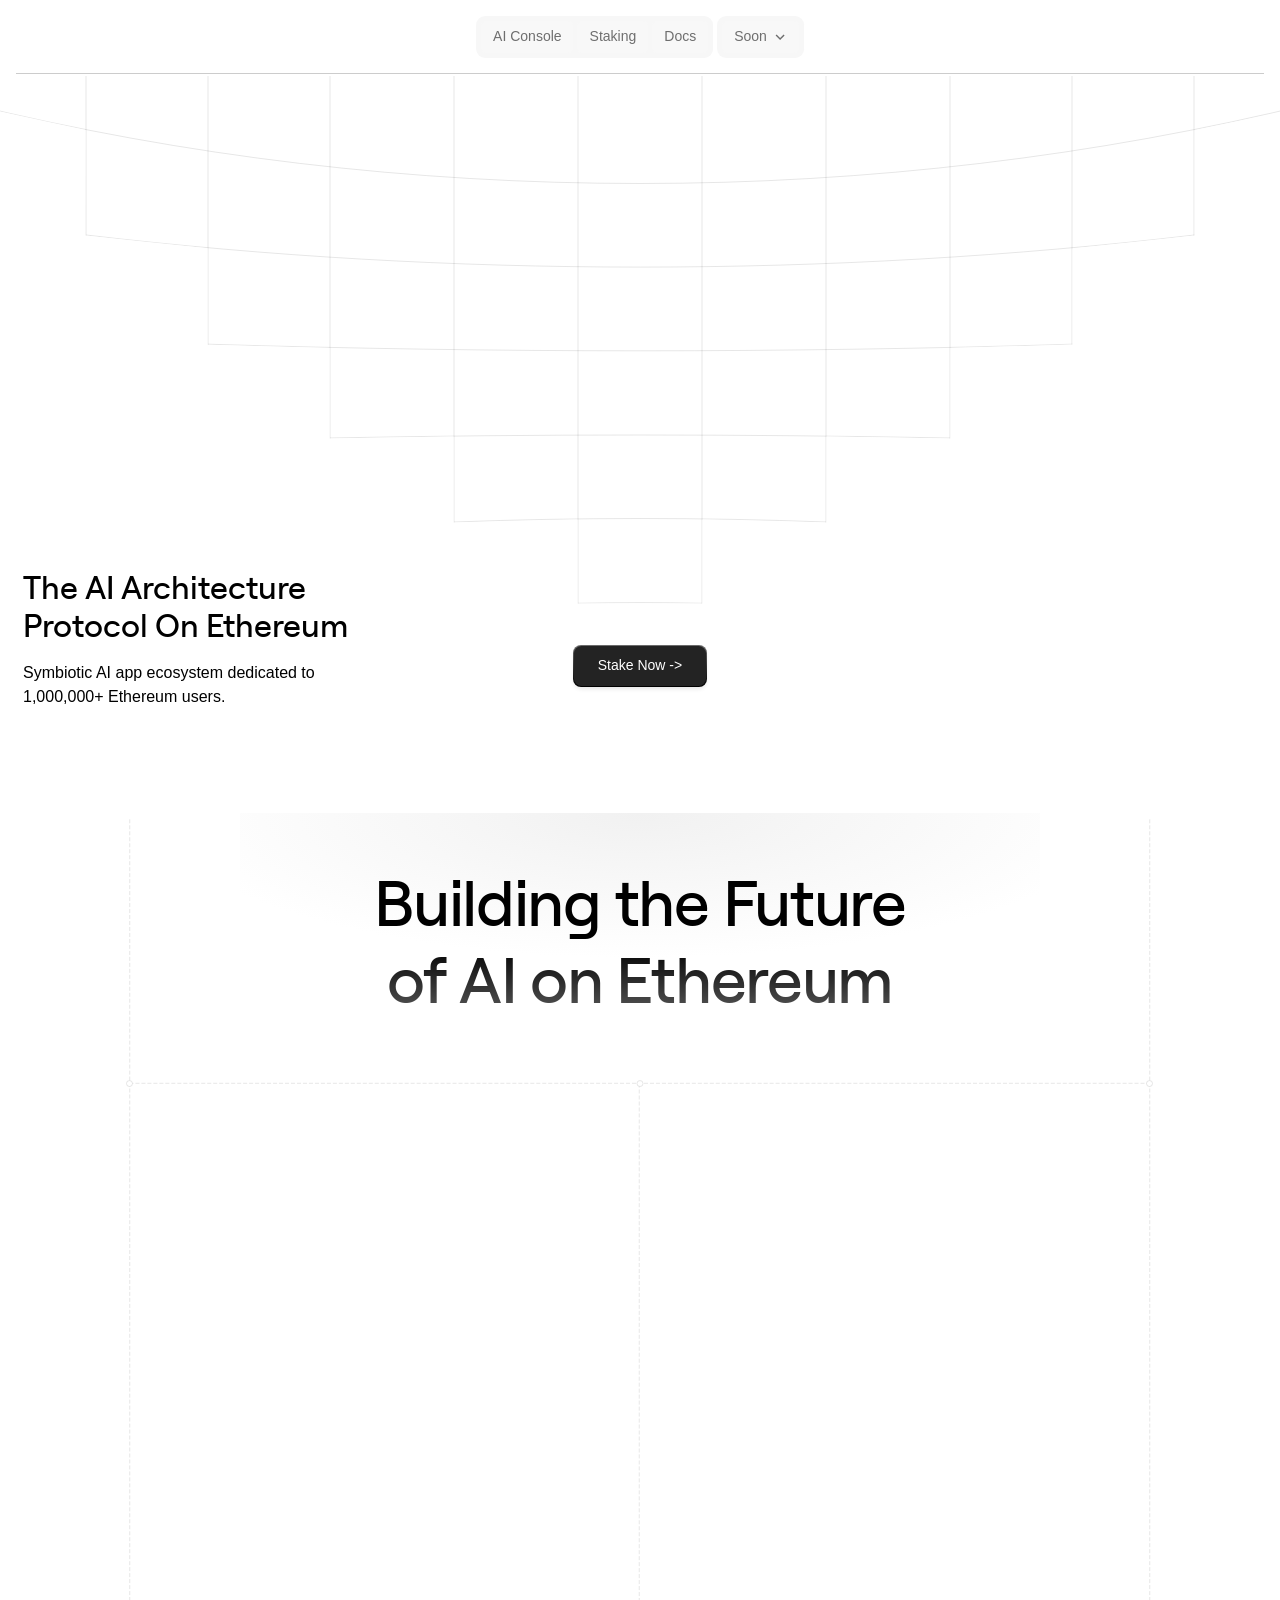
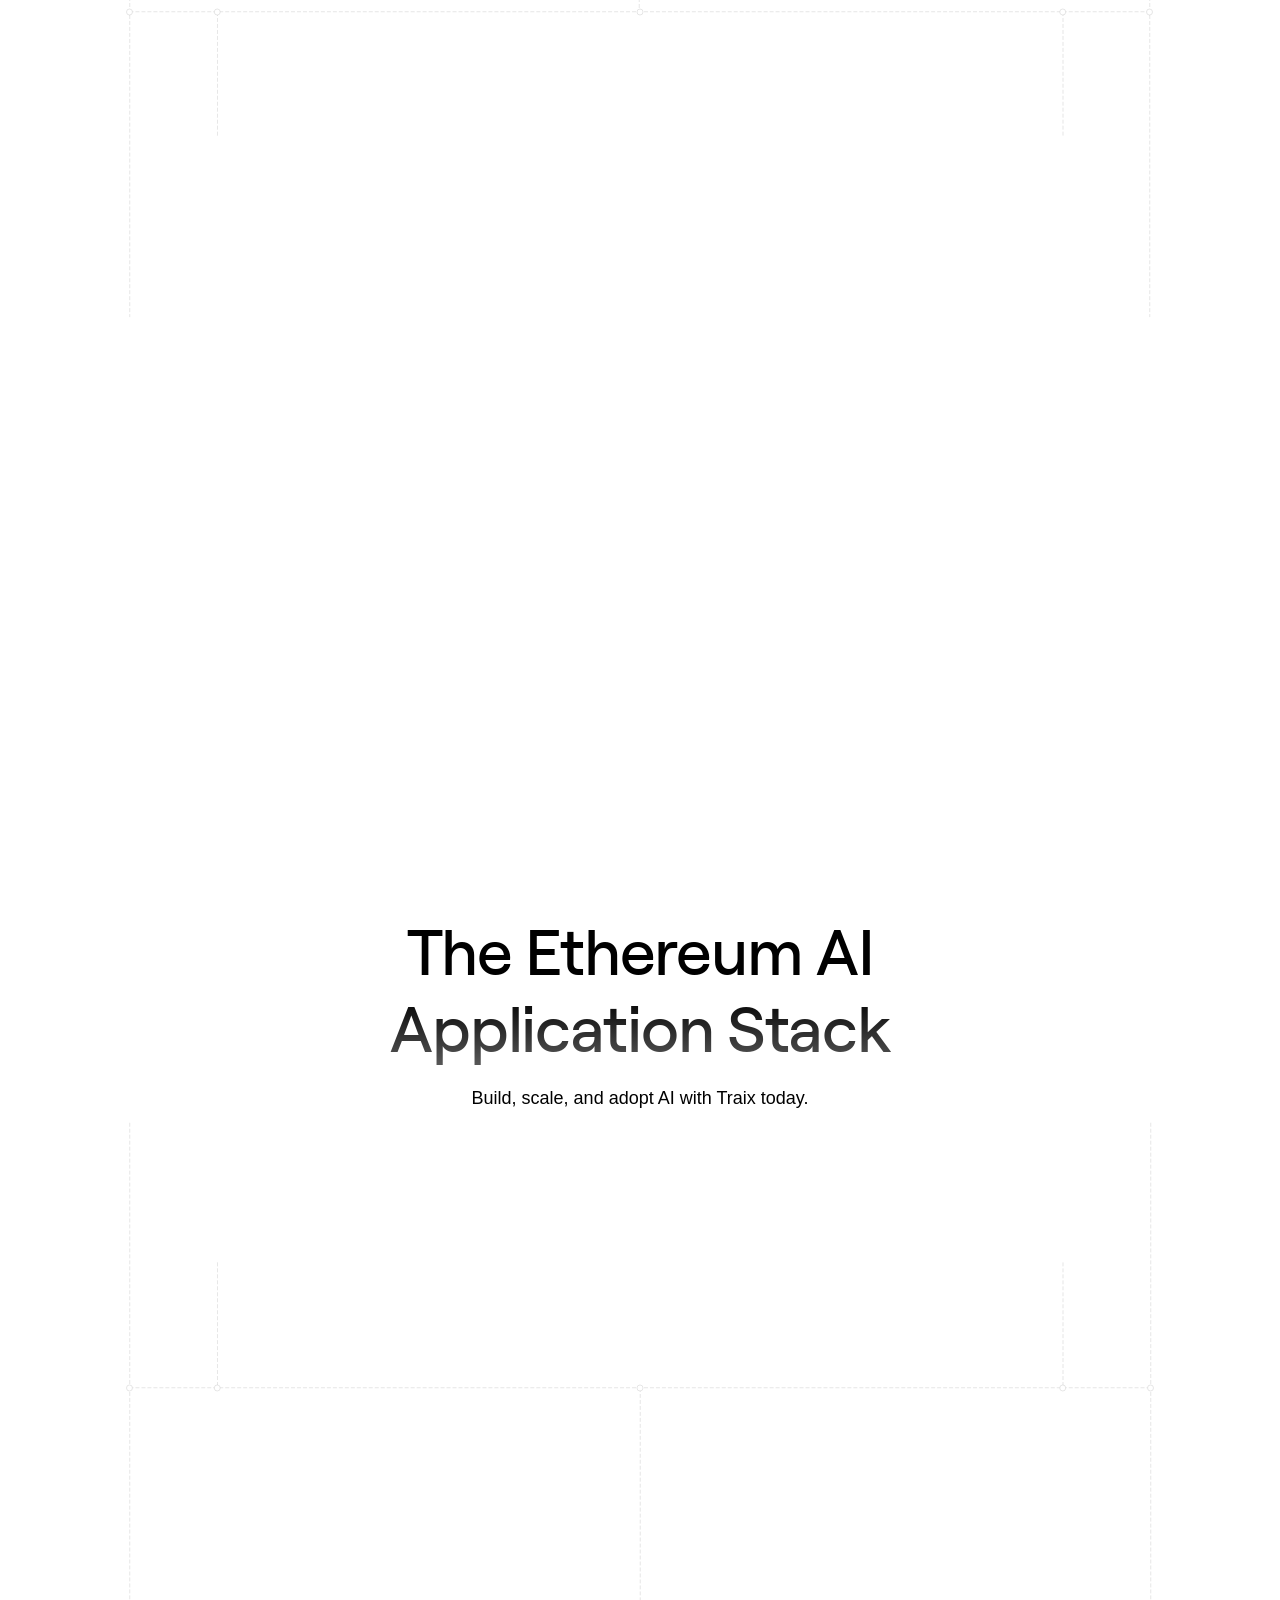
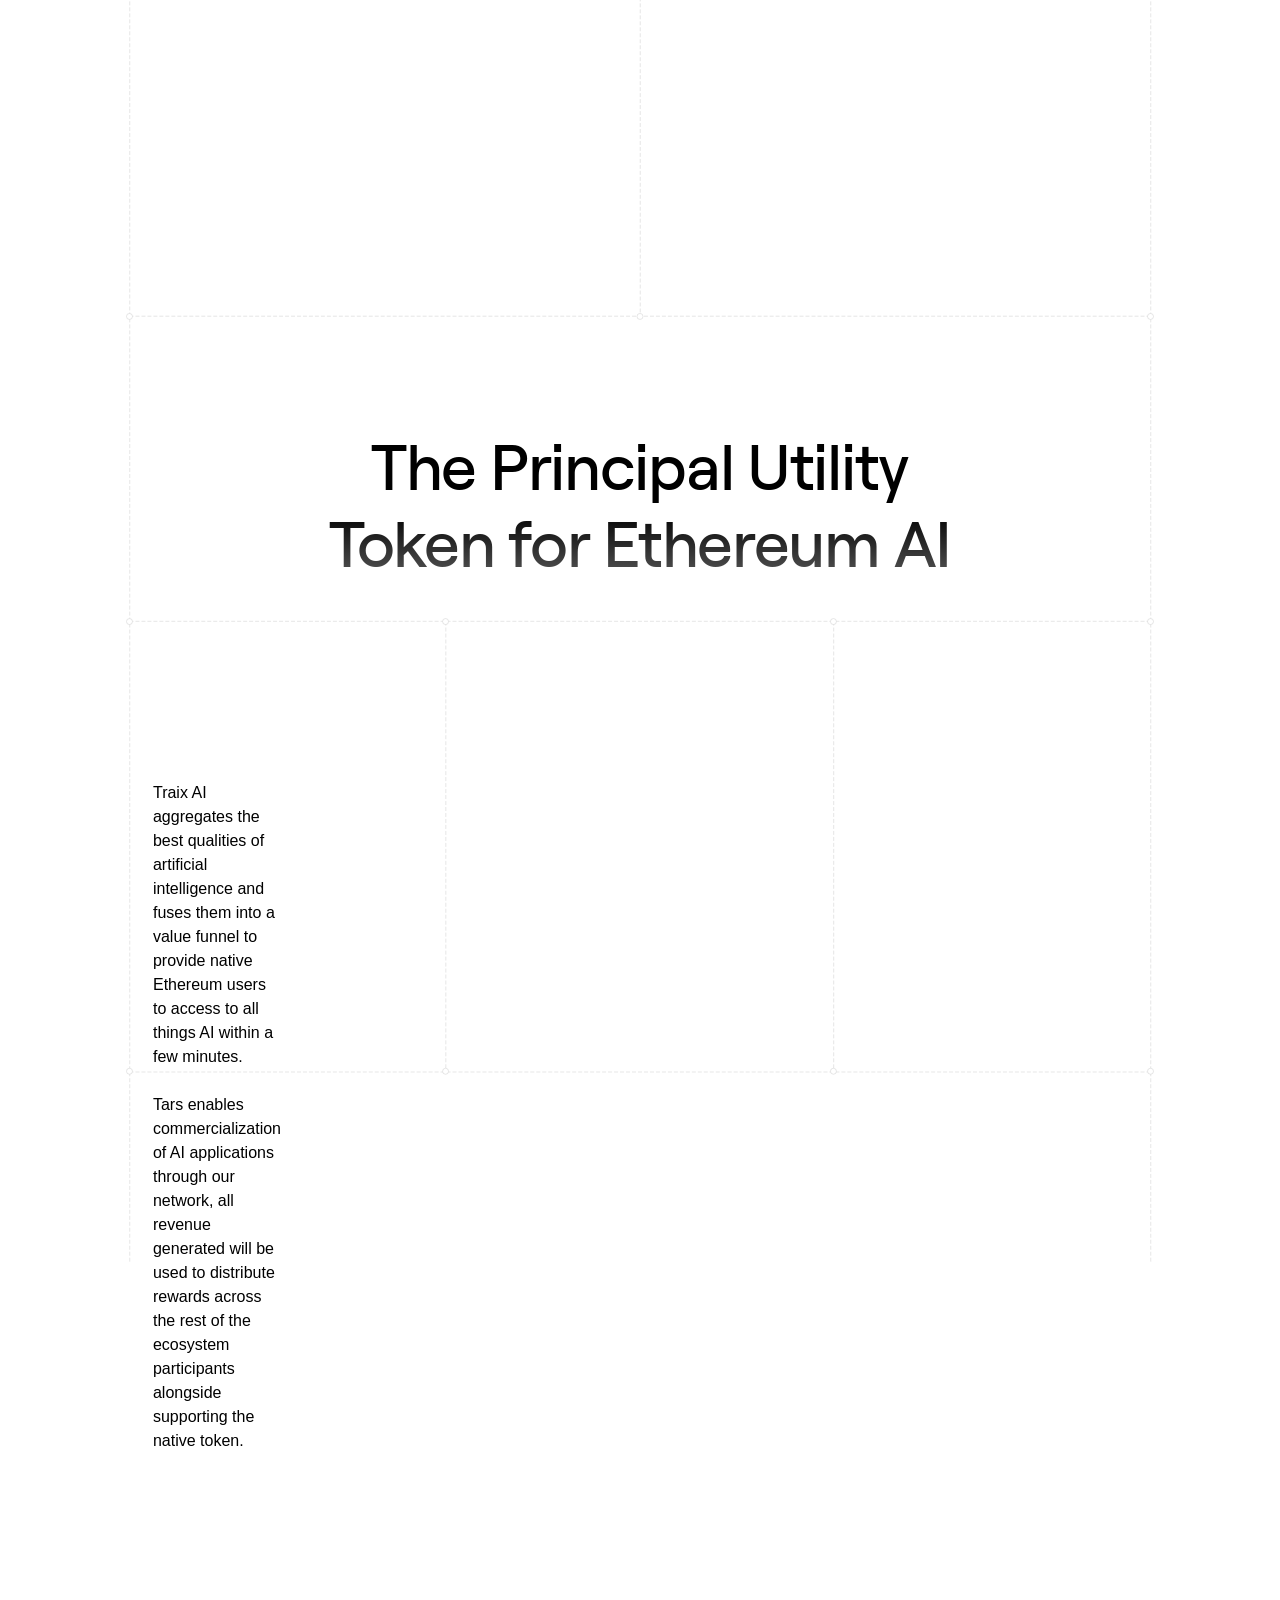
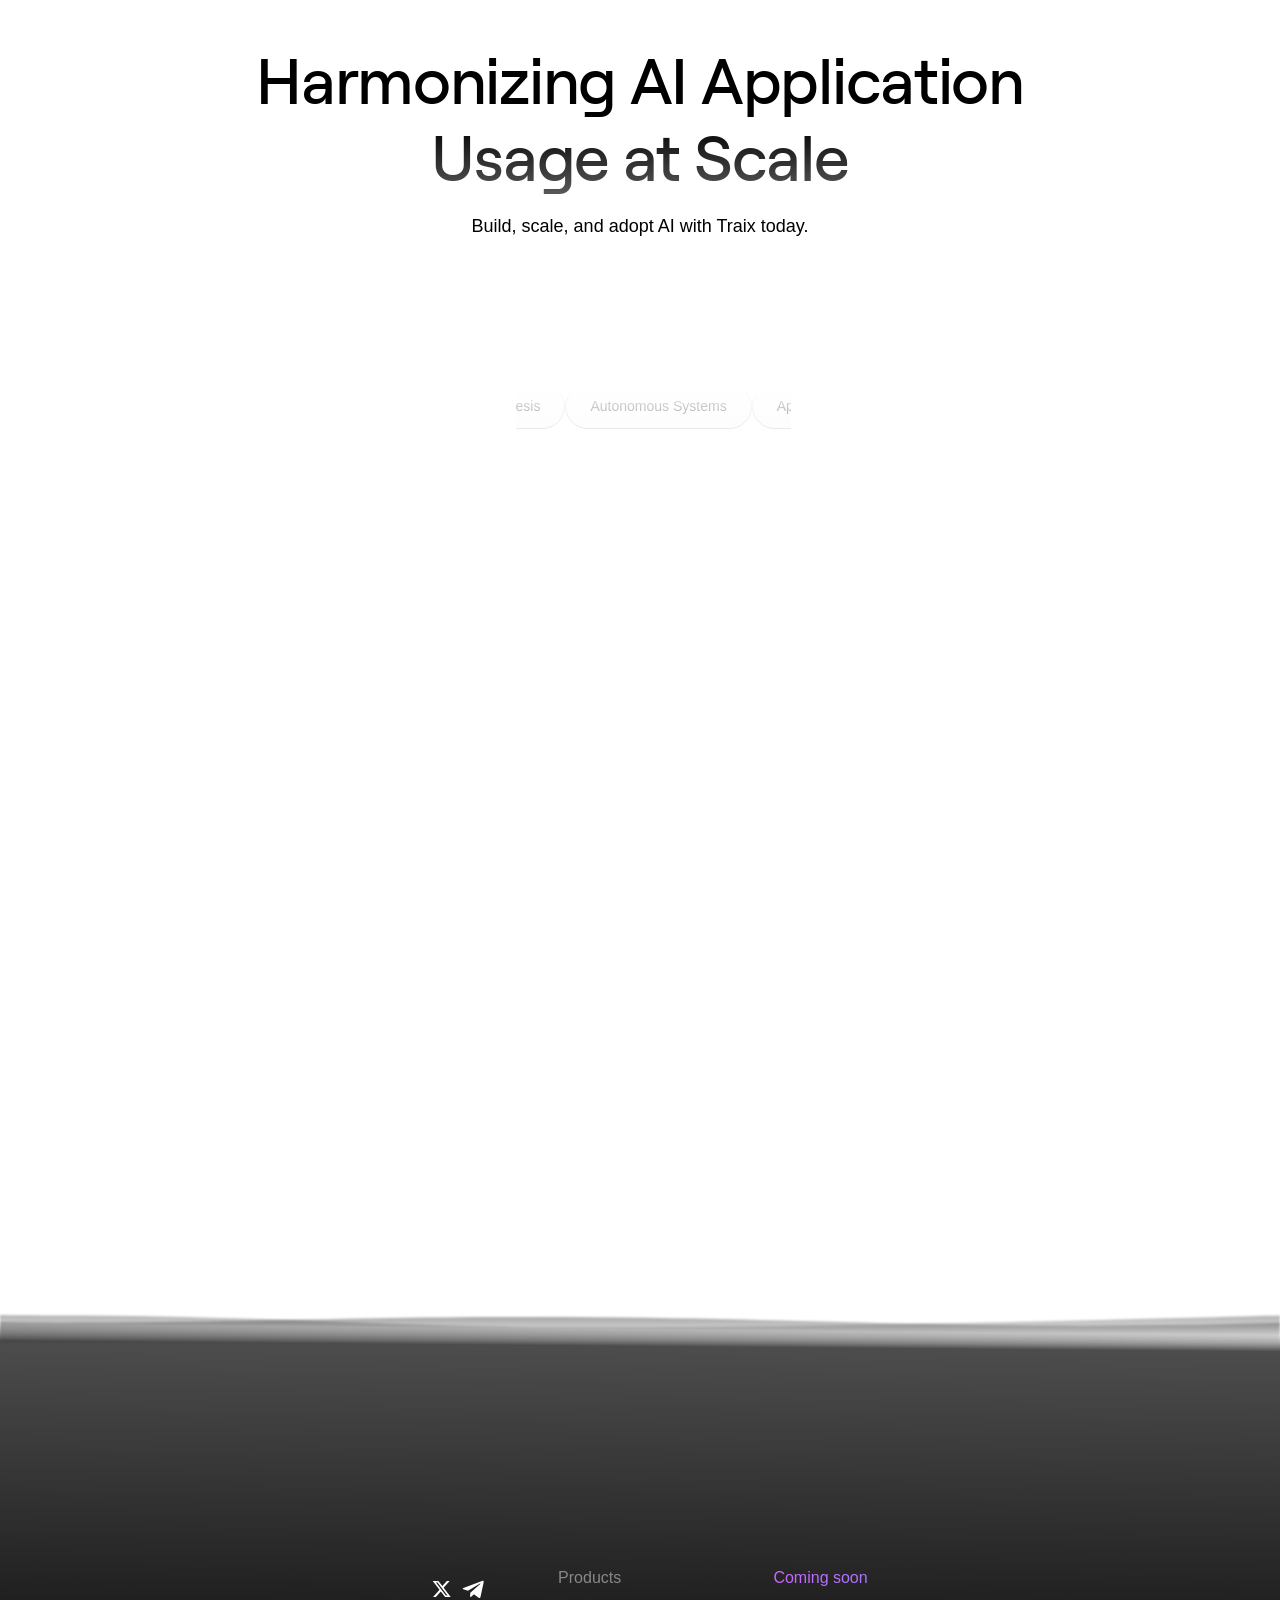
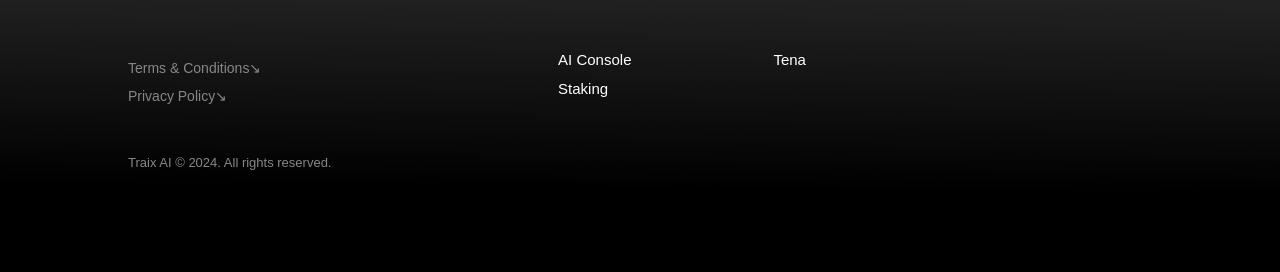
==== commit eb3905ed: "second commit" ====
--- a/index.html
+++ b/index.html
@@ -456,19 +456,12 @@
                         class="tab-wrapper-m group is-reversed header__menu-list-link whitespace-nowrap"
                         ><span class="tab-m">Staking</span></a
                       >
-                    </div>
-                    <div class="header__menu-list-item h-[34px] cursor-pointer">
-                      <a
-                        class="tab-wrapper-m group is-reversed header__menu-list-link whitespace-nowrap"
-                        href="/search"
-                        ><span class="tab-m">TGPT</span></a
-                      >
-                    </div>
+                    </div>      
                     <div class="header__menu-list-item h-[34px] cursor-pointer">
                       <a
                         class="tab-wrapper-m group is-reversed header__menu-list-link whitespace-nowrap"
                         href="/about"
-                        ><span class="tab-m">About</span></a
+                        ><span class="tab-m">Docs</span></a
                       >
                     </div>
                   </div>
